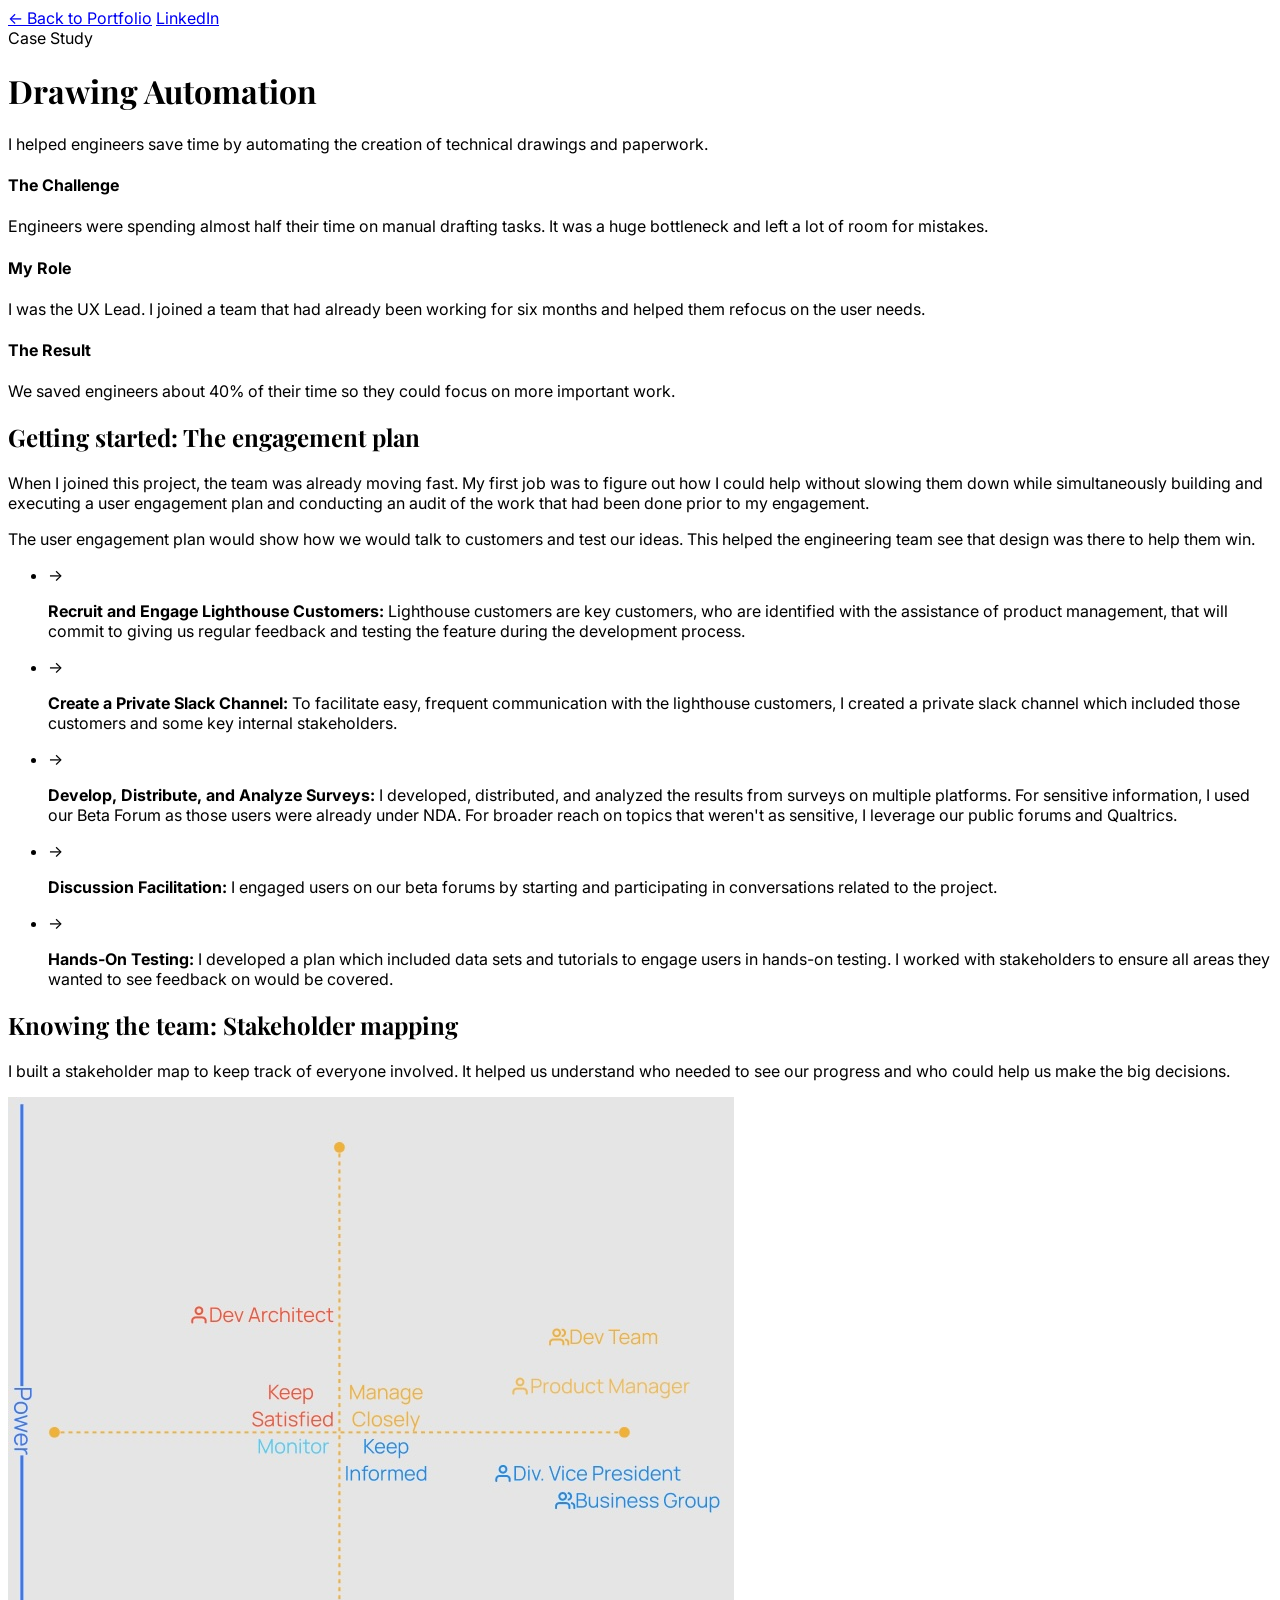
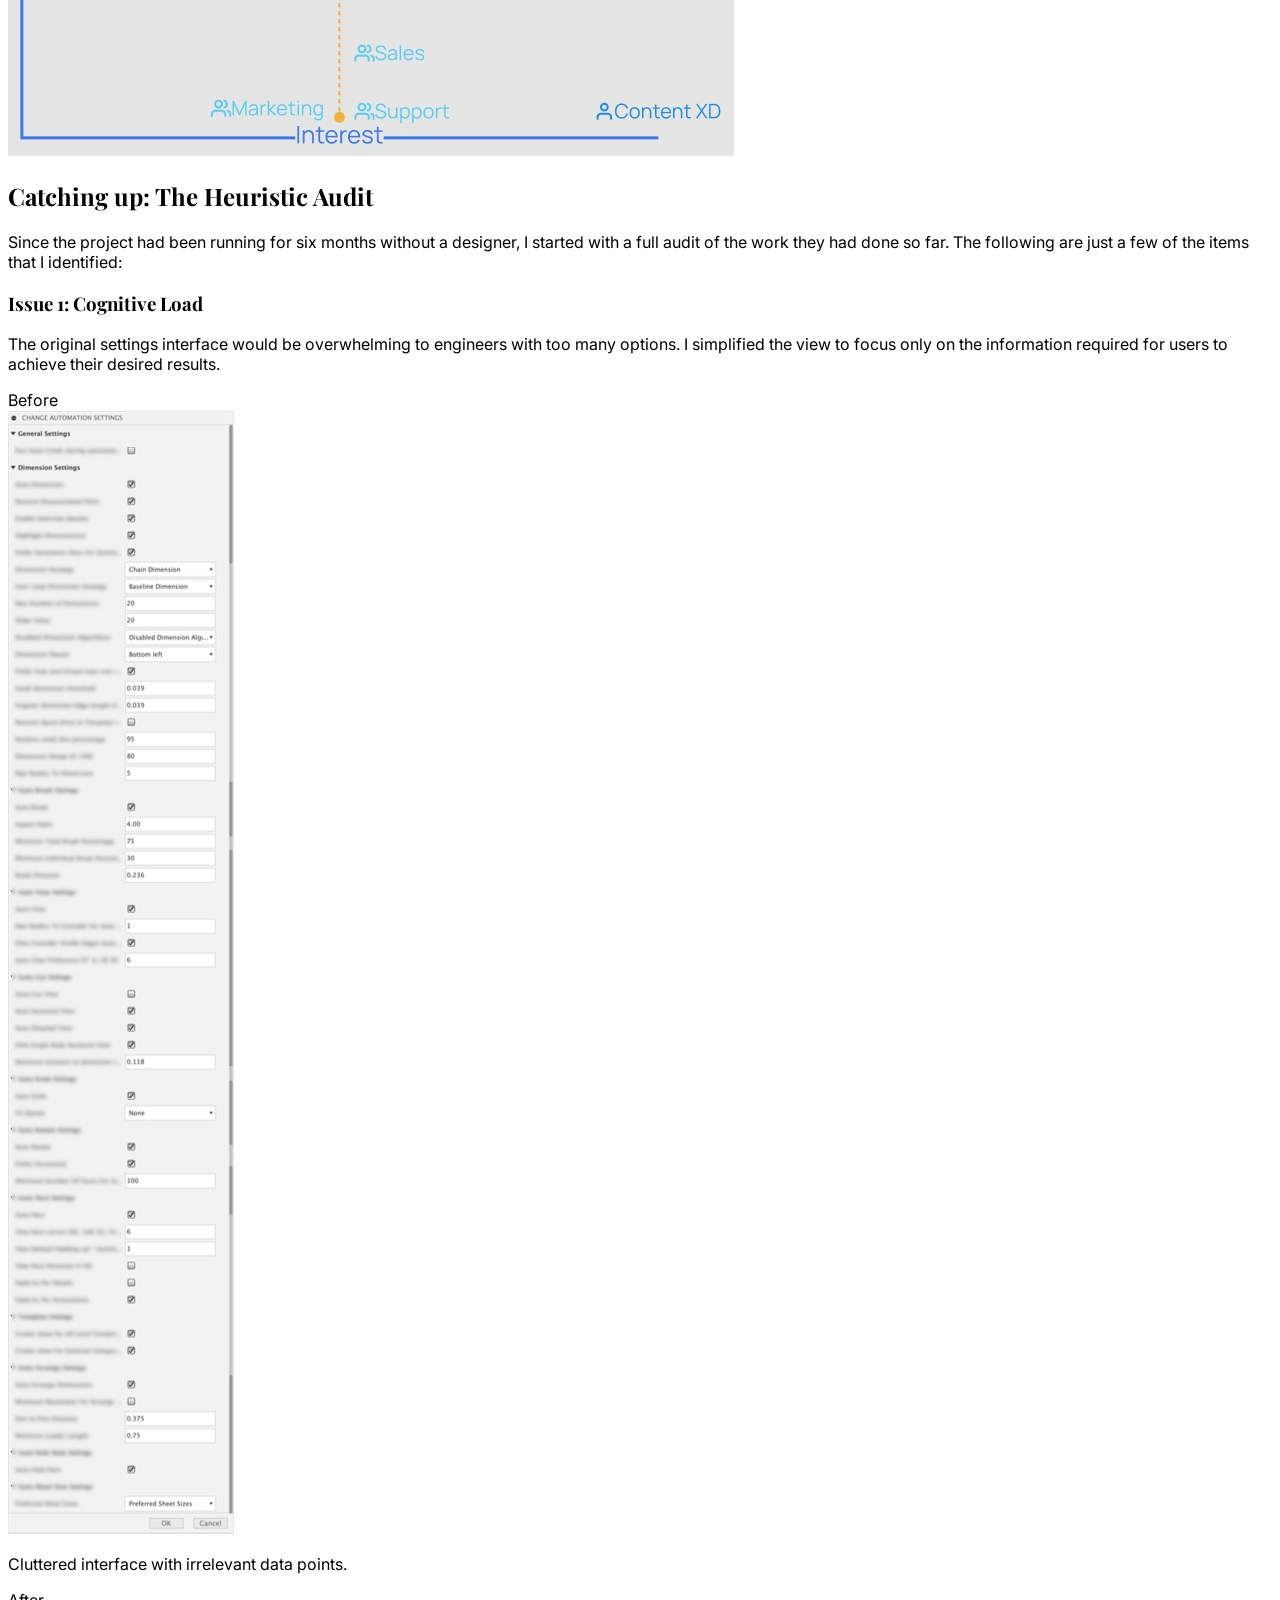
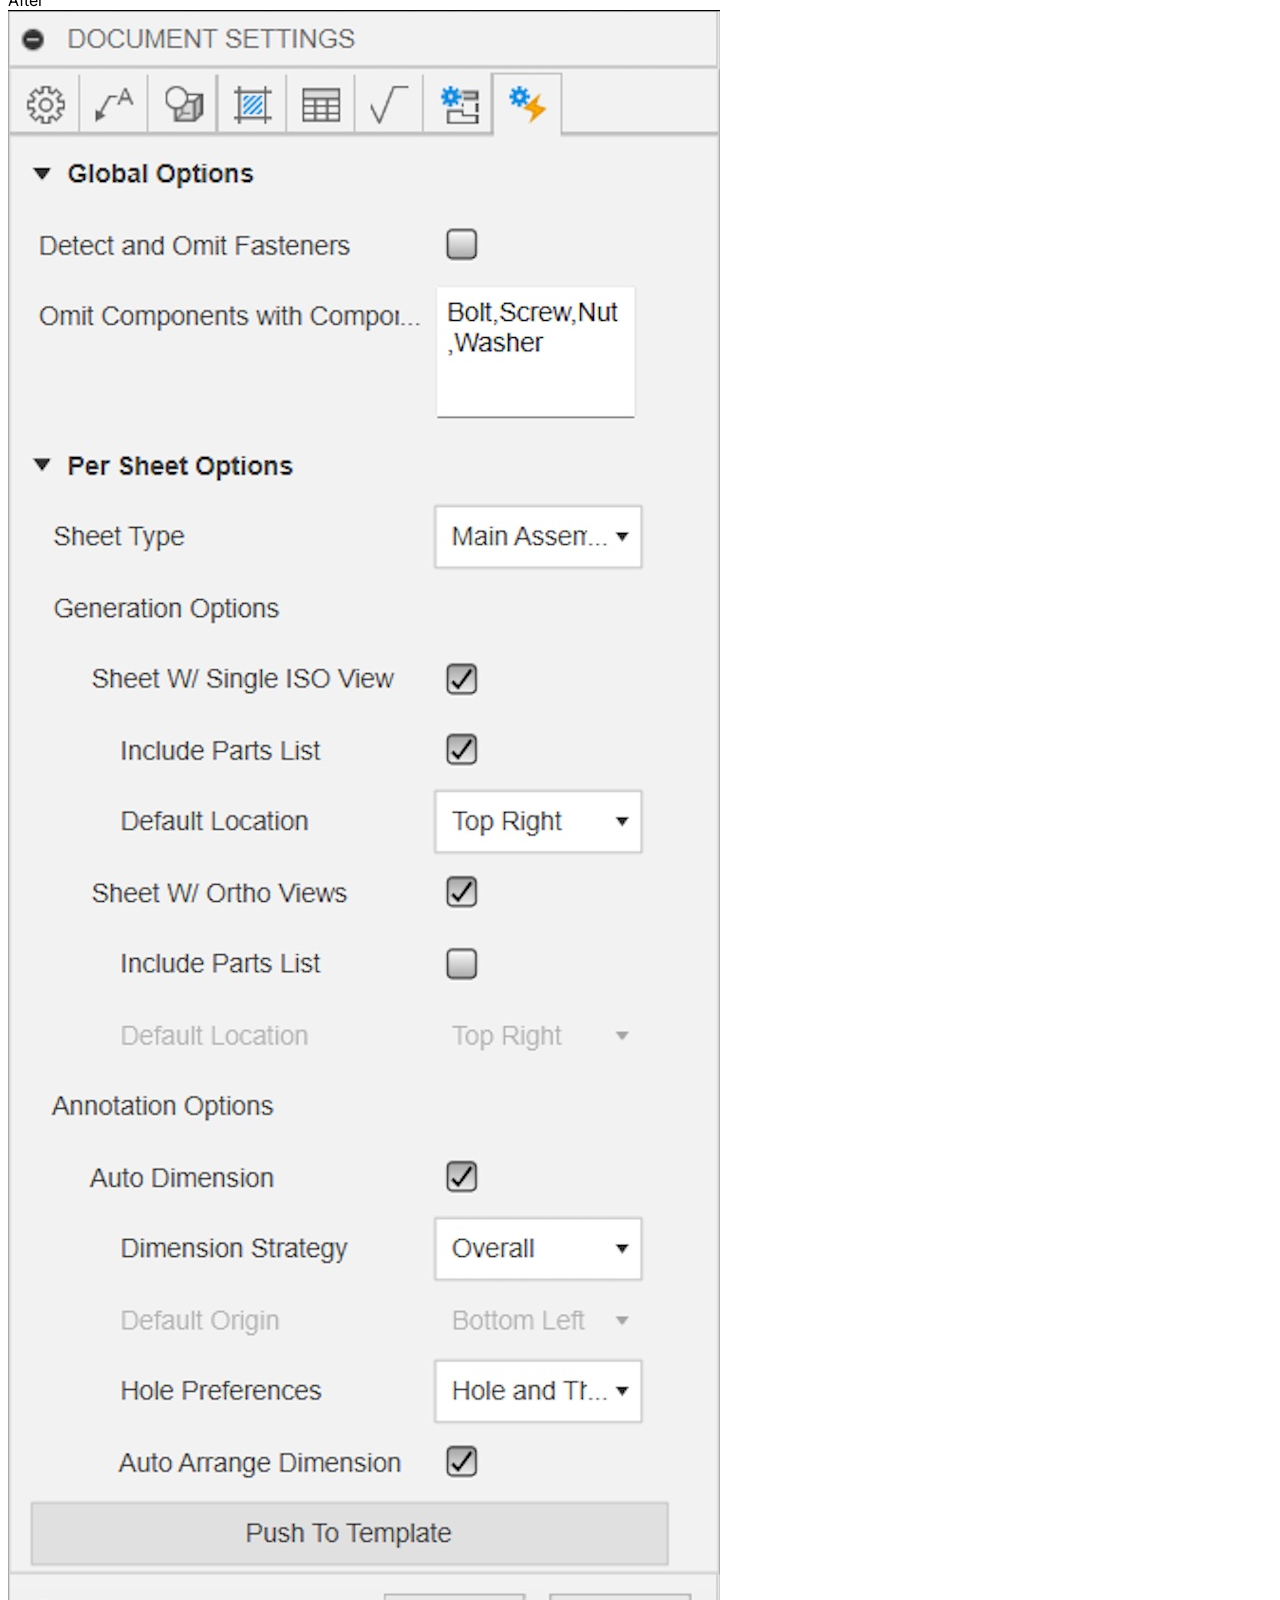
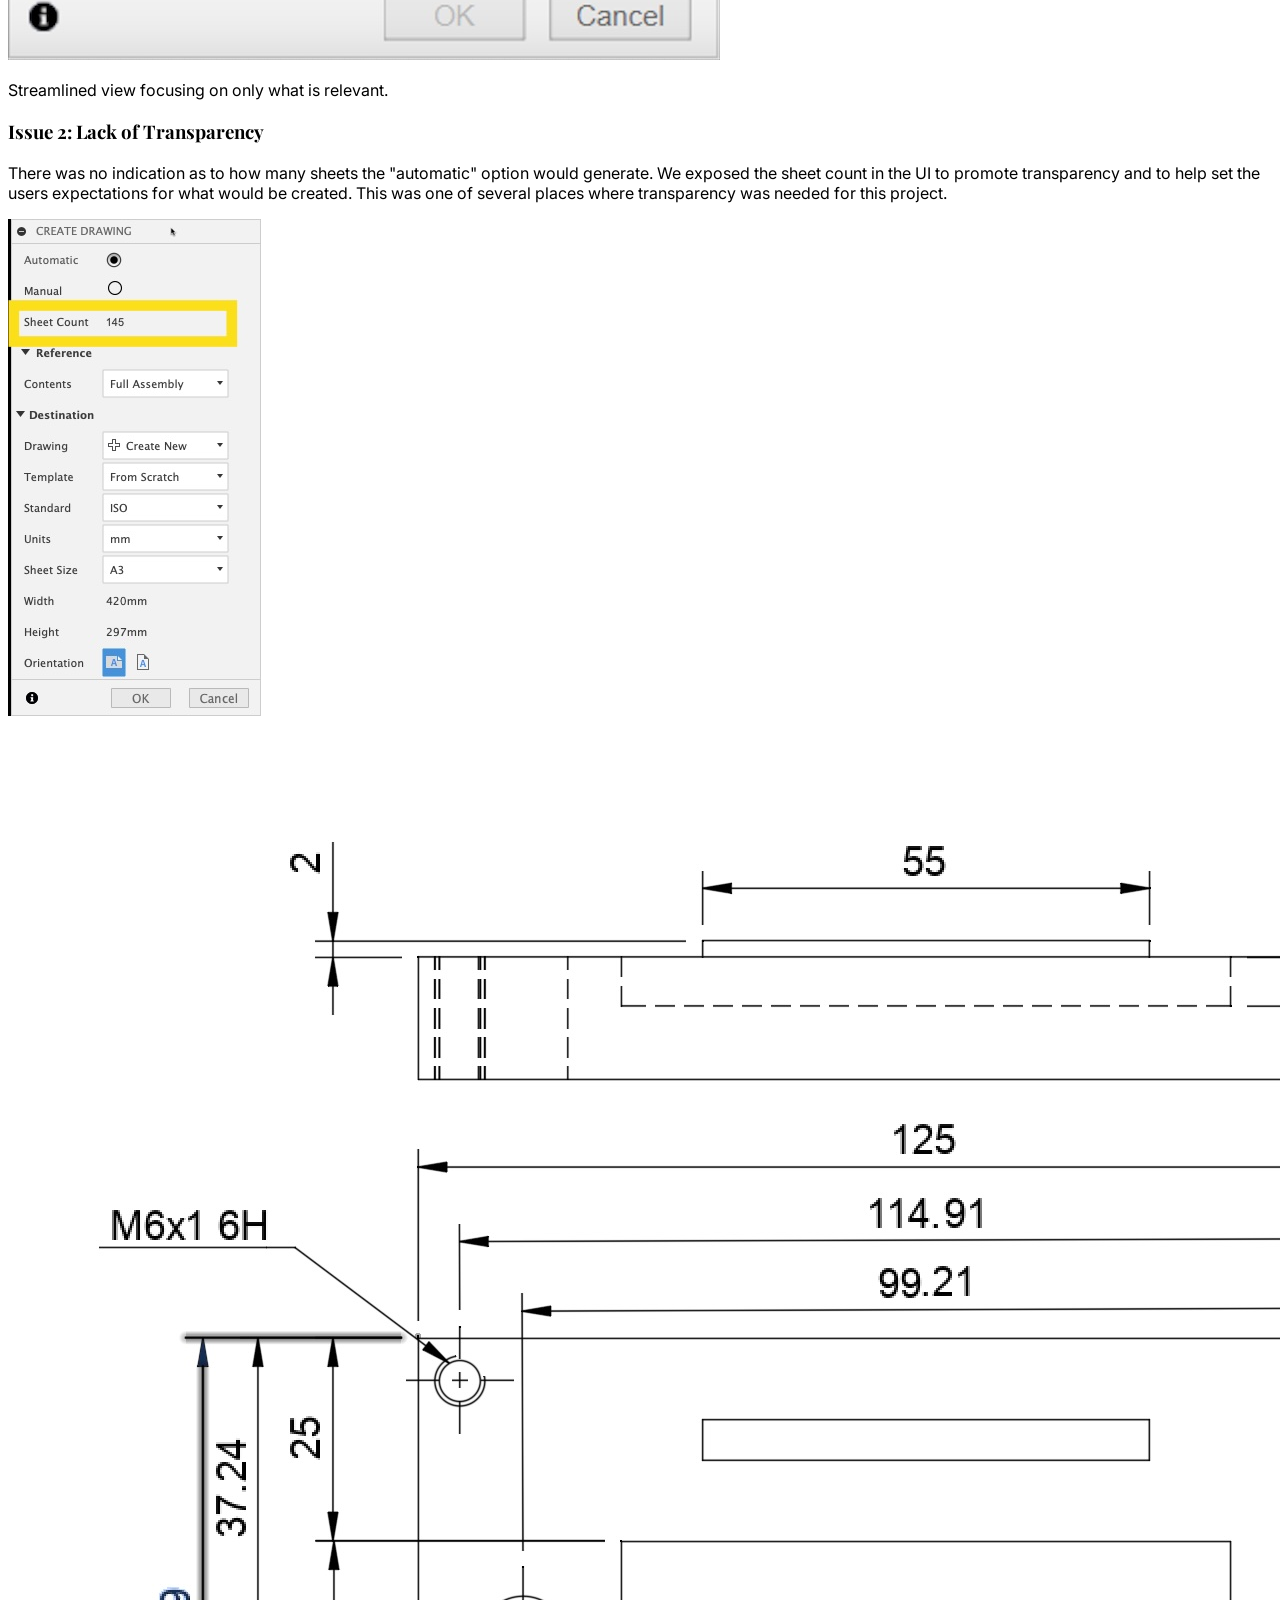
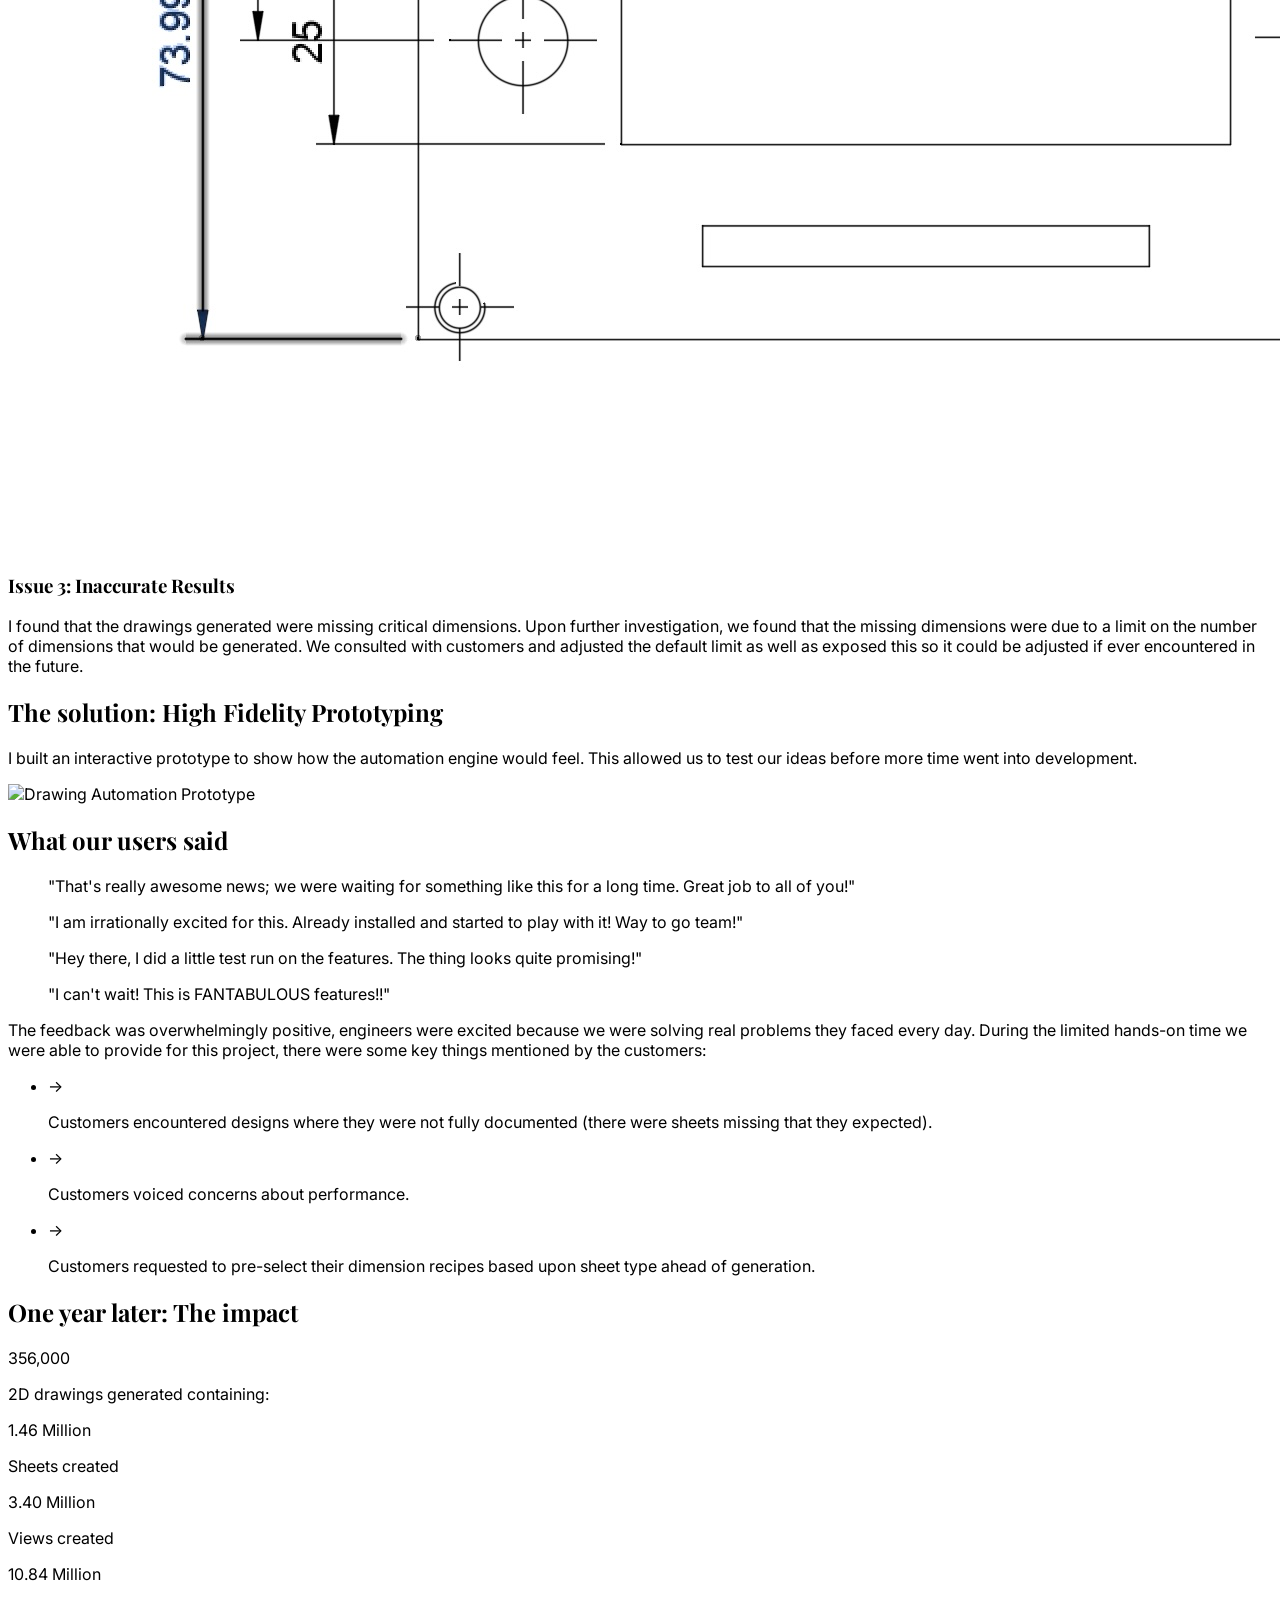
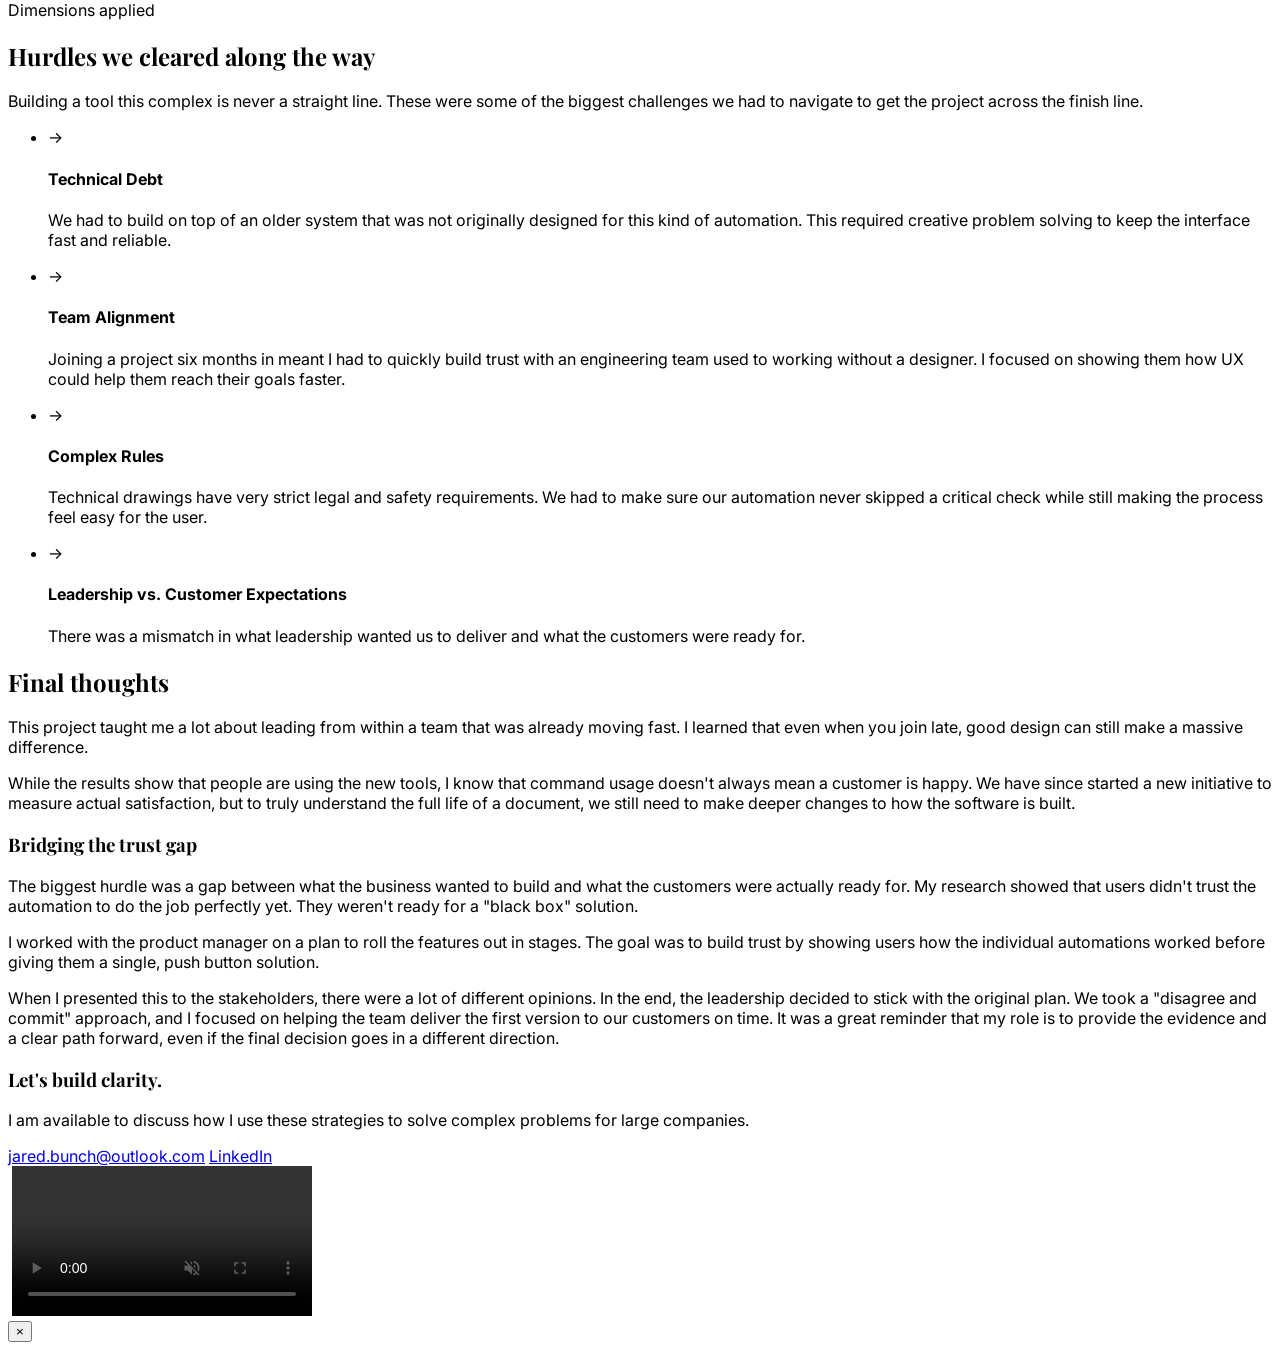
==== Drawing-Automation.html @ 080fb033 "First update" ====
<!DOCTYPE html>
<html lang="en">
<head>
    <meta charset="UTF-8">
    <meta name="viewport" content="width=device-width, initial-scale=1.0">
    <title>Drawing Automation | Jared Bunch</title>
    <script src="https://cdn.tailwindcss.com"></script>
    <link href="https://fonts.googleapis.com/css2?family=Inter:wght@300;400;600;800&family=Playfair+Display:wght@700;900&display=swap" rel="stylesheet">
    <style>
        body { font-family: 'Inter', sans-serif; scroll-behavior: smooth; }
        h1, h2, h3 { font-family: 'Playfair Display', serif; }
        .zoom-cursor { cursor: zoom-in; }
    </style>
</head>
<body class="bg-white text-slate-900 leading-relaxed">

    <nav class="sticky top-0 z-50 bg-white/80 backdrop-blur-md border-b border-slate-100 p-4">
        <div class="max-w-5xl mx-auto flex justify-between">
            <a href="index.html" class="text-xs font-black uppercase tracking-widest text-slate-400 hover:text-black transition">&larr; Back to Portfolio</a>
            <a href="https://www.linkedin.com/in/jaredabunch" target="_blank" class="text-slate-400 hover:text-blue-600 transition">LinkedIn</a>
        </div>
    </nav>

    <header class="max-w-4xl mx-auto px-6 pt-24 pb-16">
        <span class="text-emerald-600 font-black tracking-widest uppercase text-xs">Case Study</span>
        <h1 class="text-5xl md:text-7xl font-black mt-6 mb-8 tracking-tight">Drawing Automation</h1>
        <p class="text-2xl text-slate-500 font-light text-balance">I helped engineers save time by automating the creation of technical drawings and paperwork.</p>
    </header>

    <section class="bg-slate-50 py-20 border-y border-slate-100">
        <div class="max-w-5xl mx-auto px-6 grid grid-cols-1 md:grid-cols-3 gap-12 text-sm">
            <div>
                <h4 class="font-black uppercase text-slate-400 mb-4">The Challenge</h4>
                <p class="text-slate-700 leading-relaxed">Engineers were spending almost half their time on manual drafting tasks. It was a huge bottleneck and left a lot of room for mistakes.</p>
            </div>
            <div>
                <h4 class="font-black uppercase text-slate-400 mb-4">My Role</h4>
                <p class="text-slate-700 leading-relaxed">I was the UX Lead. I joined a team that had already been working for six months and helped them refocus on the user needs.</p>
            </div>
            <div>
                <h4 class="font-black uppercase text-slate-400 mb-4">The Result</h4>
                <p class="text-slate-700 leading-relaxed">We saved engineers about 40% of their time so they could focus on more important work.</p>
            </div>
        </div>
    </section>

    <article class="max-w-4xl mx-auto px-6 py-32 space-y-40">

        <section>
            <h2 class="text-4xl font-bold mb-8 text-balance">Getting started: The engagement plan</h2>
            <div class="space-y-6 text-xl text-slate-600">
                <p>When I joined this project, the team was already moving fast. My first job was to figure out how I could help without slowing them down while simultaneously building and executing a user engagement plan and conducting an audit of the work that had been done prior to my engagement.</p>
                <p>The user engagement plan would show how we would talk to customers and test our ideas. This helped the engineering team see that design was there to help them win.</p>
                <ul class="mt-8 space-y-4">
        <li class="flex gap-3 items-start">
            <span class="text-slate-400">&rarr;</span>
            <p><strong class="text-slate-900">Recruit and Engage Lighthouse Customers:</strong> Lighthouse customers are key customers, who are identified with the assistance of product management, that will commit to giving us regular feedback and testing the feature during the development process.</p>
        </li>
        <li class="flex gap-3 items-start">
            <span class="text-slate-400">&rarr;</span>
            <p><strong class="text-slate-900">Create a Private Slack Channel:</strong> To facilitate easy, frequent communication with the lighthouse customers, I created a private slack channel which included those customers and some key internal stakeholders.</p>
        </li>
        <li class="flex gap-3 items-start">
            <span class="text-slate-400">&rarr;</span>
            <p><strong class="text-slate-900">Develop, Distribute, and Analyze Surveys:</strong> I developed, distributed, and analyzed the results from surveys on multiple platforms.  For sensitive information, I used our Beta Forum as those users were already under NDA.  For broader reach on topics that weren't as sensitive, I leverage our public forums and Qualtrics.</p>
        </li>
        <li class="flex gap-3 items-start">
            <span class="text-slate-400">&rarr;</span>
            <p><strong class="text-slate-900">Discussion Facilitation:</strong> I engaged users on our beta forums by starting and participating in conversations related to the project.</p>
        </li>
                </li>
        <li class="flex gap-3 items-start">
            <span class="text-slate-400">&rarr;</span>
            <p><strong class="text-slate-900">Hands-On Testing:</strong> I developed a plan which included data sets and tutorials to engage users in hands-on testing.  I worked with stakeholders to ensure all areas they wanted to see feedback on would be covered.</p>
        </li>
    </ul>
            </div>
        </section>

        <section>
            <h2 class="text-4xl font-bold mb-8 text-balance">Knowing the team: Stakeholder mapping</h2>
            <p class="text-xl text-slate-600 mb-12">I built a stakeholder map to keep track of everyone involved. It helped us understand who needed to see our progress and who could help us make the big decisions.</p>
            <div class="rounded-3xl bg-transparent aspect-video flex items-center justify-center overflow-hidden group">
                <img src="assets/stakeholder-map.jpg" alt="Stakeholder Map" class="object-contain w-full h-full zoom-cursor transition duration-500 group-hover:scale-105" onclick="openLightbox(this)">
            </div>
        </section>

        <section>
            <h2 class="text-4xl font-bold mb-8 text-balance">Catching up: The Heuristic Audit</h2>
            <p class="text-xl text-slate-600 mb-12">Since the project had been running for six months without a designer, I started with a full audit of the work they had done so far. The following are just a few of the items that I identified:</p>
            
            <div class="space-y-32">
                <div>
                    <h3 class="text-3xl font-bold mb-8 italic text-balance">Issue 1: Cognitive Load</h3>
                    <p class="text-xl text-slate-600 mb-12 max-w-2xl">The original settings interface would be overwhelming to engineers with too many options. I simplified the view to focus only on the information required for users to achieve their desired results.</p>
                    
                    <div class="grid grid-cols-1 md:grid-cols-2 gap-12">
                        <div class="space-y-4">
                            <span class="text-xs font-black uppercase tracking-widest text-red-500 ml-2">Before</span>
                            <div class="rounded-3xl bg-transparent aspect-square overflow-hidden group shadow-lg">
                                <img src="assets/audit-issue-1-before.jpg" alt="Settings UI Before" class="object-contain w-full h-full zoom-cursor transition duration-500 group-hover:scale-105" onclick="openLightbox(this)">
                            </div>
                            <p class="text-sm text-slate-500 italic">Cluttered interface with irrelevant data points.</p>
                        </div>
                        <div class="space-y-4">
                            <span class="text-xs font-black uppercase tracking-widest text-emerald-600 ml-2">After</span>
                            <div class="rounded-3xl bg-transparent aspect-square overflow-hidden group shadow-lg">
                                <img src="assets/audit-issue-1-after.jpg" alt="Settings UI After" class="object-contain w-full h-full zoom-cursor transition duration-500 group-hover:scale-105" onclick="openLightbox(this)">
                            </div>
                            <p class="text-sm text-slate-500 italic">Streamlined view focusing on only what is relevant.</p>
                        </div>
                    </div>
                </div>

                <div class="grid grid-cols-1 md:grid-cols-2 gap-12 items-center border-t border-slate-100 pt-20">
                    <div class="order-2 md:order-1">
                        <h3 class="text-2xl font-bold mb-4 italic">Issue 2: Lack of Transparency</h3>
                        <p class="text-slate-600">There was no indication as to how many sheets the "automatic" option would generate.  We exposed the sheet count in the UI to promote transparency and to help set the users expectations for what would be created. This was one of several places where transparency was needed for this project.</p>
                    </div>
                    <div class="rounded-3xl bg-transparent aspect-square overflow-hidden order-1 md:order-2 group">
                        <img src="assets/audit-issue-2.jpg" alt="Adding Transparency" class="object-contain w-full h-full zoom-cursor" onclick="openLightbox(this)">
                    </div>
                </div>

                <div class="grid grid-cols-1 md:grid-cols-2 gap-12 items-center border-t border-slate-100 pt-20">
                    <div class="rounded-3xl bg-transparent aspect-square overflow-hidden group">
                        <img src="assets/audit-issue-3.jpg" alt="Missing Dimensions" class="object-contain w-full h-full zoom-cursor" onclick="openLightbox(this)">
                    </div>
                    <div>
                        <h3 class="text-2xl font-bold mb-4 italic">Issue 3: Inaccurate Results</h3>
                        <p class="text-slate-600">I found that the drawings generated were missing critical dimensions. Upon further investigation, we found that the missing dimensions were due to a limit on the number of dimensions that would be generated.  We consulted with customers and adjusted the default limit as well as exposed this so it could be adjusted if ever encountered in the future. </p>
                    </div>
                </div>
            </div>
        </section>

        <section>
            <h2 class="text-4xl font-bold mb-8 text-balance">The solution: High Fidelity Prototyping</h2>
            <p class="text-xl text-slate-600 mb-12">I built an interactive prototype to show how the automation engine would feel. This allowed us to test our ideas before more time went into development.</p>
            <div class="rounded-[2.5rem] bg-slate-900 aspect-video flex items-center justify-center overflow-hidden group shadow-2xl">
                <img src="assets/drawing-automation-prototype.gif" alt="Drawing Automation Prototype" class="object-contain w-full h-full zoom-cursor transition duration-500 group-hover:scale-105" onclick="openLightbox(this)">
            </div>
        </section>

        <section class="bg-slate-50 p-12 md:p-20 rounded-[3rem]">
            <h2 class="text-4xl font-bold mb-12 text-slate-800">What our users said</h2>
            <div class="grid grid-cols-1 md:grid-cols-2 gap-12">
                <div class="space-y-8">
                    <blockquote class="text-2xl font-light italic text-slate-600 border-l-4 border-emerald-500 pl-8">
                        "That's really awesome news; we were waiting for something like this for a long time. Great job to all of you!"
                    </blockquote>
                    <blockquote class="text-2xl font-light italic text-slate-600 border-l-4 border-emerald-500 pl-8">
                        "I am irrationally excited for this. Already installed and started to play with it! Way to go team!"
                    </blockquote>
                                        <blockquote class="text-2xl font-light italic text-slate-600 border-l-4 border-emerald-500 pl-8">
                        "Hey there, I did a little test run on the features. The thing looks quite promising!"
                    </blockquote>
                                        <blockquote class="text-2xl font-light italic text-slate-600 border-l-4 border-emerald-500 pl-8">
                        "I can't wait! This is FANTABULOUS features!!"
                    </blockquote>
                </div>
                <div class="text-lg text-slate-500 space-y-6">
                    <p>The feedback was overwhelmingly positive, engineers were excited because we were solving real problems they faced every day. During the limited hands-on time we were able to provide for this project, there were some key things mentioned by the customers:</p>
                        <ul class="space-y-8 max-w-2xl">
        <li class="flex gap-4 items-start">
            <span class="text-emerald-500 text-2xl font-bold">&rarr;</span>
            <div>
                <p class="text-slate-600">Customers encountered designs where they were not fully documented (there were sheets missing that they expected).</p>
            </div>
        </li>
        <li class="flex gap-4 items-start">
            <span class="text-emerald-500 text-2xl font-bold">&rarr;</span>
            <div>
                <p class="text-slate-600">Customers voiced concerns about performance.</p>
            </div>
        </li>
        <li class="flex gap-4 items-start">
            <span class="text-emerald-500 text-2xl font-bold">&rarr;</span>
            <div>
                <p class="text-slate-600">Customers requested to pre-select their dimension recipes based upon sheet type ahead of generation.</p>
            </div>
        </li>
    </ul>
                </div>
            </div>
        </section>

        <section>
            <h2 class="text-4xl font-bold mb-12">One year later: The impact</h2>
            <div class="grid grid-cols-1 md:grid-cols-1 gap-8 text-center">
                <div class="bg-black text-white p-12 rounded-[2rem] shadow-2xl">
                    <span class="text-6xl font-black italic text-emerald-400">356,000</span>
                    <p class="mt-4 uppercase tracking-[0.2em] font-bold text-xs opacity-70">2D drawings generated containing:</p>
                </div>
            </div>
        </section>
                <section>
            <div class="grid grid-cols-1 md:grid-cols-3 gap-8 text-center">
                <div class="bg-slate-50 p-12 rounded-[2rem]">
                    <span class="text-6xl font-black italic text-slate-900">1.46 Million</span>
                    <p class="mt-4 uppercase tracking-[0.2em] font-bold text-xs text-slate-500">Sheets created</p>
                </div>
                                <div class="bg-slate-50 p-12 rounded-[2rem]">
                    <span class="text-6xl font-black italic text-slate-900">3.40 Million</span>
                    <p class="mt-4 uppercase tracking-[0.2em] font-bold text-xs text-slate-500">Views created</p>
                </div>
                                <div class="bg-slate-50 p-12 rounded-[2rem]">
                    <span class="text-6xl font-black italic text-slate-900">10.84 Million</span>
                    <p class="mt-4 uppercase tracking-[0.2em] font-bold text-xs text-slate-500">Dimensions applied</p>
                </div>
            </div>
        </section>
<section class="mt-40">
    <h2 class="text-4xl font-bold mb-8 italic text-balance text-slate-800">Hurdles we cleared along the way</h2>
    <p class="text-xl text-slate-600 mb-12">Building a tool this complex is never a straight line. These were some of the biggest challenges we had to navigate to get the project across the finish line.</p>
    
    <ul class="space-y-8 max-w-2xl">
        <li class="flex gap-4 items-start">
            <span class="text-emerald-500 text-2xl font-bold">&rarr;</span>
            <div>
                <h4 class="font-bold text-lg text-slate-900">Technical Debt</h4>
                <p class="text-slate-600">We had to build on top of an older system that was not originally designed for this kind of automation. This required creative problem solving to keep the interface fast and reliable.</p>
            </div>
        </li>
        <li class="flex gap-4 items-start">
            <span class="text-emerald-500 text-2xl font-bold">&rarr;</span>
            <div>
                <h4 class="font-bold text-lg text-slate-900">Team Alignment</h4>
                <p class="text-slate-600">Joining a project six months in meant I had to quickly build trust with an engineering team used to working without a designer. I focused on showing them how UX could help them reach their goals faster.</p>
            </div>
        </li>
        <li class="flex gap-4 items-start">
            <span class="text-emerald-500 text-2xl font-bold">&rarr;</span>
            <div>
                <h4 class="font-bold text-lg text-slate-900">Complex Rules</h4>
                <p class="text-slate-600">Technical drawings have very strict legal and safety requirements. We had to make sure our automation never skipped a critical check while still making the process feel easy for the user.</p>
            </div>
        </li>
                <li class="flex gap-4 items-start">
            <span class="text-emerald-500 text-2xl font-bold">&rarr;</span>
            <div>
                <h4 class="font-bold text-lg text-slate-900">Leadership vs. Customer Expectations</h4>
                <p class="text-slate-600">There was a mismatch in what leadership wanted us to deliver and what the customers were ready for.</p>
            </div>
        </li>
    </ul>
</section>
        <section class="mt-40">
    <h2 class="text-4xl font-bold mb-8 italic text-slate-800">Final thoughts</h2>
    <div class="text-xl text-slate-600 space-y-8 max-w-2xl">
        <p>This project taught me a lot about leading from within a team that was already moving fast. I learned that even when you join late, good design can still make a massive difference.</p>
        
        <p>While the results show that people are using the new tools, I know that command usage doesn't always mean a customer is happy. We have since started a new initiative to measure actual satisfaction, but to truly understand the full life of a document, we still need to make deeper changes to how the software is built.</p>

        <h3 class="text-2xl font-bold text-slate-900 mt-12 mb-4">Bridging the trust gap</h3>
        <p>The biggest hurdle was a gap between what the business wanted to build and what the customers were actually ready for. My research showed that users didn't trust the automation to do the job perfectly yet. They weren't ready for a "black box" solution.</p>
        
        <p>I worked with the product manager on a plan to roll the features out in stages. The goal was to build trust by showing users how the individual automations worked before giving them a single, push button solution.</p>

        <p>When I presented this to the stakeholders, there were a lot of different opinions. In the end, the leadership decided to stick with the original plan. We took a "disagree and commit" approach, and I focused on helping the team deliver the first version to our customers on time. It was a great reminder that my role is to provide the evidence and a clear path forward, even if the final decision goes in a different direction.</p>
    </div>
</section>
    </article>

    <footer class="bg-slate-900 text-white py-32 text-center">
        <h3 class="text-4xl font-bold mb-8 italic">Let's build clarity.</h3>
        <p class="text-slate-400 mb-12 max-w-lg mx-auto">I am available to discuss how I use these strategies to solve complex problems for large companies.</p>
        <div class="flex flex-col md:flex-row justify-center items-center gap-12">
            <a href="mailto:jared.bunch@outlook.com" class="text-2xl font-black border-b-4 border-slate-700 hover:border-emerald-500 transition pb-2">jared.bunch@outlook.com</a>
            <a href="https://www.linkedin.com/in/jaredabunch" target="_blank" class="text-2xl font-black border-b-4 border-slate-700 hover:border-emerald-500 transition pb-2">LinkedIn</a>
        </div>
    </footer>

<div id="lightboxModal" class="fixed inset-0 z-[100] hidden bg-slate-900/95 backdrop-blur-md flex items-center justify-center p-4 md:p-12 cursor-pointer" onclick="closeLightbox()">
        <div class="relative max-w-6xl w-full h-full flex flex-col items-center justify-center">
            
            <img id="lightboxImage" src="" alt="" class="hidden max-w-full max-h-[80vh] object-contain shadow-2xl rounded-lg">
            
            <video id="lightboxVideo" controls autoplay loop muted class="hidden max-w-full max-h-[80vh] object-contain shadow-2xl rounded-lg">
                <source src="" type="video/mp4">
            </video>

            <div id="lightboxCaption" class="mt-6 text-white text-lg font-medium text-center max-w-2xl bg-slate-800/50 px-6 py-2 rounded-full backdrop-blur-sm">
                </div>

            <button class="absolute top-0 right-0 text-white text-5xl font-light hover:text-slate-300 transition p-4">&times;</button>
        </div>
    </div>

   <script>
        function openLightbox(element) {
            const modal = document.getElementById('lightboxModal');
            const lbImg = document.getElementById('lightboxImage');
            const lbVideo = document.getElementById('lightboxVideo');
            const lbCaption = document.getElementById('lightboxCaption');
            
            // Reset state
            lbImg.classList.add('hidden');
            lbVideo.classList.add('hidden');
            lbVideo.pause();
            lbVideo.src = "";
            lbCaption.innerText = "";

            if (element.tagName === 'IMG') {
                lbImg.src = element.src;
                lbImg.classList.remove('hidden');
                // Pulls caption from the img alt text
                lbCaption.innerText = element.alt || "Design Artifact";
            } else if (element.tagName === 'VIDEO') {
                const videoSource = element.querySelector('source').src;
                lbVideo.src = videoSource;
                lbVideo.classList.remove('hidden');
                lbVideo.load();
                lbVideo.play();
                // Pulls caption from the video's alt attribute
                lbCaption.innerText = element.getAttribute('alt') || "Interaction Study";
            }
            
            modal.classList.remove('hidden');
            document.body.style.overflow = 'hidden'; 
        }

        function closeLightbox() {
            const modal = document.getElementById('lightboxModal');
            const lbVideo = document.getElementById('lightboxVideo');
            modal.classList.add('hidden');
            lbVideo.pause();
            lbVideo.src = ""; 
            document.body.style.overflow = 'auto';
        }

        // Close on 'Esc' key
        document.addEventListener('keydown', (e) => {
            if (e.key === 'Escape') closeLightbox();
        });
    </script>
</body>
</html>
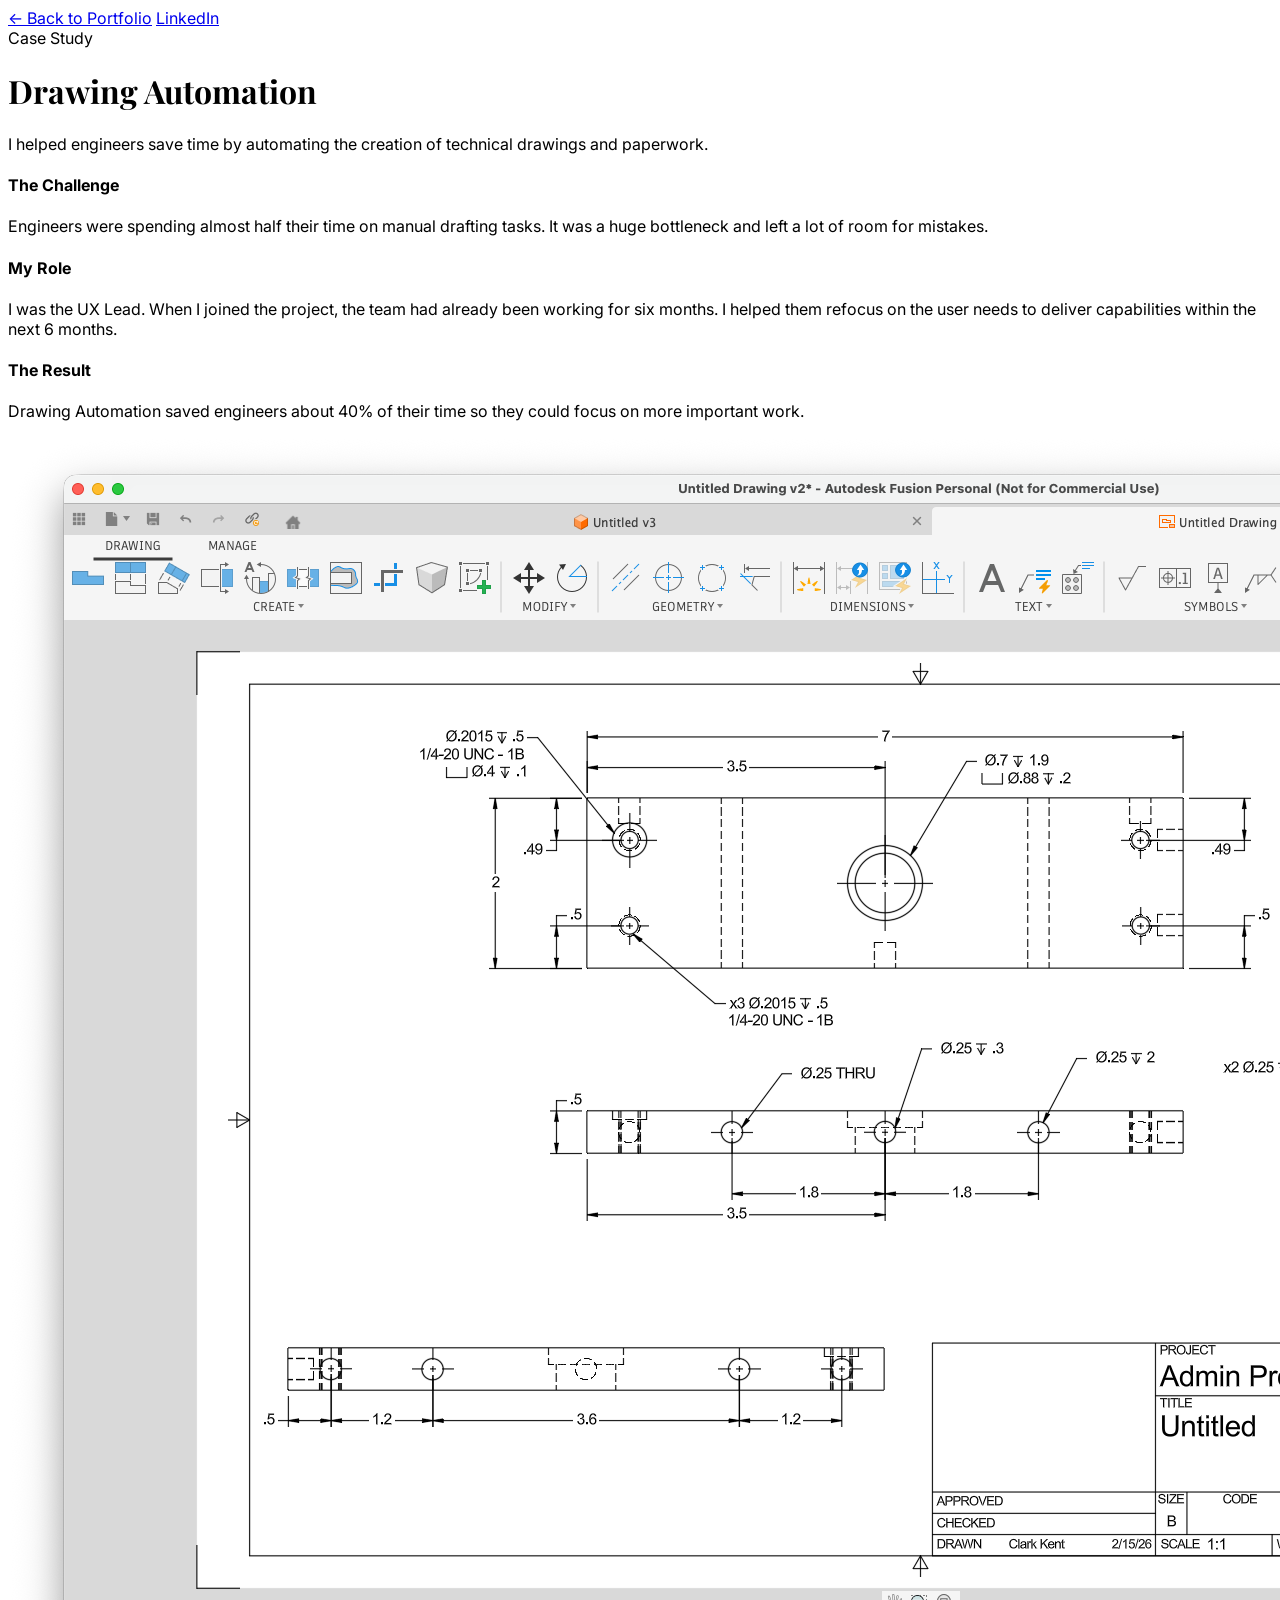
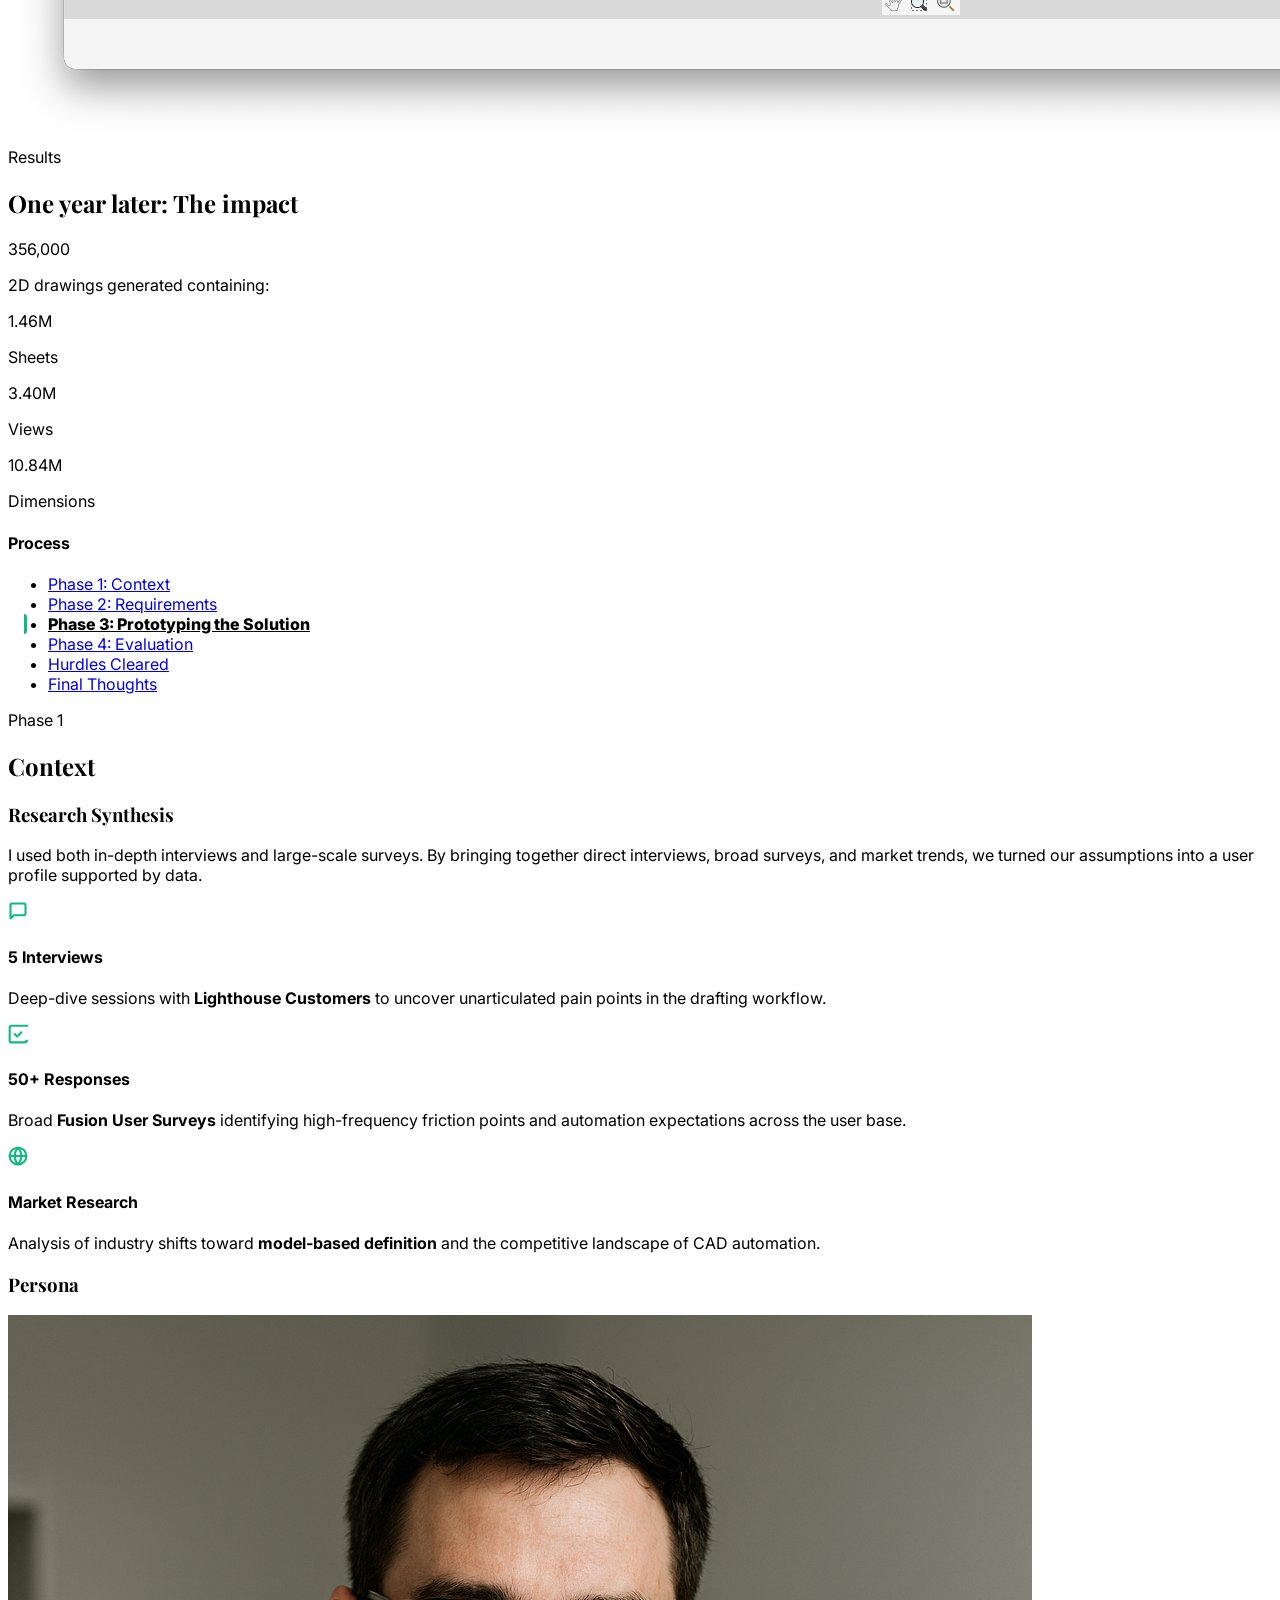
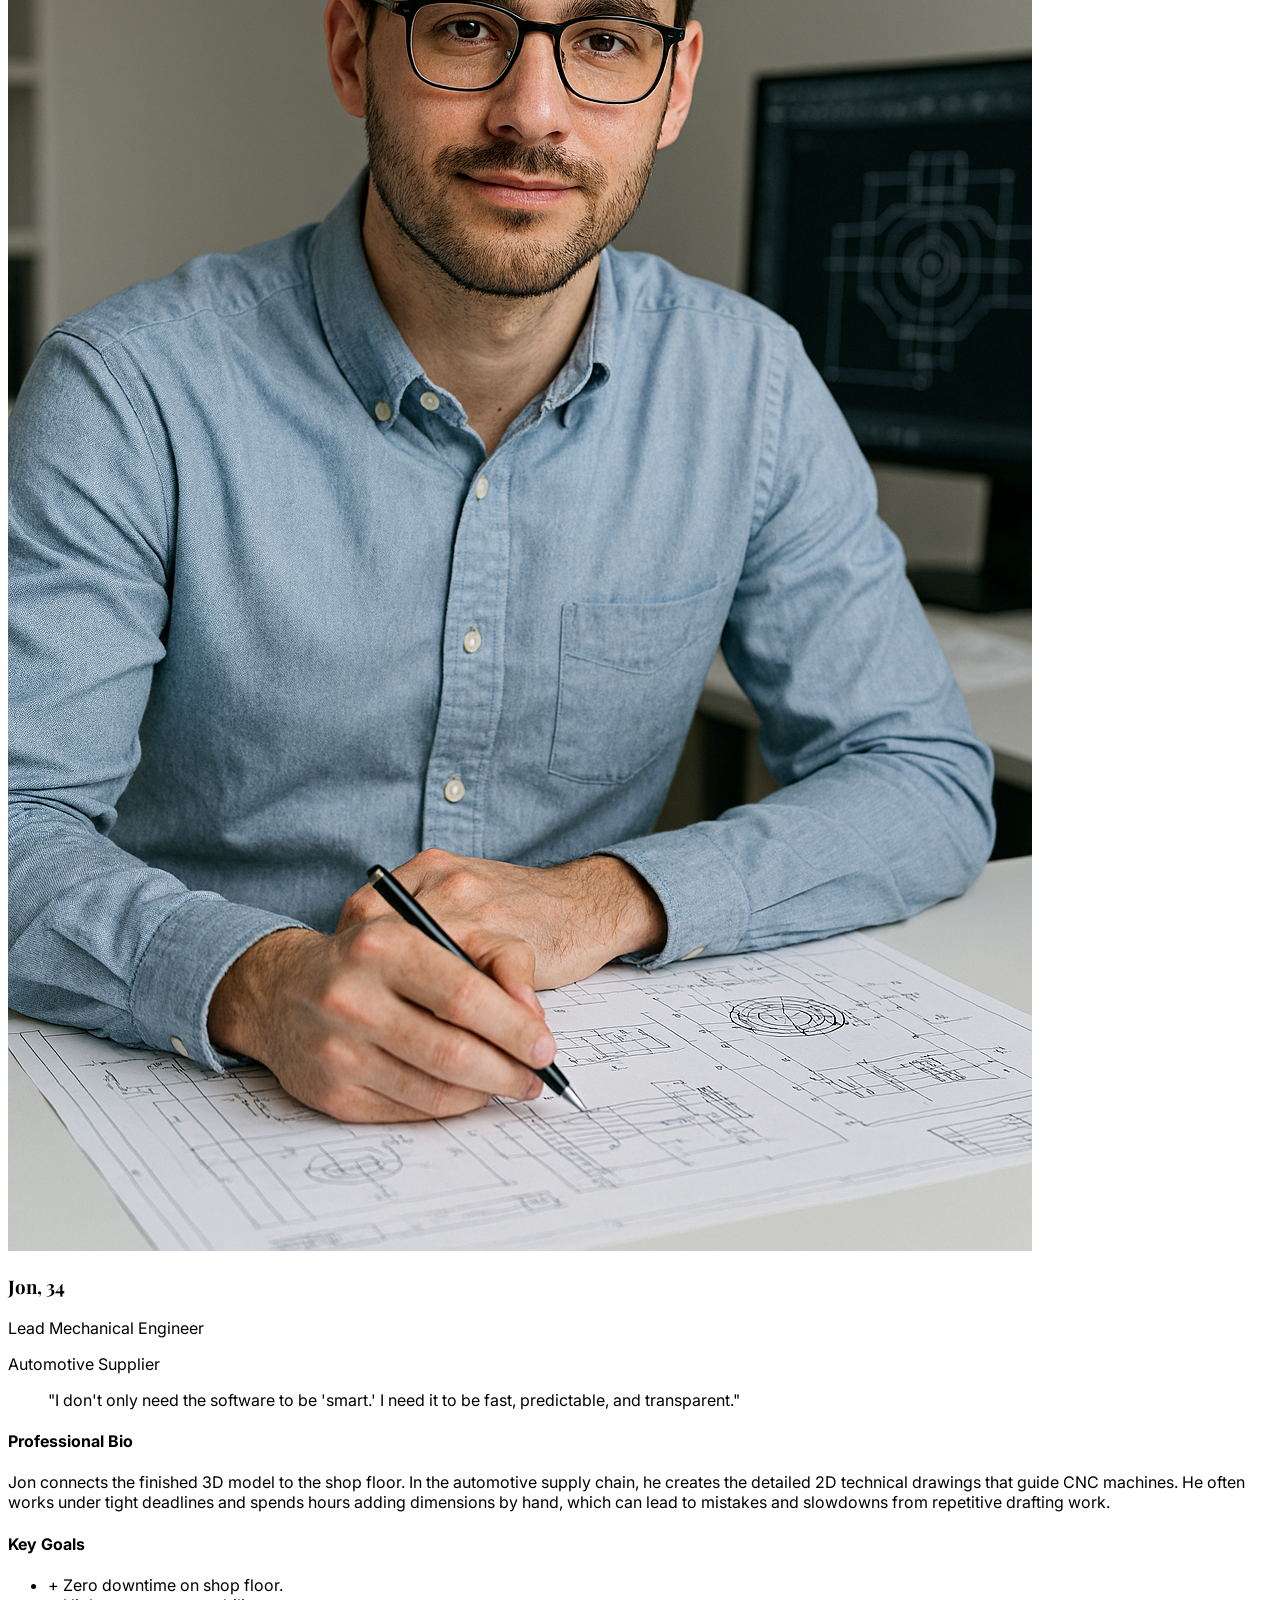
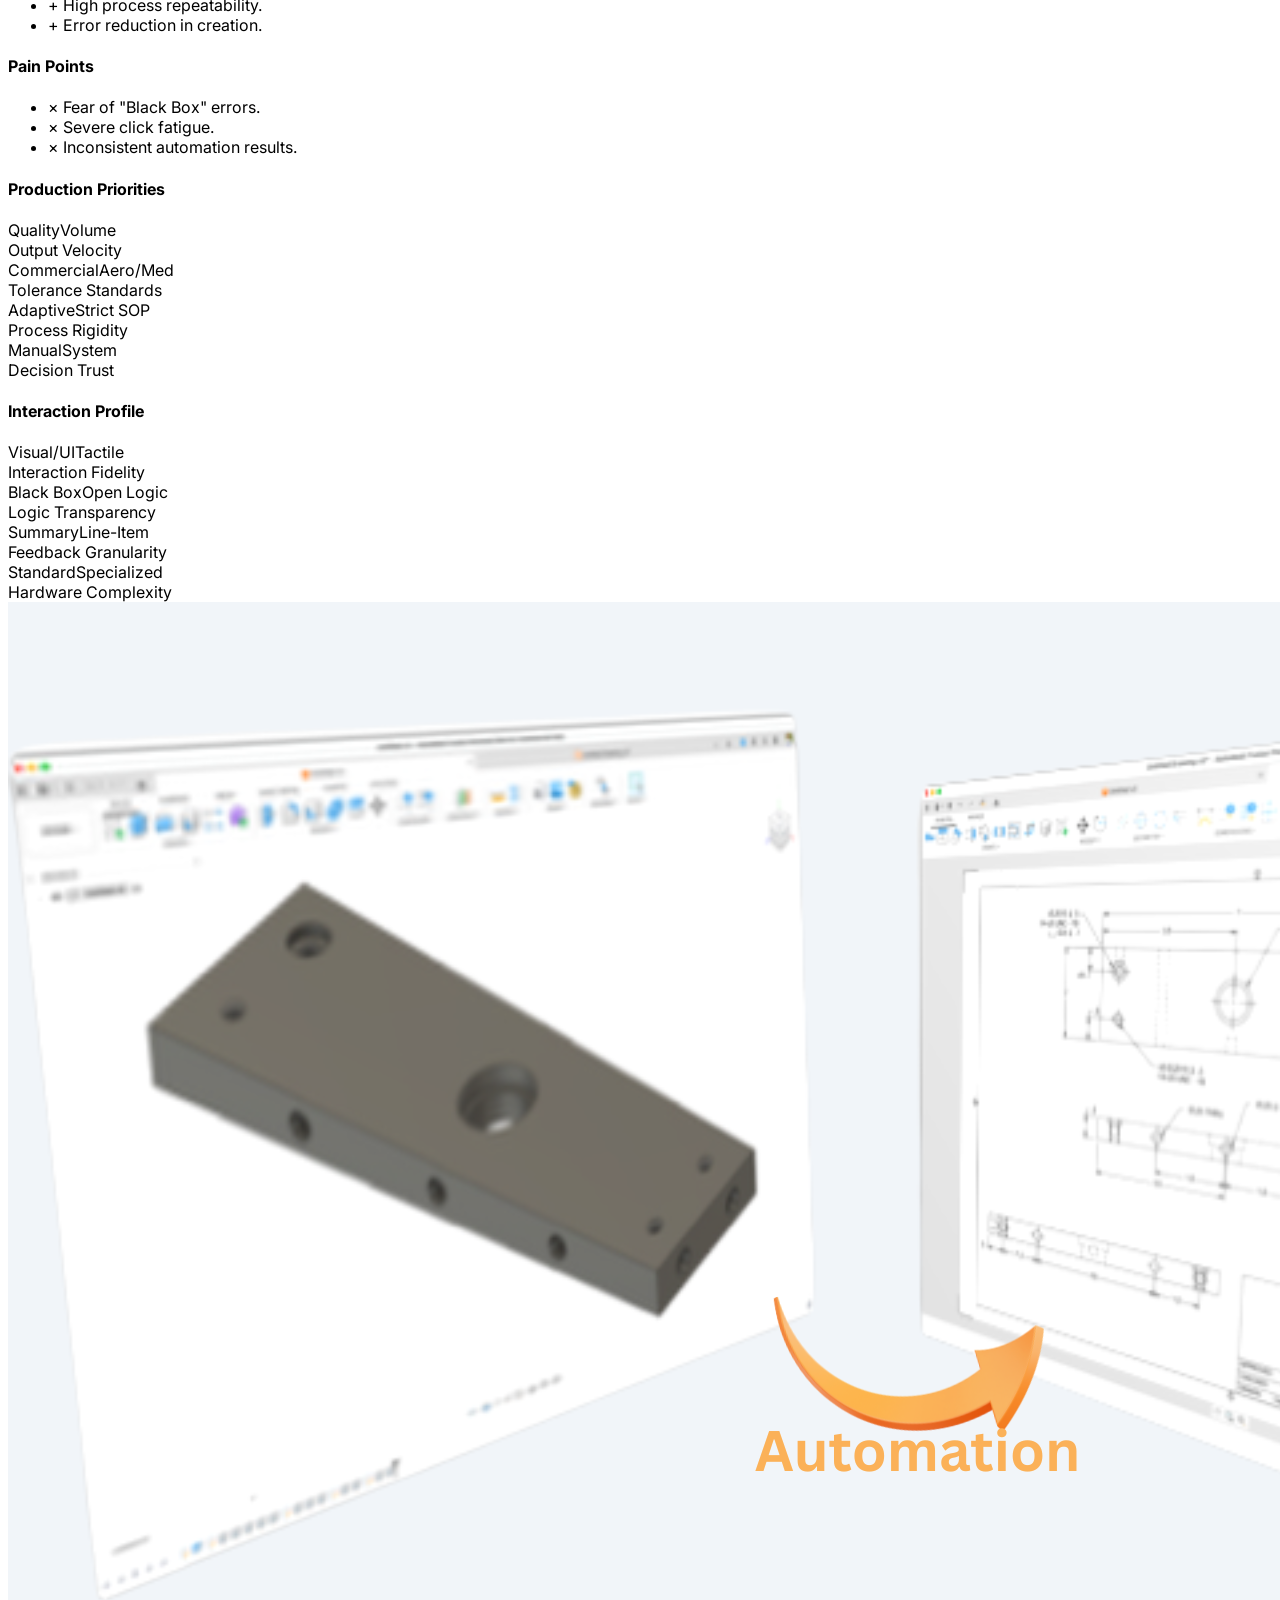
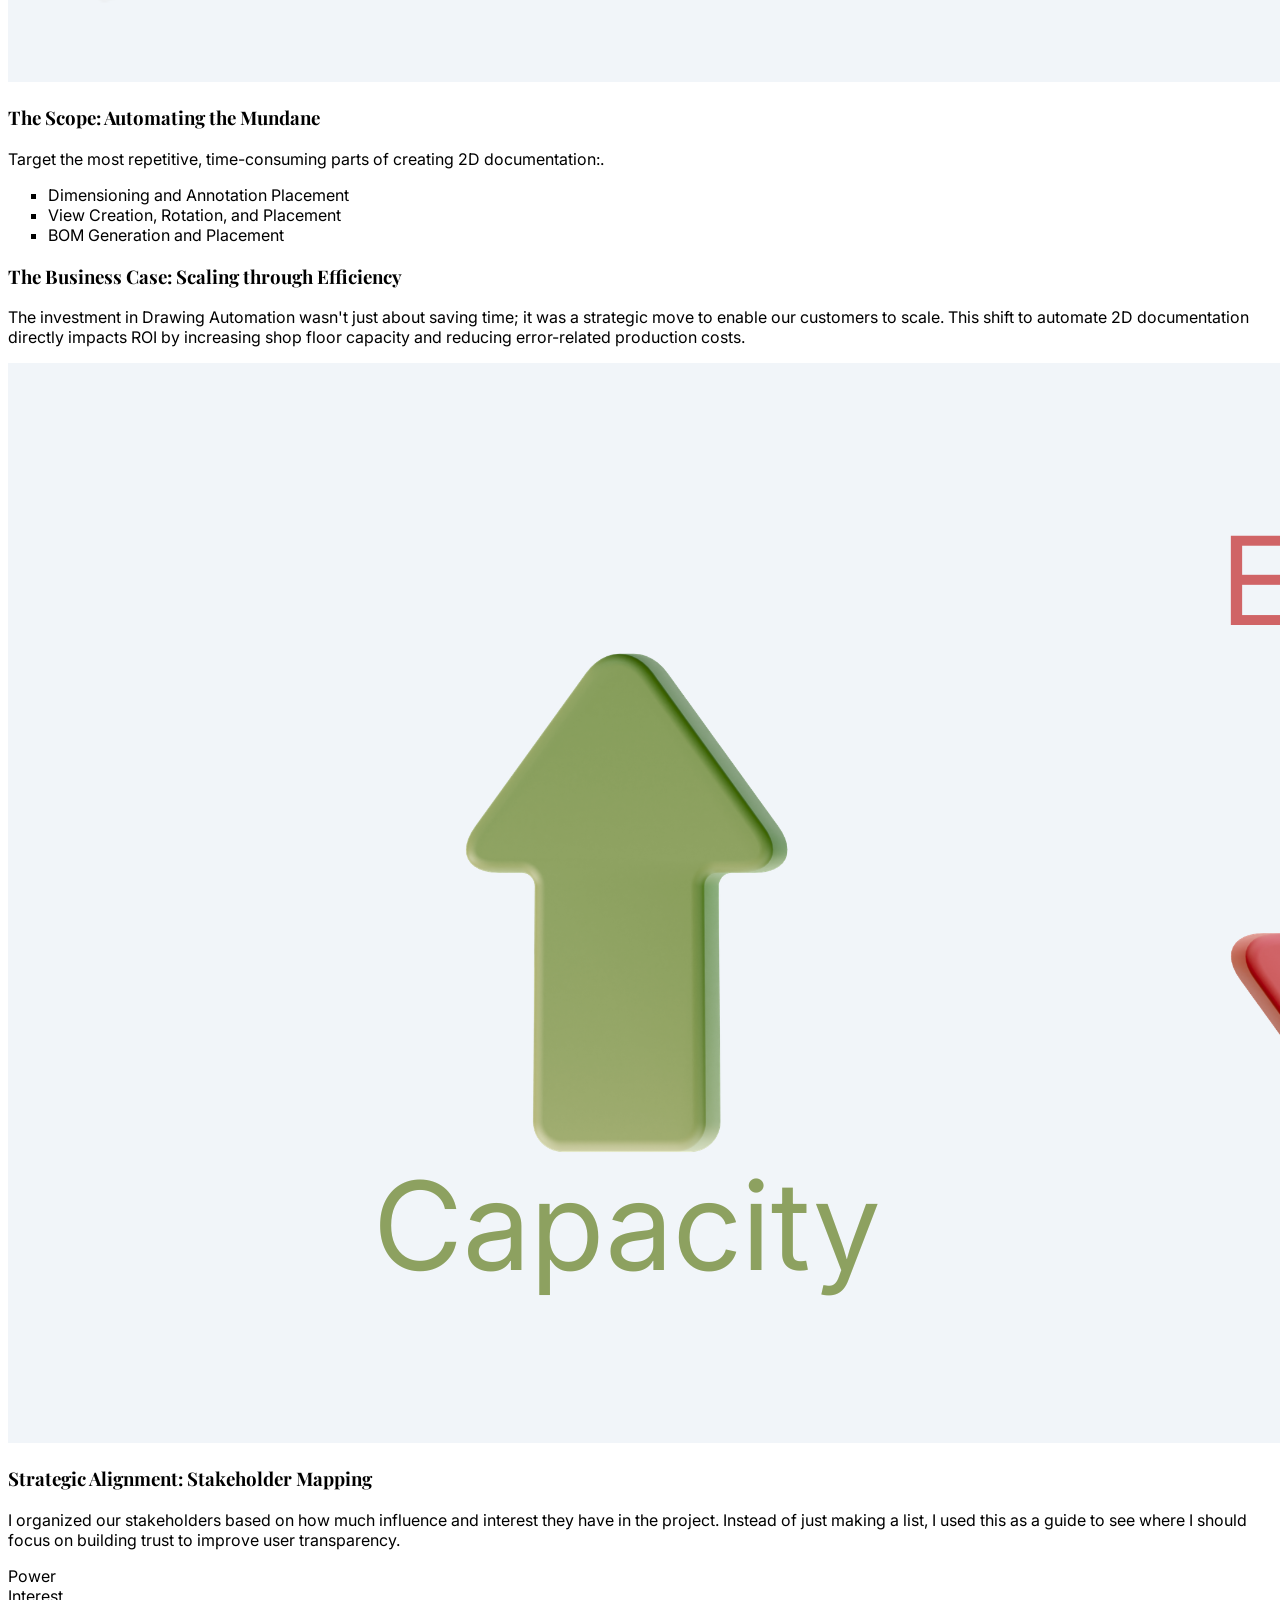
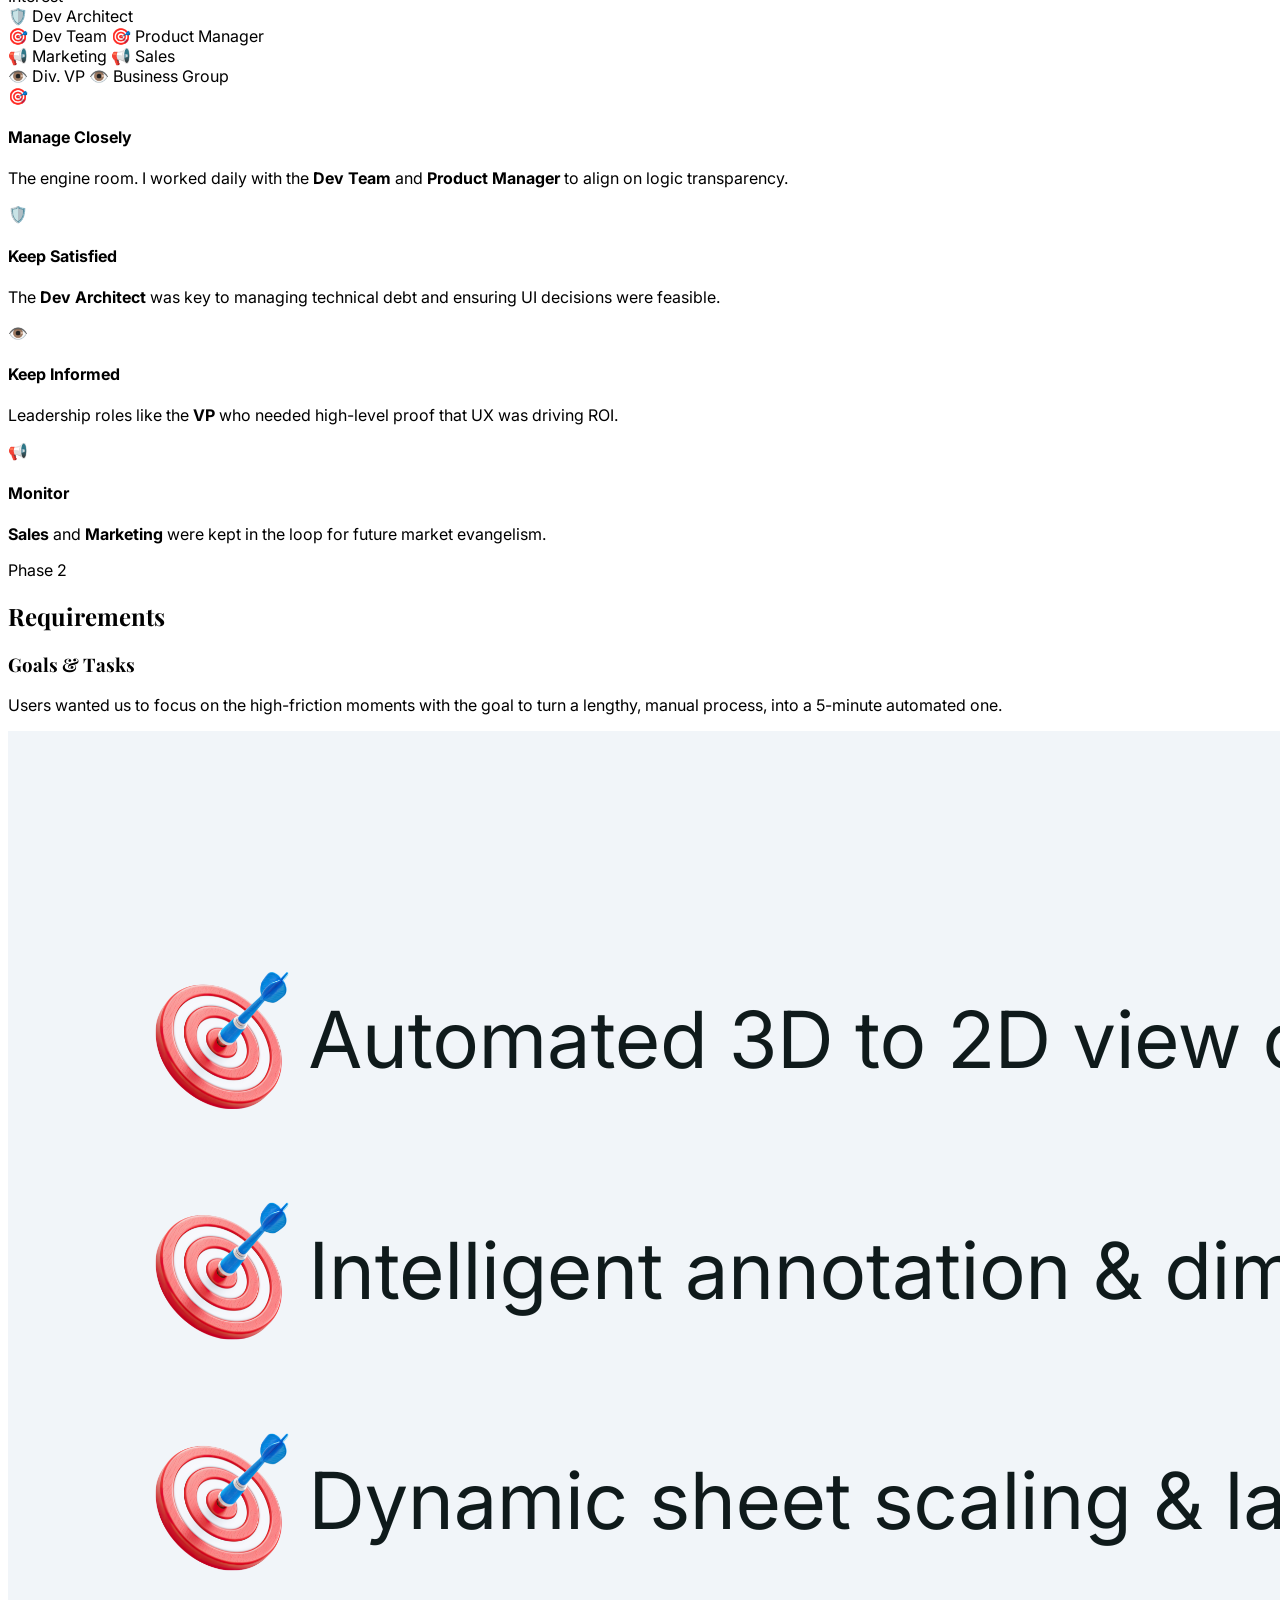
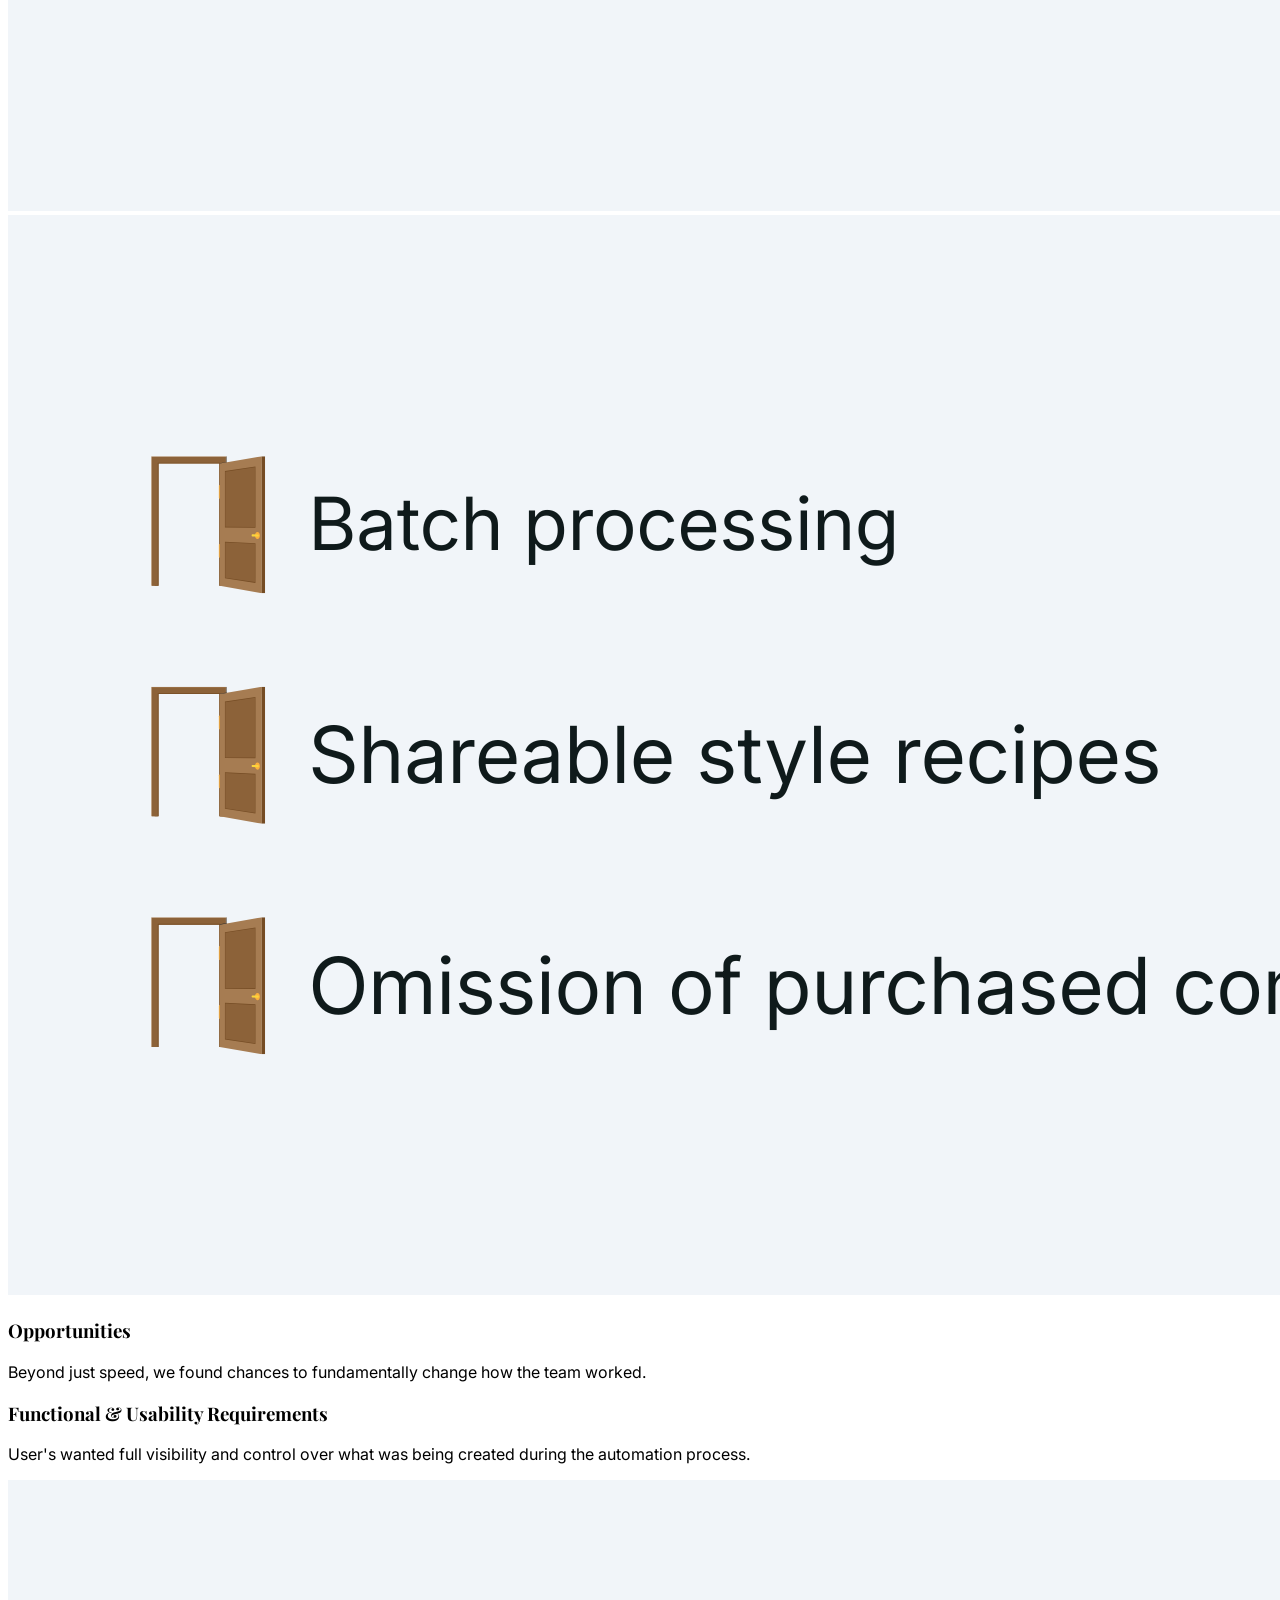
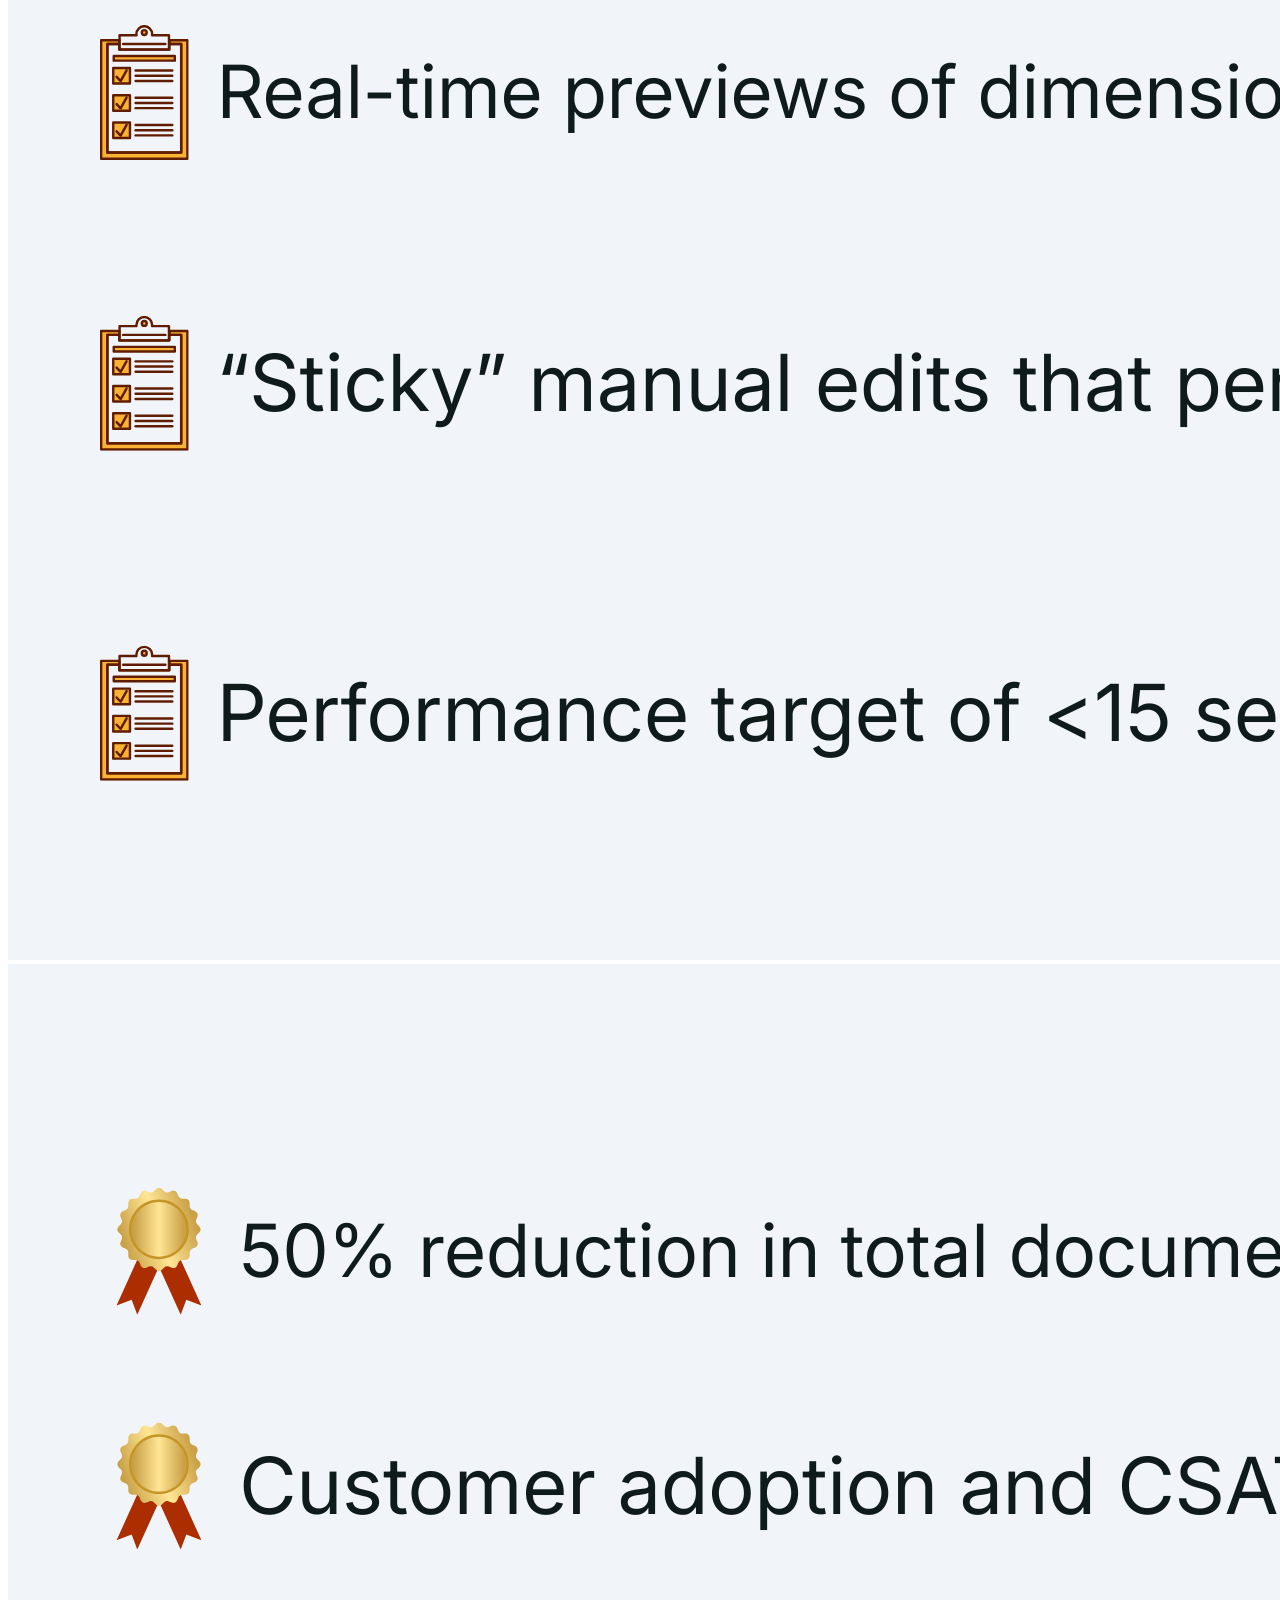
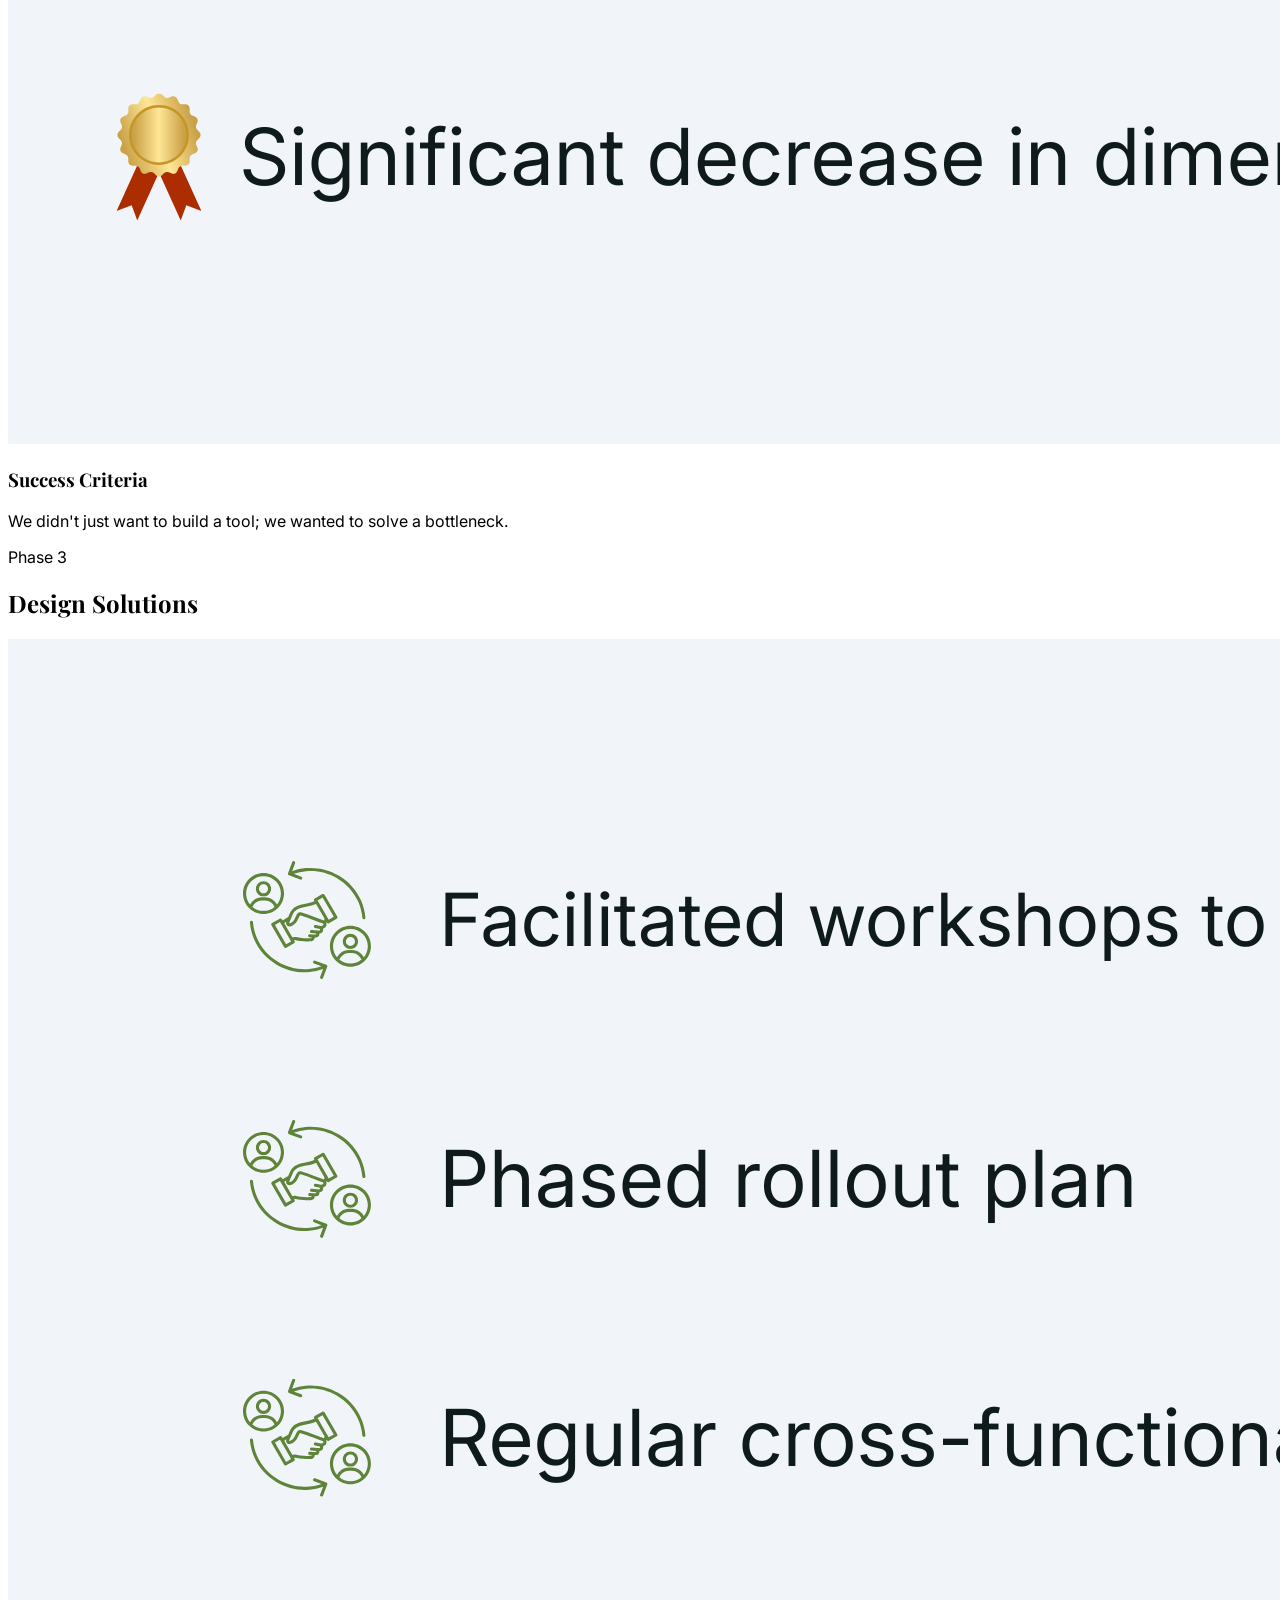
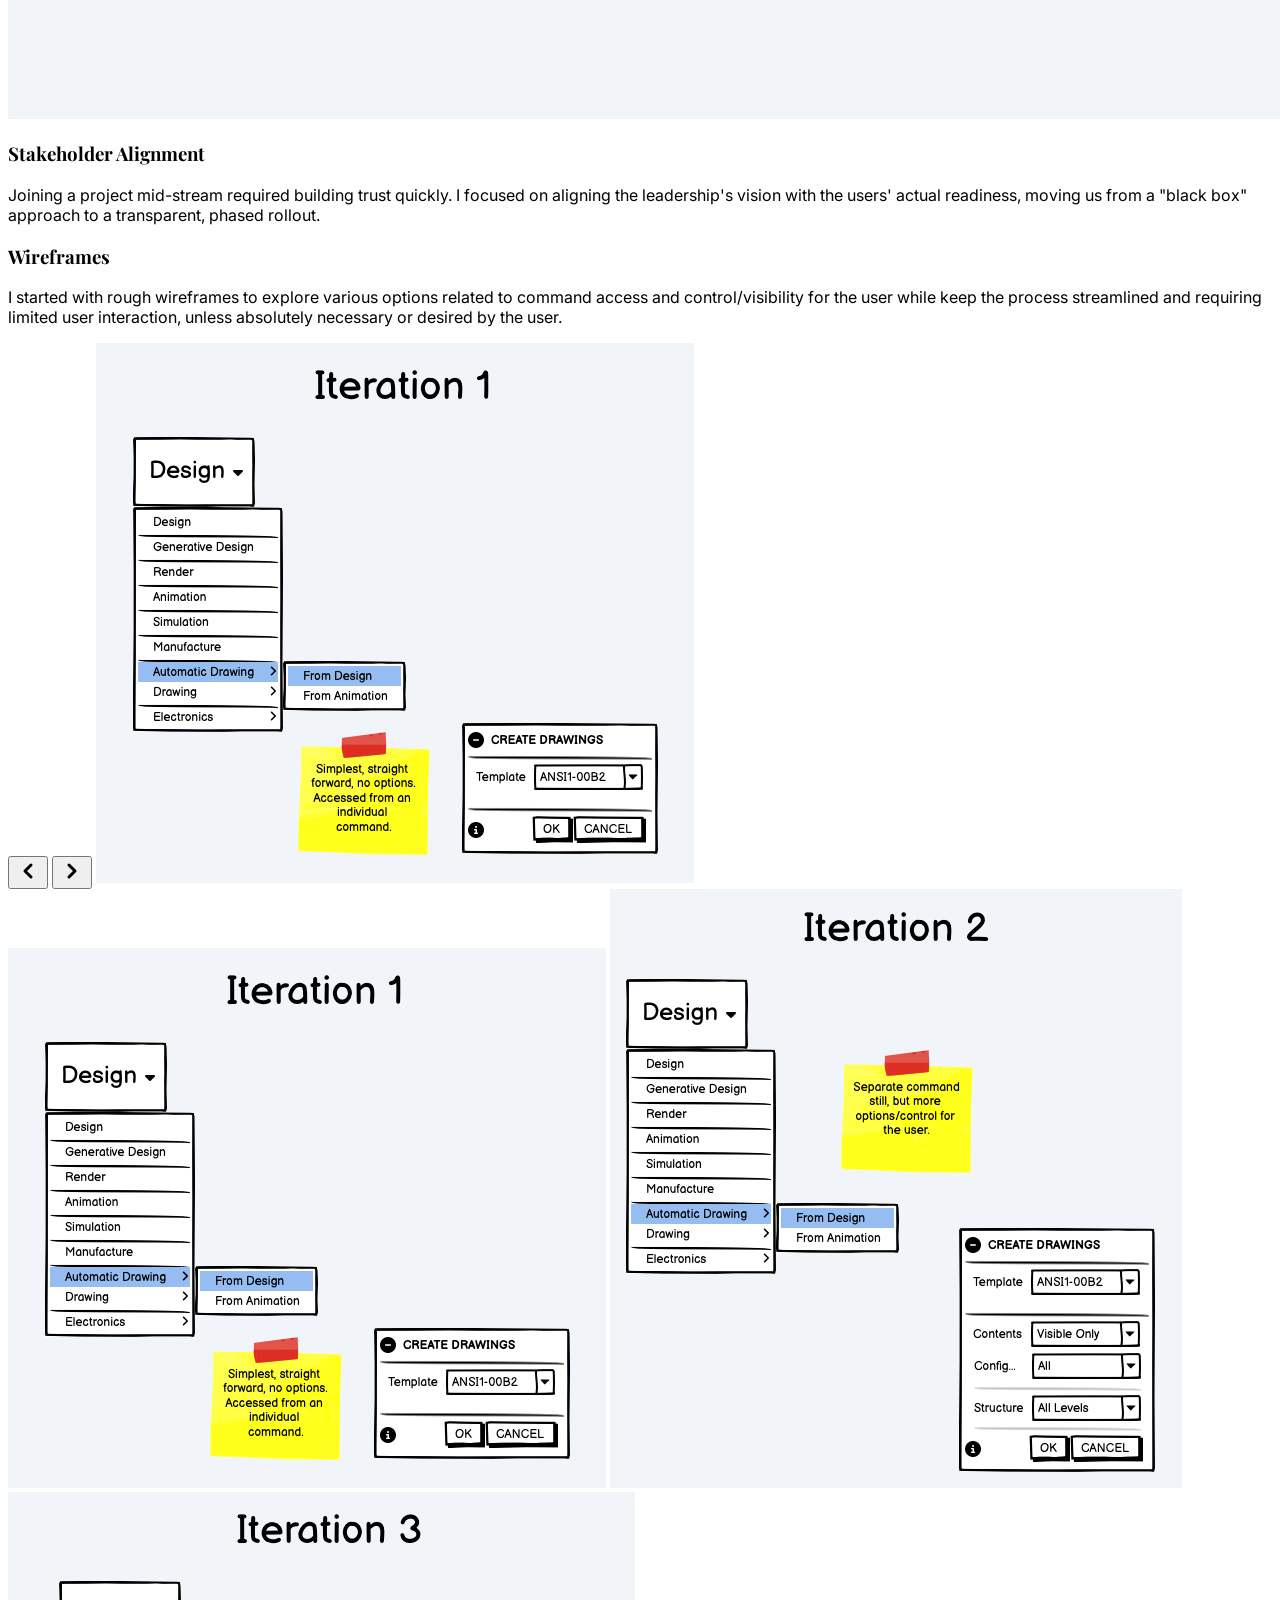
==== commit e8bcb17f: "Updated Automation" ====
--- a/Drawing-Automation.html
+++ b/Drawing-Automation.html
@@ -10,20 +10,50 @@
         body { font-family: 'Inter', sans-serif; scroll-behavior: smooth; }
         h1, h2, h3 { font-family: 'Playfair Display', serif; }
         .zoom-cursor { cursor: zoom-in; }
+        
+        .nav-link { position: relative; transition: all 0.3s ease; }
+        .nav-link.active { color: #000; font-weight: 800; }
+        .nav-link.active::before {
+            content: "";
+            position: absolute;
+            left: -1.5rem;
+            top: 0;
+            bottom: 0;
+            width: 3px;
+            background-color: #10b981;
+            border-radius: 0 4px 4px 0;
+        }
+
+        /* Magic Reveal Animation Styles */
+        @keyframes etherealReveal {
+            0% {
+                opacity: 0;
+                filter: blur(30px) brightness(1.5);
+                transform: scale(0.95) translateY(10px);
+            }
+            100% {
+                opacity: 1;
+                filter: blur(0) brightness(1);
+                transform: scale(1) translateY(0);
+            }
+        }
+
+        .animate-reveal { opacity: 0; transition: opacity 0.5s ease; }
+        .is-visible { animation: etherealReveal 2s cubic-bezier(0.22, 1, 0.36, 1) forwards; }
     </style>
 </head>
 <body class="bg-white text-slate-900 leading-relaxed">
 
     <nav class="sticky top-0 z-50 bg-white/80 backdrop-blur-md border-b border-slate-100 p-4">
-        <div class="max-w-5xl mx-auto flex justify-between">
-            <a href="index.html" class="text-xs font-black uppercase tracking-widest text-slate-400 hover:text-black transition">&larr; Back to Portfolio</a>
+        <div class="max-w-7xl mx-auto flex justify-between">
+            <a href="index.html" class="text-xs font-black uppercase tracking-widest text-slate-400 hover:text-black transition">← Back to Portfolio</a>
             <a href="https://www.linkedin.com/in/jaredabunch" target="_blank" class="text-slate-400 hover:text-blue-600 transition">LinkedIn</a>
         </div>
     </nav>
 
     <header class="max-w-4xl mx-auto px-6 pt-24 pb-16">
         <span class="text-emerald-600 font-black tracking-widest uppercase text-xs">Case Study</span>
-        <h1 class="text-5xl md:text-7xl font-black mt-6 mb-8 tracking-tight">Drawing Automation</h1>
+        <h1 class="text-5xl md:text-7xl font-black mt-6 mb-8 tracking-tight text-balance">Drawing Automation</h1>
         <p class="text-2xl text-slate-500 font-light text-balance">I helped engineers save time by automating the creation of technical drawings and paperwork.</p>
     </header>
 
@@ -35,232 +65,705 @@
             </div>
             <div>
                 <h4 class="font-black uppercase text-slate-400 mb-4">My Role</h4>
-                <p class="text-slate-700 leading-relaxed">I was the UX Lead. I joined a team that had already been working for six months and helped them refocus on the user needs.</p>
+                <p class="text-slate-700 leading-relaxed">I was the UX Lead. When I joined the project, the team had already been working for six months. I helped them refocus on the user needs to deliver capabilities within the next 6 months.</p>
             </div>
             <div>
                 <h4 class="font-black uppercase text-slate-400 mb-4">The Result</h4>
-                <p class="text-slate-700 leading-relaxed">We saved engineers about 40% of their time so they could focus on more important work.</p>
+                <p class="text-slate-700 leading-relaxed">Drawing Automation saved engineers about 40% of their time so they could focus on more important work.</p>
             </div>
         </div>
     </section>
 
-    <article class="max-w-4xl mx-auto px-6 py-32 space-y-40">
-
-        <section>
-            <h2 class="text-4xl font-bold mb-8 text-balance">Getting started: The engagement plan</h2>
-            <div class="space-y-6 text-xl text-slate-600">
-                <p>When I joined this project, the team was already moving fast. My first job was to figure out how I could help without slowing them down while simultaneously building and executing a user engagement plan and conducting an audit of the work that had been done prior to my engagement.</p>
-                <p>The user engagement plan would show how we would talk to customers and test our ideas. This helped the engineering team see that design was there to help them win.</p>
-                <ul class="mt-8 space-y-4">
-        <li class="flex gap-3 items-start">
-            <span class="text-slate-400">&rarr;</span>
-            <p><strong class="text-slate-900">Recruit and Engage Lighthouse Customers:</strong> Lighthouse customers are key customers, who are identified with the assistance of product management, that will commit to giving us regular feedback and testing the feature during the development process.</p>
-        </li>
-        <li class="flex gap-3 items-start">
-            <span class="text-slate-400">&rarr;</span>
-            <p><strong class="text-slate-900">Create a Private Slack Channel:</strong> To facilitate easy, frequent communication with the lighthouse customers, I created a private slack channel which included those customers and some key internal stakeholders.</p>
-        </li>
-        <li class="flex gap-3 items-start">
-            <span class="text-slate-400">&rarr;</span>
-            <p><strong class="text-slate-900">Develop, Distribute, and Analyze Surveys:</strong> I developed, distributed, and analyzed the results from surveys on multiple platforms.  For sensitive information, I used our Beta Forum as those users were already under NDA.  For broader reach on topics that weren't as sensitive, I leverage our public forums and Qualtrics.</p>
-        </li>
-        <li class="flex gap-3 items-start">
-            <span class="text-slate-400">&rarr;</span>
-            <p><strong class="text-slate-900">Discussion Facilitation:</strong> I engaged users on our beta forums by starting and participating in conversations related to the project.</p>
-        </li>
-                </li>
-        <li class="flex gap-3 items-start">
-            <span class="text-slate-400">&rarr;</span>
-            <p><strong class="text-slate-900">Hands-On Testing:</strong> I developed a plan which included data sets and tutorials to engage users in hands-on testing.  I worked with stakeholders to ensure all areas they wanted to see feedback on would be covered.</p>
-        </li>
-    </ul>
+    <section class="py-12 bg-white overflow-hidden">
+        <div class="max-w-6xl mx-auto px-6">
+            <div class="relative group">
+                <div id="magicImage" class="animate-reveal rounded-[3rem] shadow-2xl overflow-hidden aspect-[21/9] bg-slate-200">
+                    <img src="assets/project-hero.png" 
+                         alt="Automated drawing transformation" 
+                         class="w-full h-full object-cover object-top transition-transform duration-700 group-hover:scale-105">
+                    <div class="absolute inset-0 bg-gradient-to-tr from-emerald-500/10 to-transparent opacity-0 group-hover:opacity-100 transition-opacity duration-700"></div>
+                </div>
             </div>
-        </section>
-
-        <section>
-            <h2 class="text-4xl font-bold mb-8 text-balance">Knowing the team: Stakeholder mapping</h2>
-            <p class="text-xl text-slate-600 mb-12">I built a stakeholder map to keep track of everyone involved. It helped us understand who needed to see our progress and who could help us make the big decisions.</p>
-            <div class="rounded-3xl bg-transparent aspect-video flex items-center justify-center overflow-hidden group">
-                <img src="assets/stakeholder-map.jpg" alt="Stakeholder Map" class="object-contain w-full h-full zoom-cursor transition duration-500 group-hover:scale-105" onclick="openLightbox(this)">
-            </div>
-        </section>
-
-        <section>
-            <h2 class="text-4xl font-bold mb-8 text-balance">Catching up: The Heuristic Audit</h2>
-            <p class="text-xl text-slate-600 mb-12">Since the project had been running for six months without a designer, I started with a full audit of the work they had done so far. The following are just a few of the items that I identified:</p>
+        </div>
+    </section>
+
+    <section id="impact" class="py-16 border-b border-slate-100">
+        <div class="max-w-5xl mx-auto px-6">
+            <header class="mb-8">
+                <span class="text-emerald-600 font-bold uppercase text-xs tracking-widest">Results</span>
+                <h2 class="text-4xl font-bold mt-4 italic">One year later: The impact</h2>
+            </header>
             
-            <div class="space-y-32">
-                <div>
-                    <h3 class="text-3xl font-bold mb-8 italic text-balance">Issue 1: Cognitive Load</h3>
-                    <p class="text-xl text-slate-600 mb-12 max-w-2xl">The original settings interface would be overwhelming to engineers with too many options. I simplified the view to focus only on the information required for users to achieve their desired results.</p>
-                    
-                    <div class="grid grid-cols-1 md:grid-cols-2 gap-12">
-                        <div class="space-y-4">
-                            <span class="text-xs font-black uppercase tracking-widest text-red-500 ml-2">Before</span>
-                            <div class="rounded-3xl bg-transparent aspect-square overflow-hidden group shadow-lg">
-                                <img src="assets/audit-issue-1-before.jpg" alt="Settings UI Before" class="object-contain w-full h-full zoom-cursor transition duration-500 group-hover:scale-105" onclick="openLightbox(this)">
-                            </div>
-                            <p class="text-sm text-slate-500 italic">Cluttered interface with irrelevant data points.</p>
-                        </div>
-                        <div class="space-y-4">
-                            <span class="text-xs font-black uppercase tracking-widest text-emerald-600 ml-2">After</span>
-                            <div class="rounded-3xl bg-transparent aspect-square overflow-hidden group shadow-lg">
-                                <img src="assets/audit-issue-1-after.jpg" alt="Settings UI After" class="object-contain w-full h-full zoom-cursor transition duration-500 group-hover:scale-105" onclick="openLightbox(this)">
-                            </div>
-                            <p class="text-sm text-slate-500 italic">Streamlined view focusing on only what is relevant.</p>
-                        </div>
-                    </div>
-                </div>
-
-                <div class="grid grid-cols-1 md:grid-cols-2 gap-12 items-center border-t border-slate-100 pt-20">
-                    <div class="order-2 md:order-1">
-                        <h3 class="text-2xl font-bold mb-4 italic">Issue 2: Lack of Transparency</h3>
-                        <p class="text-slate-600">There was no indication as to how many sheets the "automatic" option would generate.  We exposed the sheet count in the UI to promote transparency and to help set the users expectations for what would be created. This was one of several places where transparency was needed for this project.</p>
-                    </div>
-                    <div class="rounded-3xl bg-transparent aspect-square overflow-hidden order-1 md:order-2 group">
-                        <img src="assets/audit-issue-2.jpg" alt="Adding Transparency" class="object-contain w-full h-full zoom-cursor" onclick="openLightbox(this)">
-                    </div>
-                </div>
-
-                <div class="grid grid-cols-1 md:grid-cols-2 gap-12 items-center border-t border-slate-100 pt-20">
-                    <div class="rounded-3xl bg-transparent aspect-square overflow-hidden group">
-                        <img src="assets/audit-issue-3.jpg" alt="Missing Dimensions" class="object-contain w-full h-full zoom-cursor" onclick="openLightbox(this)">
-                    </div>
-                    <div>
-                        <h3 class="text-2xl font-bold mb-4 italic">Issue 3: Inaccurate Results</h3>
-                        <p class="text-slate-600">I found that the drawings generated were missing critical dimensions. Upon further investigation, we found that the missing dimensions were due to a limit on the number of dimensions that would be generated.  We consulted with customers and adjusted the default limit as well as exposed this so it could be adjusted if ever encountered in the future. </p>
-                    </div>
-                </div>
-            </div>
-        </section>
-
-        <section>
-            <h2 class="text-4xl font-bold mb-8 text-balance">The solution: High Fidelity Prototyping</h2>
-            <p class="text-xl text-slate-600 mb-12">I built an interactive prototype to show how the automation engine would feel. This allowed us to test our ideas before more time went into development.</p>
-            <div class="rounded-[2.5rem] bg-slate-900 aspect-video flex items-center justify-center overflow-hidden group shadow-2xl">
-                <img src="assets/drawing-automation-prototype.gif" alt="Drawing Automation Prototype" class="object-contain w-full h-full zoom-cursor transition duration-500 group-hover:scale-105" onclick="openLightbox(this)">
-            </div>
-        </section>
-
-        <section class="bg-slate-50 p-12 md:p-20 rounded-[3rem]">
-            <h2 class="text-4xl font-bold mb-12 text-slate-800">What our users said</h2>
-            <div class="grid grid-cols-1 md:grid-cols-2 gap-12">
-                <div class="space-y-8">
-                    <blockquote class="text-2xl font-light italic text-slate-600 border-l-4 border-emerald-500 pl-8">
-                        "That's really awesome news; we were waiting for something like this for a long time. Great job to all of you!"
-                    </blockquote>
-                    <blockquote class="text-2xl font-light italic text-slate-600 border-l-4 border-emerald-500 pl-8">
-                        "I am irrationally excited for this. Already installed and started to play with it! Way to go team!"
-                    </blockquote>
-                                        <blockquote class="text-2xl font-light italic text-slate-600 border-l-4 border-emerald-500 pl-8">
-                        "Hey there, I did a little test run on the features. The thing looks quite promising!"
-                    </blockquote>
-                                        <blockquote class="text-2xl font-light italic text-slate-600 border-l-4 border-emerald-500 pl-8">
-                        "I can't wait! This is FANTABULOUS features!!"
-                    </blockquote>
-                </div>
-                <div class="text-lg text-slate-500 space-y-6">
-                    <p>The feedback was overwhelmingly positive, engineers were excited because we were solving real problems they faced every day. During the limited hands-on time we were able to provide for this project, there were some key things mentioned by the customers:</p>
-                        <ul class="space-y-8 max-w-2xl">
-        <li class="flex gap-4 items-start">
-            <span class="text-emerald-500 text-2xl font-bold">&rarr;</span>
-            <div>
-                <p class="text-slate-600">Customers encountered designs where they were not fully documented (there were sheets missing that they expected).</p>
-            </div>
-        </li>
-        <li class="flex gap-4 items-start">
-            <span class="text-emerald-500 text-2xl font-bold">&rarr;</span>
-            <div>
-                <p class="text-slate-600">Customers voiced concerns about performance.</p>
-            </div>
-        </li>
-        <li class="flex gap-4 items-start">
-            <span class="text-emerald-500 text-2xl font-bold">&rarr;</span>
-            <div>
-                <p class="text-slate-600">Customers requested to pre-select their dimension recipes based upon sheet type ahead of generation.</p>
-            </div>
-        </li>
-    </ul>
-                </div>
-            </div>
-        </section>
-
-        <section>
-            <h2 class="text-4xl font-bold mb-12">One year later: The impact</h2>
-            <div class="grid grid-cols-1 md:grid-cols-1 gap-8 text-center">
+            <div class="grid grid-cols-1 gap-8 text-center mb-8">
                 <div class="bg-black text-white p-12 rounded-[2rem] shadow-2xl">
                     <span class="text-6xl font-black italic text-emerald-400">356,000</span>
                     <p class="mt-4 uppercase tracking-[0.2em] font-bold text-xs opacity-70">2D drawings generated containing:</p>
                 </div>
             </div>
-        </section>
-                <section>
+            
             <div class="grid grid-cols-1 md:grid-cols-3 gap-8 text-center">
                 <div class="bg-slate-50 p-12 rounded-[2rem]">
-                    <span class="text-6xl font-black italic text-slate-900">1.46 Million</span>
-                    <p class="mt-4 uppercase tracking-[0.2em] font-bold text-xs text-slate-500">Sheets created</p>
-                </div>
-                                <div class="bg-slate-50 p-12 rounded-[2rem]">
-                    <span class="text-6xl font-black italic text-slate-900">3.40 Million</span>
-                    <p class="mt-4 uppercase tracking-[0.2em] font-bold text-xs text-slate-500">Views created</p>
-                </div>
-                                <div class="bg-slate-50 p-12 rounded-[2rem]">
-                    <span class="text-6xl font-black italic text-slate-900">10.84 Million</span>
-                    <p class="mt-4 uppercase tracking-[0.2em] font-bold text-xs text-slate-500">Dimensions applied</p>
+                    <span class="text-4xl font-black italic text-slate-900">1.46M</span>
+                    <p class="mt-4 uppercase tracking-[0.2em] font-bold text-xs text-slate-500">Sheets</p>
+                </div>
+                <div class="bg-slate-50 p-12 rounded-[2rem]">
+                    <span class="text-4xl font-black italic text-slate-900">3.40M</span>
+                    <p class="mt-4 uppercase tracking-[0.2em] font-bold text-xs text-slate-500">Views</p>
+                </div>
+                <div class="bg-slate-50 p-12 rounded-[2rem]">
+                    <span class="text-4xl font-black italic text-slate-900">10.84M</span>
+                    <p class="mt-4 uppercase tracking-[0.2em] font-bold text-xs text-slate-500">Dimensions</p>
                 </div>
             </div>
-        </section>
-<section class="mt-40">
-    <h2 class="text-4xl font-bold mb-8 italic text-balance text-slate-800">Hurdles we cleared along the way</h2>
-    <p class="text-xl text-slate-600 mb-12">Building a tool this complex is never a straight line. These were some of the biggest challenges we had to navigate to get the project across the finish line.</p>
+        </div>
+    </section>
+
+    <div class="max-w-7xl mx-auto px-6 py-32 flex flex-col lg:flex-row gap-16">
+        
+        <aside class="hidden lg:block w-64 flex-shrink-0">
+            <nav class="sticky top-32 self-start border-r border-slate-100 pr-8">
+                <h4 class="text-xs font-black uppercase tracking-widest text-slate-900 mb-8">Process</h4>
+                <ul class="space-y-6 text-sm font-medium">
+                    <li><a href="#context" class="nav-link text-slate-400 hover:text-black block">Phase 1: Context</a></li>
+                    <li><a href="#requirements" class="nav-link text-slate-400 hover:text-black block">Phase 2: Requirements</a></li>
+                    <li><a href="#solutions" class="nav-link text-slate-400 hover:text-black block">Phase 3: Prototyping the Solution</a></li>
+                    <li><a href="#evaluation" class="nav-link text-slate-400 hover:text-black block">Phase 4: Evaluation</a></li>
+                    <li><a href="#hurdles" class="nav-link text-slate-400 hover:text-black block">Hurdles Cleared</a></li>
+                    <li><a href="#final-thoughts" class="nav-link text-slate-400 hover:text-black block">Final Thoughts</a></li>
+                </ul>
+            </nav>
+        </aside>
+        
+        <article class="flex-grow max-w-4xl space-y-20">
+
+            <section id="context" class="space-y-12">
+                <header>
+                    <span class="text-emerald-600 font-bold uppercase text-xs tracking-widest">Phase 1</span>
+                    <h2 class="text-4xl font-bold mt-4 mb-8 text-balance">Context</h2>
+                </header>
+                <div class="pt-8 py-16 border-t border-slate-100">
+    <h3 class="text-2xl font-bold mb-4">Research Synthesis</h3>
+    <p class="text-slate-600 text-lg mb-12">I used both in-depth interviews and large-scale surveys. By bringing together direct interviews, broad surveys, and market trends, we turned our assumptions into a user profile supported by data.</p>
+
+    <div class="grid grid-cols-1 md:grid-cols-3 gap-8 relative">
+        
+        <div class="bg-slate-50 p-8 rounded-[2rem] border border-slate-100 relative z-10">
+            <div class="w-10 h-10 rounded-xl bg-emerald-500/10 flex items-center justify-center mb-6">
+                <svg xmlns="http://www.w3.org/2000/svg" width="20" height="20" viewBox="0 0 24 24" fill="none" stroke="#10b981" stroke-width="2.5" stroke-linecap="round" stroke-linejoin="round"><path d="M21 15a2 2 0 0 1-2 2H7l-4 4V5a2 2 0 0 1 2-2h14a2 2 0 0 1 2 2z"></path></svg>
+            </div>
+            <h4 class="text-sm font-black uppercase tracking-widest text-slate-900 mb-2">5 Interviews</h4>
+            <p class="text-xs text-slate-500 leading-relaxed">Deep-dive sessions with <strong>Lighthouse Customers</strong> to uncover unarticulated pain points in the drafting workflow.</p>
+        </div>
+
+        <div class="bg-slate-50 p-8 rounded-[2rem] border border-slate-100 relative z-10">
+            <div class="w-10 h-10 rounded-xl bg-emerald-500/10 flex items-center justify-center mb-6">
+                <svg xmlns="http://www.w3.org/2000/svg" width="20" height="20" viewBox="0 0 24 24" fill="none" stroke="#10b981" stroke-width="2.5" stroke-linecap="round" stroke-linejoin="round"><path d="M212 20V4a2 2 0 0 0-2-2H4a2 2 0 0 0-2 2v16a2 2 0 0 0 2 2h16a2 2 0 0 0 2-2zM8 12l3 3 5-5"></path></svg>
+            </div>
+            <h4 class="text-sm font-black uppercase tracking-widest text-slate-900 mb-2">50+ Responses</h4>
+            <p class="text-xs text-slate-500 leading-relaxed">Broad <strong>Fusion User Surveys</strong> identifying high-frequency friction points and automation expectations across the user base.</p>
+        </div>
+
+        <div class="bg-slate-50 p-8 rounded-[2rem] border border-slate-100 relative z-10">
+            <div class="w-10 h-10 rounded-xl bg-emerald-500/10 flex items-center justify-center mb-6">
+                <svg xmlns="http://www.w3.org/2000/svg" width="20" height="20" viewBox="0 0 24 24" fill="none" stroke="#10b981" stroke-width="2.5" stroke-linecap="round" stroke-linejoin="round"><circle cx="12" cy="12" r="10"></circle><line x1="2" y1="12" x2="22" y2="12"></line><path d="M12 2a15.3 15.3 0 0 1 4 10 15.3 15.3 0 0 1-4 10 15.3 15.3 0 0 1-4-10 15.3 15.3 0 0 1 4-10z"></path></svg>
+            </div>
+            <h4 class="text-sm font-black uppercase tracking-widest text-slate-900 mb-2">Market Research</h4>
+            <p class="text-xs text-slate-500 leading-relaxed">Analysis of industry shifts toward <strong>model-based definition</strong> and the competitive landscape of CAD automation.</p>
+        </div>
+
+        <div class="hidden md:block absolute left-1/2 top-full -translate-x-1/2 w-px h-12 bg-gradient-to-b from-slate-200 to-transparent"></div>
+    </div>
+</div>
+                <h3 class="text-2xl font-bold mb-4">Persona</h3>
+                <div class="bg-slate-900 rounded-[3rem] overflow-hidden text-white shadow-2xl font-sans border border-slate-800">
+                    <div class="grid grid-cols-1 lg:grid-cols-12">
+                        <div class="lg:col-span-4 bg-slate-800/50 p-10 flex flex-col items-center text-center border-r border-slate-800">
+                            <div class="w-48 h-48 rounded-3xl bg-slate-700 mb-8 overflow-hidden shadow-inner group relative">
+                                <img src="assets/jon-placeholder.png" alt="Jon - Persona" class="object-cover w-full h-98% zoom-cursor transition duration-500 group-hover:scale-105" onclick="openLightbox(this)">
+                            </div>
+                            <div class="mb-8">
+                                <h3 class="text-3xl font-black tracking-tight mb-1">Jon, 34</h3>
+                                <p class="text-emerald-400 text-xs font-black uppercase tracking-widest">Lead Mechanical Engineer</p>
+                                <p class="text-slate-400 text-sm mt-2">Automotive Supplier</p>
+                            </div>
+                            <blockquote class="text-slate-300 italic text-lg leading-relaxed pt-8 border-t border-slate-700">
+                                "I don't only need the software to be 'smart.' I need it to be fast, predictable, and transparent."
+                            </blockquote>
+                        </div>
+                        <div class="lg:col-span-8 p-10 lg:p-12 space-y-8">
+                            <section>
+                                <h4 class="text-[10px] font-black uppercase tracking-widest text-slate-500 mb-4">Professional Bio</h4>
+                                <p class="text-slate-300 text-lg leading-relaxed">Jon connects the finished 3D model to the shop floor. In the automotive supply chain, he creates the detailed 2D technical drawings that guide CNC machines. He often works under tight deadlines and spends hours adding dimensions by hand, which can lead to mistakes and slowdowns from repetitive drafting work.</p>
+                            </section>
+                            
+                            <div class="grid grid-cols-1 md:grid-cols-2 gap-12 border-b border-slate-800 pb-12">
+                                <section>
+                                    <h4 class="text-xs font-black uppercase tracking-widest text-slate-500 mb-4">Key Goals</h4>
+                                    <ul class="space-y-3 text-slate-300 font-medium">
+                                        <li class="flex gap-2"><span class="text-emerald-400 font-bold">+</span> <span>Zero downtime on shop floor.</span></li>
+                                        <li class="flex gap-2"><span class="text-emerald-400 font-bold">+</span> <span>High process repeatability.</span></li>
+                                        <li class="flex gap-2"><span class="text-emerald-400 font-bold">+</span> <span>Error reduction in creation.</span></li>
+                                    </ul>
+                                </section>
+                                <section>
+                                    <h4 class="text-xs font-black uppercase tracking-widest text-slate-500 mb-4">Pain Points</h4>
+                                    <ul class="space-y-3 text-slate-300 font-medium">
+                                        <li class="flex gap-2"><span class="text-red-400 font-bold">&times;</span> <span>Fear of "Black Box" errors.</span></li>
+                                        <li class="flex gap-2"><span class="text-red-400 font-bold">&times;</span> <span>Severe click fatigue.</span></li>
+                                        <li class="flex gap-2"><span class="text-red-400 font-bold">&times;</span> <span>Inconsistent automation results.</span></li>
+                                    </ul>
+                                </section>
+                            </div>
+                            
+                            <div>
+                                <h4 class="text-xs font-black uppercase tracking-widest text-slate-500 mb-8">Production Priorities</h4>
+                                <div class="grid grid-cols-1 md:grid-cols-2 gap-x-16 gap-y-10 mb-12">
+                                    <div class="space-y-3">
+                                        <div class="flex justify-between text-[10px] uppercase font-bold text-slate-500"><span>Quality</span><span class="text-emerald-400">Volume</span></div>
+                                        <div class="relative h-1 bg-slate-800 rounded-full"><div class="absolute right-[10%] -top-1.5 w-4 h-4 bg-white rounded-full border-2 border-emerald-500"></div></div>
+                                        <label class="block text-[10px] font-black uppercase tracking-widest text-slate-500">Output Velocity</label>
+                                    </div>
+                                    <div class="space-y-3">
+                                        <div class="flex justify-between text-[10px] uppercase font-bold text-slate-500"><span>Commercial</span><span class="text-emerald-400">Aero/Med</span></div>
+                                        <div class="relative h-1 bg-slate-800 rounded-full"><div class="absolute right-[5%] -top-1.5 w-4 h-4 bg-white rounded-full border-2 border-emerald-500"></div></div>
+                                        <label class="block text-[10px] font-black uppercase tracking-widest text-slate-500">Tolerance Standards</label>
+                                    </div>
+                                    <div class="space-y-3">
+                                        <div class="flex justify-between text-[10px] uppercase font-bold text-slate-500"><span>Adaptive</span><span class="text-emerald-400">Strict SOP</span></div>
+                                        <div class="relative h-1 bg-slate-800 rounded-full"><div class="absolute right-[15%] -top-1.5 w-4 h-4 bg-white rounded-full border-2 border-emerald-500"></div></div>
+                                        <label class="block text-[10px] font-black uppercase tracking-widest text-slate-500">Process Rigidity</label>
+                                    </div>
+                                    <div class="space-y-3">
+                                        <div class="flex justify-between text-[10px] uppercase font-bold text-slate-500"><span class="text-emerald-400">Manual</span><span>System</span></div>
+                                        <div class="relative h-1 bg-slate-800 rounded-full"><div class="absolute left-[15%] -top-1.5 w-4 h-4 bg-white rounded-full border-2 border-emerald-500"></div></div>
+                                        <label class="block text-[10px] font-black uppercase tracking-widest text-slate-500">Decision Trust</label>
+                                    </div>
+                                </div>
+                            </div>
+
+                            <div class="pt-8 border-t border-slate-800">
+                                <h4 class="text-xs font-black uppercase tracking-widest text-slate-500 mb-8">Interaction Profile</h4>
+                                <div class="grid grid-cols-1 md:grid-cols-2 gap-x-16 gap-y-10">
+                                    <div class="space-y-3">
+                                        <div class="flex justify-between text-[10px] uppercase font-bold text-slate-500"><span>Visual/UI</span><span class="text-emerald-400">Tactile</span></div>
+                                        <div class="relative h-1 bg-slate-800 rounded-full"><div class="absolute right-[12%] -top-1.5 w-4 h-4 bg-white rounded-full border-2 border-emerald-500"></div></div>
+                                        <label class="block text-[10px] font-black uppercase tracking-widest text-slate-500">Interaction Fidelity</label>
+                                    </div>
+                                    <div class="space-y-3">
+                                        <div class="flex justify-between text-[10px] uppercase font-bold text-slate-500"><span>Black Box</span><span class="text-emerald-400">Open Logic</span></div>
+                                        <div class="relative h-1 bg-slate-800 rounded-full"><div class="absolute right-[5%] -top-1.5 w-4 h-4 bg-white rounded-full border-2 border-emerald-500"></div></div>
+                                        <label class="block text-[10px] font-black uppercase tracking-widest text-slate-500">Logic Transparency</label>
+                                    </div>
+                                    <div class="space-y-3">
+                                        <div class="flex justify-between text-[10px] uppercase font-bold text-slate-500"><span>Summary</span><span class="text-emerald-400">Line-Item</span></div>
+                                        <div class="relative h-1 bg-slate-800 rounded-full"><div class="absolute right-[10%] -top-1.5 w-4 h-4 bg-white rounded-full border-2 border-emerald-500"></div></div>
+                                        <label class="block text-[10px] font-black uppercase tracking-widest text-slate-500">Feedback Granularity</label>
+                                    </div>
+                                    <div class="space-y-3">
+                                        <div class="flex justify-between text-[10px] uppercase font-bold text-slate-500"><span>Standard</span><span class="text-emerald-400">Specialized</span></div>
+                                        <div class="relative h-1 bg-slate-800 rounded-full"><div class="absolute right-[18%] -top-1.5 w-4 h-4 bg-white rounded-full border-2 border-emerald-500"></div></div>
+                                        <label class="block text-[10px] font-black uppercase tracking-widest text-slate-500">Hardware Complexity</label>
+                                    </div>
+                                </div>
+                            </div>
+                        </div>
+                    </div>
+                </div>
+
+                <div class="grid grid-cols-1 md:grid-cols-2 gap-12 items-center">
+                    <div class="order-2 md:order-1 rounded-3xl overflow-hidden shadow-lg aspect-video bg-slate-100">
+                        <img src="assets/product-scope.png" alt="Automating the Mundane" class="object-cover w-full h-full zoom-cursor" onclick="openLightbox(this)">
+                    </div>
+                    <div class="order-1 md:order-2">
+                        <h3 class="text-2xl font-bold mb-4">The Scope: Automating the Mundane</h3>
+                        <p class="text-slate-600 text-lg">Target the most repetitive, time-consuming parts of creating 2D documentation:.</p>
+                        <ul style="list-style-type: square;">
+                            <li>Dimensioning and Annotation Placement</li>
+                            <li>View Creation, Rotation, and Placement</li>
+                            <li>BOM Generation and Placement</li>
+                        </ul>
+                    </div>
+                </div>
+
+                <div class="grid grid-cols-1 md:grid-cols-2 gap-12 items-center">
+                    <div>
+                        <h3 class="text-2xl font-bold mb-4">The Business Case: Scaling through Efficiency</h3>
+                        <p class="text-slate-600 text-lg">The investment in Drawing Automation wasn't just about saving time; it was a strategic move to enable our customers to scale. This shift to automate 2D documentation directly impacts ROI by increasing shop floor capacity and reducing error-related production costs.</p>
+                    </div>
+                    <div class="rounded-3xl overflow-hidden shadow-lg aspect-video bg-slate-100">
+                        <img src="assets/project-rationale.png" alt="Business Rationale" class="object-contain w-full h-full zoom-cursor" onclick="openLightbox(this)">
+                    </div>
+                </div>
+
+                <div class="pt-20 border-t border-slate-100">
+                    <h3 class="text-3xl font-bold mb-8 italic">Strategic Alignment: Stakeholder Mapping</h3>
+                    <p class="text-xl text-slate-600 mb-12">I organized our stakeholders based on how much influence and interest they have in the project. Instead of just making a list, I used this as a guide to see where I should focus on building trust to improve user transparency.</p>
+                    
+                    <div class="relative bg-slate-50 rounded-[3rem] p-8 md:p-16 border border-slate-200 shadow-inner overflow-hidden mb-12">
+                        <div class="absolute left-6 top-1/2 -rotate-90 origin-left text-[10px] font-black uppercase tracking-[0.3em] text-slate-400">Power</div>
+                        <div class="absolute bottom-6 left-1/2 -translate-x-1/2 text-[10px] font-black uppercase tracking-[0.3em] text-slate-400">Interest</div>
+
+                        <div class="grid grid-cols-2 grid-rows-2 gap-4 aspect-square md:aspect-video border-l-2 border-b-2 border-slate-300 relative">
+                            <div class="border-b border-r border-slate-200/50 p-6 flex flex-col justify-center">
+                                <div class="flex flex-wrap gap-2">
+                                    <span class="bg-white border border-slate-200 px-3 py-1 rounded-full text-[10px] font-bold shadow-sm flex items-center gap-2">
+                                        <span class="text-blue-500">🛡️</span> Dev Architect
+                                    </span>
+                                </div>
+                            </div>
+
+                            <div class="border-b border-slate-200/50 p-6 bg-emerald-50/30">
+                                <div class="flex flex-wrap gap-2">
+                                    <span class="bg-emerald-500 text-white px-3 py-1 rounded-full text-[10px] font-bold shadow-md flex items-center gap-2">
+                                        <span>🎯</span> Dev Team
+                                    </span>
+                                    <span class="bg-emerald-500 text-white px-3 py-1 rounded-full text-[10px] font-bold shadow-md flex items-center gap-2">
+                                        <span>🎯</span> Product Manager
+                                    </span>
+                                </div>
+                            </div>
+
+                            <div class="border-r border-slate-200/50 p-6 flex items-end">
+                                <div class="flex flex-wrap gap-2">
+                                    <span class="bg-white border border-slate-200 px-3 py-1 rounded-full text-[9px] text-slate-500 flex items-center gap-2">
+                                        <span class="grayscale">📢</span> Marketing
+                                    </span>
+                                    <span class="bg-white border border-slate-200 px-3 py-1 rounded-full text-[9px] text-slate-500 flex items-center gap-2">
+                                        <span class="grayscale">📢</span> Sales
+                                    </span>
+                                </div>
+                            </div>
+
+                            <div class="p-6 flex flex-col justify-center">
+                                <div class="flex flex-wrap gap-2">
+                                    <span class="bg-white border border-slate-200 px-3 py-1 rounded-full text-[10px] font-bold shadow-sm flex items-center gap-2">
+                                        <span class="text-amber-500">👁️</span> Div. VP
+                                    </span>
+                                    <span class="bg-white border border-slate-200 px-3 py-1 rounded-full text-[10px] font-bold shadow-sm flex items-center gap-2">
+                                        <span class="text-amber-500">👁️</span> Business Group
+                                    </span>
+                                </div>
+                            </div>
+                        </div>
+                    </div>
+
+                    <div class="grid grid-cols-1 md:grid-cols-2 lg:grid-cols-4 gap-6">
+                        <div class="bg-white p-8 rounded-[2rem] border-t-4 border-emerald-500 shadow-sm flex flex-col">
+                            <div class="text-2xl mb-4">🎯</div>
+                            <h4 class="text-xs font-black uppercase tracking-widest text-emerald-600 mb-2">Manage Closely</h4>
+                            <p class="text-xs text-slate-500 leading-relaxed">The engine room. I worked daily with the <strong>Dev Team</strong> and <strong>Product Manager</strong> to align on logic transparency.</p>
+                        </div>
+
+                        <div class="bg-white p-8 rounded-[2rem] border-t-4 border-blue-400 shadow-sm flex flex-col">
+                            <div class="text-2xl mb-4">🛡️</div>
+                            <h4 class="text-xs font-black uppercase tracking-widest text-slate-400 mb-2">Keep Satisfied</h4>
+                            <p class="text-xs text-slate-500 leading-relaxed">The <strong>Dev Architect</strong> was key to managing technical debt and ensuring UI decisions were feasible.</p>
+                        </div>
+
+                        <div class="bg-white p-8 rounded-[2rem] border-t-4 border-amber-400 shadow-sm flex flex-col">
+                            <div class="text-2xl mb-4">👁️</div>
+                            <h4 class="text-xs font-black uppercase tracking-widest text-slate-400 mb-2">Keep Informed</h4>
+                            <p class="text-xs text-slate-500 leading-relaxed">Leadership roles like the <strong>VP</strong> who needed high-level proof that UX was driving ROI.</p>
+                        </div>
+
+                        <div class="bg-white p-8 rounded-[2rem] border-t-4 border-slate-200 shadow-sm flex flex-col">
+                            <div class="text-2xl mb-4">📢</div>
+                            <h4 class="text-xs font-black uppercase tracking-widest text-slate-400 mb-2">Monitor</h4>
+                            <p class="text-xs text-slate-500 leading-relaxed"><strong>Sales</strong> and <strong>Marketing</strong> were kept in the loop for future market evangelism.</p>
+                        </div>
+                    </div>
+                </div>
+            </section>
+
+            <section id="requirements" class="space-y-24">
+                <header>
+                    <span class="text-emerald-600 font-bold uppercase text-xs tracking-widest">Phase 2</span>
+                    <h2 class="text-4xl font-bold mt-4 mb-8 text-balance">Requirements</h2>
+                </header>
+
+                <div class="grid grid-cols-1 md:grid-cols-2 gap-12 items-center">
+                    <div>
+                        <div class="flex gap-6 mb-4">
+                            <h3 class="text-2xl font-bold">Goals & Tasks</h3>
+                        </div>
+                        <p class="text-slate-600 text-lg">Users wanted us to focus on the high-friction moments with the goal to turn a lengthy, manual process, into a 5-minute automated one.</p>
+                    </div>
+                    <div class="rounded-3xl shadow-lg aspect-video bg-slate-100">
+                        <img src="assets/tasks.png" alt="Technical task mapping" class="object-cover w-full h-full zoom-cursor" onclick="openLightbox(this)">
+                    </div>
+                </div>
+
+                <div class="grid grid-cols-1 md:grid-cols-2 gap-12 items-center">
+                    <div class="order-2 md:order-1 rounded-3xl shadow-lg aspect-video bg-slate-100">
+                        <img src="assets/opportunities.png" alt="Strategic workflow opportunities" class="object-cover w-full h-full zoom-cursor" onclick="openLightbox(this)">
+                    </div>
+                    <div class="order-1 md:order-2">
+                        <h3 class="text-2xl font-bold mb-4">Opportunities</h3>
+                        <p class="text-slate-600 text-lg">Beyond just speed, we found chances to fundamentally change how the team worked.</p>
+                    </div>
+                </div>
+
+                <div class="grid grid-cols-1 md:grid-cols-2 gap-12 items-center">
+                    <div>
+                        <h3 class="text-2xl font-bold mb-4">Functional & Usability Requirements</h3>
+                        <p class="text-slate-600 text-lg">User's wanted full visibility and control over what was being created during the automation process.</p>
+                    </div>
+                    <div class="rounded-3xl shadow-lg aspect-video bg-slate-100">
+                        <img src="assets/requirements.png" alt="Functional and usability requirement mapping" class="object-cover w-full h-full zoom-cursor" onclick="openLightbox(this)">
+                    </div>
+                </div>
+
+                <div class="grid grid-cols-1 md:grid-cols-2 gap-12 items-center">
+                    <div class="order-2 md:order-1 rounded-3xl shadow-lg aspect-video bg-slate-100">
+                        <img src="assets/success.png" alt="Success metrics and validation targets" class="object-cover w-full h-full zoom-cursor" onclick="openLightbox(this)">
+                    </div>
+                    <div class="order-1 md:order-2">
+                        <h3 class="text-2xl font-bold mb-4">Success Criteria</h3>
+                        <p class="text-slate-600 text-lg">We didn't just want to build a tool; we wanted to solve a bottleneck.</p>
+                    </div>
+                </div>
+            </section>
+
+            <section id="solutions" class="space-y-24">
+                <header>
+                    <span class="text-emerald-600 font-bold uppercase text-xs tracking-widest">Phase 3</span>
+                    <h2 class="text-4xl font-bold mt-4 mb-8 text-balance">Design Solutions</h2>
+                </header>
+
+                <div class="grid grid-cols-1 md:grid-cols-2 gap-12 items-center">
+                    <div class="order-2 md:order-1 rounded-3xl shadow-lg aspect-video bg-slate-100">
+                        <img src="assets/alignment.png" alt="Stakeholder alignment and workshop artifacts" class="object-cover w-full h-full zoom-cursor" onclick="openLightbox(this)">
+                    </div>
+                    <div class="order-1 md:order-2">
+                        <h3 class="text-2xl font-bold mb-4">Stakeholder Alignment</h3>
+                        <p class="text-slate-600 text-lg">Joining a project mid-stream required building trust quickly. I focused on aligning the leadership's vision with the users' actual readiness, moving us from a "black box" approach to a transparent, phased rollout.</p>
+                    </div>
+                </div>
+<div class="space-y-12">
+    <div>
+        <h3 class="text-2xl font-bold mb-4">Wireframes</h3>
+        <p class="text-slate-600 text-lg">I started with rough wireframes to explore various options related to command access and control/visibility for the user while keep the process streamlined and requiring limited user interaction, unless absolutely necessary or desired by the user.</p>
+    </div>
     
-    <ul class="space-y-8 max-w-2xl">
-        <li class="flex gap-4 items-start">
-            <span class="text-emerald-500 text-2xl font-bold">&rarr;</span>
-            <div>
-                <h4 class="font-bold text-lg text-slate-900">Technical Debt</h4>
-                <p class="text-slate-600">We had to build on top of an older system that was not originally designed for this kind of automation. This required creative problem solving to keep the interface fast and reliable.</p>
-            </div>
-        </li>
-        <li class="flex gap-4 items-start">
-            <span class="text-emerald-500 text-2xl font-bold">&rarr;</span>
-            <div>
-                <h4 class="font-bold text-lg text-slate-900">Team Alignment</h4>
-                <p class="text-slate-600">Joining a project six months in meant I had to quickly build trust with an engineering team used to working without a designer. I focused on showing them how UX could help them reach their goals faster.</p>
-            </div>
-        </li>
-        <li class="flex gap-4 items-start">
-            <span class="text-emerald-500 text-2xl font-bold">&rarr;</span>
-            <div>
-                <h4 class="font-bold text-lg text-slate-900">Complex Rules</h4>
-                <p class="text-slate-600">Technical drawings have very strict legal and safety requirements. We had to make sure our automation never skipped a critical check while still making the process feel easy for the user.</p>
-            </div>
-        </li>
-                <li class="flex gap-4 items-start">
-            <span class="text-emerald-500 text-2xl font-bold">&rarr;</span>
-            <div>
-                <h4 class="font-bold text-lg text-slate-900">Leadership vs. Customer Expectations</h4>
-                <p class="text-slate-600">There was a mismatch in what leadership wanted us to deliver and what the customers were ready for.</p>
-            </div>
-        </li>
-    </ul>
-</section>
-        <section class="mt-40">
-    <h2 class="text-4xl font-bold mb-8 italic text-slate-800">Final thoughts</h2>
-    <div class="text-xl text-slate-600 space-y-8 max-w-2xl">
-        <p>This project taught me a lot about leading from within a team that was already moving fast. I learned that even when you join late, good design can still make a massive difference.</p>
+    <div class="max-w-4xl mx-auto space-y-4">
+        <div class="relative group rounded-[2.5rem] shadow-xl aspect-video bg-slate-100 overflow-hidden border border-slate-200">
+            
+            <button onclick="changeGalleryImage(-1)" class="absolute left-4 top-1/2 -translate-y-1/2 z-10 bg-white/80 hover:bg-white p-4 rounded-full shadow-lg opacity-0 group-hover:opacity-100 transition-all duration-300">
+                <svg xmlns="http://www.w3.org/2000/svg" width="24" height="24" fill="none" stroke="currentColor" stroke-width="3" stroke-linecap="round" stroke-linejoin="round"><path d="m15 18-6-6 6-6"/></svg>
+            </button>
+            
+            <button onclick="changeGalleryImage(1)" class="absolute right-4 top-1/2 -translate-y-1/2 z-10 bg-white/80 hover:bg-white p-4 rounded-full shadow-lg opacity-0 group-hover:opacity-100 transition-all duration-300">
+                <svg xmlns="http://www.w3.org/2000/svg" width="24" height="24" fill="none" stroke="currentColor" stroke-width="3" stroke-linecap="round" stroke-linejoin="round"><path d="m9 18 6-6-6-6"/></svg>
+            </button>
+
+            <img id="mainGalleryImage" 
+                 src="assets/iteration1-simple.png" 
+                 alt="1st Iteration - Accees Point - Simple Automation" 
+                 class="w-full h-full object-contain zoom-cursor transition-all duration-500"
+                 onclick="openLightbox(this)">
+        </div>
+
+        <div id="thumbContainer" class="flex gap-4 overflow-x-auto pb-2 px-1 snap-x">
+            <img src="assets/iteration1-simple.png" alt="1st Iteration - Accees Point - Simple Automation" 
+                 class="thumb-nav w-24 h-24 rounded-2xl object-cover cursor-pointer border-2 border-emerald-500 snap-start transition-all"
+                 onclick="updateGallery(this)">
+            
+            <img src="assets/iteration2-morecontrol.png" alt="2nd Iteration - Access Point - More User Control" 
+                 class="thumb-nav w-24 h-24 rounded-2xl object-cover cursor-pointer border-2 border-transparent hover:border-slate-300 snap-start transition-all opacity-60 hover:opacity-100"
+                 onclick="updateGallery(this)">
+            
+            <img src="assets/iteration3-onelocation.png" alt="3rd Iteration - Access Point - Single Location, Full Control" 
+                 class="thumb-nav w-24 h-24 rounded-2xl object-cover cursor-pointer border-2 border-transparent hover:border-slate-300 snap-start transition-all opacity-60 hover:opacity-100"
+                 onclick="updateGallery(this)">
+            
+            <img src="assets/wireframe-4.png" alt="Dimensioning Options - Iteration 1" 
+                 class="thumb-nav w-24 h-24 rounded-2xl object-cover cursor-pointer border-2 border-transparent hover:border-slate-300 snap-start transition-all opacity-60 hover:opacity-100"
+                 onclick="updateGallery(this)">
+            
+            <img src="assets/wireframe-5.png" alt="Dimensioning Options - Iteration 2" 
+                 class="thumb-nav w-24 h-24 rounded-2xl object-cover cursor-pointer border-2 border-transparent hover:border-slate-300 snap-start transition-all opacity-60 hover:opacity-100"
+                 onclick="updateGallery(this)">
+        </div>
+    </div>
+</div>
+                <div class="pt-20 border-t border-slate-100">
+                    <h3 class="text-3xl font-bold mb-8 italic">Prototyping the Solution</h3>
+                    <p class="text-xl text-slate-600 mb-12">I built an interactive prototype to demonstrate the workflow and gather further feedback from users and stakeholders.</p>
+                    
+                    <div class="rounded-[2.5rem] bg-slate-900 aspect-video flex items-center justify-center overflow-hidden group shadow-2xl relative">
+                        <img src="assets/drawing-automation-prototype.gif" alt="Interactive prototype showing the automated drawing workflow" class="object-contain w-full h-full zoom-cursor transition duration-500 group-hover:scale-105" onclick="openLightbox(this)">
+                        <div class="absolute bottom-6 right-6 bg-white/10 backdrop-blur px-4 py-2 rounded-full border border-white/20">
+                            <span class="text-[10px] font-black uppercase tracking-widest text-white/70">Interactive Concept</span>
+                        </div>
+                    </div>
+                </div>
+            </section>
+
+            <section id="evaluation" class="space-y-32">
+                <header>
+                    <span class="text-emerald-600 font-bold uppercase text-xs tracking-widest">Phase 4</span>
+                    <h2 class="text-4xl font-bold mt-4 mb-8 text-balance">Evaluation</h2>
+                </header>
+
+                <div class="grid grid-cols-1 md:grid-cols-2 gap-12 items-center">
+                    <div>
+                        <h3 class="text-2xl font-bold mb-4">Feedback Loop</h3>
+                        <p class="text-slate-600 text-lg italic">Validation through iteration.</p>
+                        <p class="text-slate-600 mt-4">I tested the ideas rather than relying on guesses. By bringing in Lighthouse Customers early, I put our wireframes and prototypes to the test. This helped to maintain a high "Trust Score" throughout the process.</p>
+                        <ul class="mt-4 space-y-2 text-slate-500">
+                            <li>• Weekly design critiques with the Dev Architect and Product Manager</li>
+                            <li>• Bi-weekly usability sessions with Lead Engineers</li>
+                            <li>• Real-time feedback via dedicated Slack channels</li>
+                        </ul>
+                    </div>
+<div class="rounded-[2.5rem] bg-slate-50 aspect-video flex items-center justify-center overflow-hidden border border-slate-100 relative group">
+    <div class="relative w-48 h-48 flex items-center justify-center">
         
-        <p>While the results show that people are using the new tools, I know that command usage doesn't always mean a customer is happy. We have since started a new initiative to measure actual satisfaction, but to truly understand the full life of a document, we still need to make deeper changes to how the software is built.</p>
-
-        <h3 class="text-2xl font-bold text-slate-900 mt-12 mb-4">Bridging the trust gap</h3>
-        <p>The biggest hurdle was a gap between what the business wanted to build and what the customers were actually ready for. My research showed that users didn't trust the automation to do the job perfectly yet. They weren't ready for a "black box" solution.</p>
+        <div class="absolute inset-0 border-4 border-dashed border-slate-200 rounded-full animate-[spin_20s_linear_infinite]"></div>
         
-        <p>I worked with the product manager on a plan to roll the features out in stages. The goal was to build trust by showing users how the individual automations worked before giving them a single, push button solution.</p>
-
-        <p>When I presented this to the stakeholders, there were a lot of different opinions. In the end, the leadership decided to stick with the original plan. We took a "disagree and commit" approach, and I focused on helping the team deliver the first version to our customers on time. It was a great reminder that my role is to provide the evidence and a clear path forward, even if the final decision goes in a different direction.</p>
+        <svg viewBox="0 0 100 100" class="w-full h-full transform -rotate-90">
+            <circle cx="50" cy="50" r="40" fill="none" stroke="#f1f5f9" stroke-width="8"/>
+            <circle cx="50" cy="50" r="40" fill="none" stroke="#10b981" stroke-width="8" stroke-dasharray="251.2" stroke-dashoffset="60" class="transition-all duration-1000 group-hover:stroke-dashoffset-0"/>
+        </svg>
+
+        <div class="absolute inset-0 flex flex-col items-center justify-center text-center">
+            <span class="text-[10px] font-black uppercase tracking-widest text-emerald-600 mb-1">Iteration</span>
+            <span class="text-2xl font-bold text-slate-900">Multiple</span>
+            <span class="text-[9px] font-medium text-slate-400">Design Sprints</span>
+        </div>
+
+        <div class="absolute -top-2 left-1/2 -translate-x-1/2 bg-white shadow-sm border border-slate-100 px-3 py-1 rounded-full flex items-center gap-2">
+            <span class="w-1.5 h-1.5 rounded-full bg-emerald-500"></span>
+            <span class="text-[9px] font-black uppercase tracking-tighter text-slate-500">Lighthouse</span>
+        </div>
+        <div class="absolute -bottom-2 left-1/2 -translate-x-1/2 bg-white shadow-sm border border-slate-100 px-3 py-1 rounded-full flex items-center gap-2">
+            <span class="w-1.5 h-1.5 rounded-full bg-blue-500"></span>
+            <span class="text-[9px] font-black uppercase tracking-tighter text-slate-500">Architecture</span>
+        </div>
     </div>
-</section>
-    </article>
+    
+    <div class="absolute inset-0 opacity-[0.03] pointer-events-none" style="background-image: radial-gradient(#000 1px, transparent 1px); background-size: 20px 20px;"></div>
+</div>
+                </div>
+
+                <div id="audit" class="pt-20 border-t border-slate-100">
+                    <h3 class="text-3xl font-bold mb-8 italic">The Heuristic Audit</h3>
+                    <p class="text-xl text-slate-600 mb-12">I started with a deep-dive audit to understand what the team had done prior to my involvement and identify any issues that needed to be addressed prior to the first public release.</p>
+                    
+                    <div class="space-y-32">
+                        <div>
+                            <h4 class="text-2xl font-bold mb-8 italic">Issue 1: Cognitive Load</h4>
+                            <p class="text-xl text-slate-600 mb-12 max-w-2xl">The original settings interface was cluttered with too many inputs. For engineers working quickly, this made things difficult. I redesigned it to show only the most important information that users actually need to control.</p>
+                            <div class="grid grid-cols-1 md:grid-cols-2 gap-12">
+                                <div class="space-y-4">
+                                    <span class="text-xs font-black uppercase tracking-widest text-red-500">The Friction (Before)</span>
+                                    <div class="rounded-3xl shadow-lg aspect-square overflow-hidden bg-slate-50">
+                                        <img src="assets/audit-issue-1-before.jpg" alt="Original complex settings interface" class="object-contain w-full h-full zoom-cursor" onclick="openLightbox(this)">
+                                    </div>
+                                </div>
+                                <div class="space-y-4">
+                                    <span class="text-xs font-black uppercase tracking-widest text-emerald-600">The Solution (After)</span>
+                                    <div class="rounded-3xl shadow-lg aspect-square overflow-hidden bg-slate-50">
+                                        <img src="assets/audit-issue-1-after.jpg" alt="Simplified settings focusing on primary tasks" class="object-contain w-full h-full zoom-cursor" onclick="openLightbox(this)">
+                                    </div>
+                                </div>
+                            </div>
+                        </div>
+
+                        <div class="grid grid-cols-1 md:grid-cols-2 gap-12 items-center border-t border-slate-100 pt-20">
+                            <div>
+                                <h4 class="text-2xl font-bold mb-4 italic">Issue 2: Transparency</h4>
+                                <p class="text-slate-600 text-lg">Jon was most worried about not knowing what the machine was doing. To address this, we added a live sheet count. Now, engineers can see exactly what will happen before they click "Generate."</p>
+                            </div>
+                            <div class="rounded-3xl shadow-lg overflow-hidden aspect-square bg-slate-50">
+                                <img src="assets/audit-issue-2.jpg" alt="UI revealing sheet count settings and automation expectations" class="object-contain w-full h-full zoom-cursor" onclick="openLightbox(this)">
+                            </div>
+                        </div>
+
+                        <div class="grid grid-cols-1 md:grid-cols-2 gap-12 items-center border-t border-slate-100 pt-20">
+                            <div class="order-2 md:order-1 rounded-3xl shadow-lg overflow-hidden aspect-square bg-slate-50">
+                                <img src="assets/audit-issue-3.jpg" alt="Adjusting dimension limits for better accuracy" class="object-contain w-full h-full zoom-cursor" onclick="openLightbox(this)">
+                            </div>
+                            <div class="order-1 md:order-2">
+                                <h4 class="text-2xl font-bold mb-4 italic">Issue 3: Accuracy</h4>
+                                <p class="text-slate-600 text-lg">Automation only helps if it works correctly. I found that the system was reaching a set limit and missing important dimensions. I teamed up with others to fix these settings and, just as important, made sure the user could adjust the limits. This way, "Jon" would not feel like the system was letting him down.</p>
+                            </div>
+                        </div>
+                    </div>
+                </div>
+
+                <div class="pt-20 border-t border-slate-100">
+                    <h3 class="text-3xl font-bold mb-8 italic">The Engagement Plan</h3>
+                    <p class="text-xl text-slate-600 mb-12">I didn't just want to build for the users; I wanted to build with them. I established a structured engagement plan to turn our most vocal critics into our most valuable collaborators throughout the process.</p>
+                    
+                    <div class="grid grid-cols-1 md:grid-cols-2 gap-8">
+                        <div class="bg-slate-50 p-10 rounded-[2.5rem] border border-slate-100">
+                            <h4 class="text-xs font-black uppercase tracking-widest text-emerald-600 mb-6">User Recruitment</h4>
+                            <ul class="space-y-6">
+                                <li class="flex gap-4">
+                                    <span class="text-emerald-500 font-bold">01</span>
+                                    <div>
+                                        <p class="font-bold text-slate-900">Lighthouse Customers</p>
+                                        <p class="text-sm text-slate-500">Key users committed to testing and giving honest, weekly feedback cycles.</p>
+                                    </div>
+                                </li>
+                                <li class="flex gap-4">
+                                    <span class="text-emerald-500 font-bold">02</span>
+                                    <div>
+                                        <p class="font-bold text-slate-900">Beta Forums & Surveys</p>
+                                        <p class="text-sm text-slate-500">We will use the Beta Forum and Qualtrics to collect feedback from a wide audience and confirm our findings on a larger scale.</p>
+                                    </div>
+                                </li>
+                            </ul>
+                        </div>
+
+                        <div class="bg-slate-50 p-10 rounded-[2.5rem] border border-slate-100">
+                            <h4 class="text-xs font-black uppercase tracking-widest text-emerald-600 mb-6">Direct Feedback Loops</h4>
+                            <ul class="space-y-6">
+                                <li class="flex gap-4">
+                                    <span class="text-emerald-500 font-bold">03</span>
+                                    <div>
+                                        <p class="font-bold text-slate-900">Private Slack Channel</p>
+                                        <p class="text-sm text-slate-500">Internal designers/developers and Experts can work together in real time to quickly solve problems.</p>
+                                    </div>
+                                </li>
+                                <li class="flex gap-4">
+                                    <span class="text-emerald-500 font-bold">04</span>
+                                    <div>
+                                        <p class="font-bold text-slate-900">Guided Testing Data</p>
+                                        <p class="text-sm text-slate-500">I provided curated data sets so users could see the benefits of automation right away.</p>
+                                    </div>
+                                </li>
+                            </ul>
+                        </div>
+                    </div>
+                </div>
+
+                <div class="bg-slate-50 p-12 md:p-20 rounded-[3rem] border border-slate-100">
+                    <h3 class="text-3xl font-bold mb-12 italic">User Sentiment & Validation</h3>
+                    
+                    <div class="grid grid-cols-1 md:grid-cols-2 lg:grid-cols-4 gap-6 mb-8">
+                        <div class="bg-white p-6 rounded-3xl shadow-sm border border-slate-100">
+                            <p class="text-slate-600 italic text-sm mb-4">"That's really awesome news; we were waiting for something like this for a long time."</p>
+                            <div class="h-px bg-slate-100 w-8 mb-3"></div>
+                            <span class="text-[10px] font-black uppercase tracking-widest text-emerald-600">Lighthouse User</span>
+                        </div>
+                        <div class="bg-white p-6 rounded-3xl shadow-sm border border-slate-100">
+                            <p class="text-slate-600 italic text-sm mb-4">"I am irrationally excited for this. Way to go team!"</p>
+                            <div class="h-px bg-slate-100 w-8 mb-3"></div>
+                            <span class="text-[10px] font-black uppercase tracking-widest text-emerald-600">Beta Community</span>
+                        </div>
+                        <div class="bg-white p-6 rounded-3xl shadow-sm border border-slate-100">
+                            <p class="text-slate-600 italic text-sm mb-4">"Hey there, I did a test run on the features. The thing looks quite promising!"</p>
+                            <div class="h-px bg-slate-100 w-8 mb-3"></div>
+                            <span class="text-[10px] font-black uppercase tracking-widest text-emerald-600">Lighthouse User</span>
+                        </div>
+                        <div class="bg-white p-6 rounded-3xl shadow-sm border border-slate-100">
+                            <p class="text-slate-600 italic text-sm mb-4">"I can't wait! This is FANTABULOUS features!!"</p>
+                            <div class="h-px bg-slate-100 w-8 mb-3"></div>
+                            <span class="text-[10px] font-black uppercase tracking-widest text-emerald-600">Beta Community</span>
+                        </div>
+                    </div>
+
+                    <div class="grid grid-cols-1 lg:grid-cols-12 gap-12 items-start">
+                        <div class="lg:col-span-4">
+                            <h4 class="text-xs font-black uppercase tracking-widest text-slate-400 mb-4">The Next Sprint</h4>
+                            <p class="text-slate-600 leading-relaxed">While initial excitement was high, the engagement plan revealed specific technical hurdles.</p>
+                        </div>
+                        <div class="lg:col-span-8 grid grid-cols-1 md:grid-cols-2 gap-8">
+                            <div class="flex gap-4">
+                                <div class="w-1.5 h-1.5 rounded-full bg-emerald-500 mt-2 flex-shrink-0"></div>
+                                <p class="text-sm text-slate-500"><strong class="text-slate-900 block mb-1">Performance Benchmarks</strong> Users reported lag on massive assemblies, leading us to optimize engine speed.</p>
+                            </div>
+                            <div class="flex gap-4">
+                                <div class="w-1.5 h-1.5 rounded-full bg-emerald-500 mt-2 flex-shrink-0"></div>
+                                <p class="text-sm text-slate-500"><strong class="text-slate-900 block mb-1">Documentation Gaps</strong> Identified edge cases where complex sheets were being skipped during batch runs.</p>
+                            </div>
+                            <div class="flex gap-4">
+                                <div class="w-1.5 h-1.5 rounded-full bg-emerald-500 mt-2 flex-shrink-0"></div>
+                                <p class="text-sm text-slate-500"><strong class="text-slate-900 block mb-1">Recipe Customization</strong> Requests for pre-selecting dimensioning styles based on sheet classification.</p>
+                            </div>
+                            <div class="flex gap-4">
+                                <div class="w-1.5 h-1.5 rounded-full bg-emerald-500 mt-2 flex-shrink-0"></div>
+                                <p class="text-sm text-slate-500"><strong class="text-slate-900 block mb-1">Model Readiness</strong> Requests for pre-flight checks to ensure 3D models are ready for automation.</p>
+                            </div>
+                        </div>
+                    </div>
+                </div>
+            </section>
+
+            <section id="hurdles" class="py-16 border-t border-slate-100">
+                <div class="max-w-5xl mx-auto px-6">
+                    <header class="mb-8">
+                        <span class="text-emerald-600 font-bold uppercase text-xs tracking-widest">Leadership</span>
+                        <h2 class="text-4xl font-bold mt-4 italic">Hurdles cleared along the way</h2>
+                    </header>
+
+                    <div class="grid grid-cols-1 md:grid-cols-2 gap-12">
+                        <div class="space-y-12">
+                            <div class="flex gap-6">
+                                <div class="flex-shrink-0 w-12 h-12 rounded-2xl bg-slate-50 flex items-center justify-center text-xl shadow-sm border border-slate-100">🏗️</div>
+                                <div>
+                                    <h4 class="font-bold text-lg text-slate-900 mb-2">Technical Debt</h4>
+                                    <p class="text-slate-600 leading-relaxed">Building on a legacy system meant every decision had to be weighed against performance. I worked with the Architects to ensure the automation felt fast, even with complex data sets.</p>
+                                </div>
+                            </div>
+
+                            <div class="flex gap-6">
+                                <div class="flex-shrink-0 w-12 h-12 rounded-2xl bg-slate-50 flex items-center justify-center text-xl shadow-sm border border-slate-100">🤝</div>
+                                <div>
+                                    <h4 class="font-bold text-lg text-slate-900 mb-2">Team Alignment</h4>
+                                    <p class="text-slate-600 leading-relaxed">Joining 26 weeks late was challenging. I worked on building trust with the team by using the Heuristic Audit. I wanted them to see that I was there to help them finish, not to hold them back.</p>
+                                </div>
+                            </div>
+                        </div>
+
+                        <div class="space-y-12">
+                            <div class="flex gap-6">
+                                <div class="flex-shrink-0 w-12 h-12 rounded-2xl bg-slate-50 flex items-center justify-center text-xl shadow-sm border border-slate-100">⚖️</div>
+                                <div>
+                                    <h4 class="font-bold text-lg text-slate-900 mb-2">Expectation Management</h4>
+                                    <p class="text-slate-600 leading-relaxed">Leadership wanted "push-button" magic; users wanted a tool they could trust. I navigated this "disagree and commit" scenario by proving that trust is earned through transparency.</p>
+                                </div>
+                            </div>
+
+                            <div class="flex gap-6">
+                                <div class="flex-shrink-0 w-12 h-12 rounded-2xl bg-slate-50 flex items-center justify-center text-xl shadow-sm border border-slate-100">📋</div>
+                                <div>
+                                    <h4 class="font-bold text-lg text-slate-900 mb-2">Complex Compliance</h4>
+                                    <p class="text-slate-600 leading-relaxed">Technical drawings have zero margin for error. I ensured our automation logic honored the strict legal and standard requirements necessary for manufacturing.</p>
+                                </div>
+                            </div>
+                        </div>
+                    </div>
+                </div>
+            </section>
+
+            <section id="final-thoughts" class="py-32 bg-slate-50 border-t border-slate-100">
+                <div class="max-w-4xl mx-auto px-6">
+                    <header class="mb-8">
+                        <span class="text-emerald-600 font-bold uppercase text-xs tracking-widest">Retrospective</span>
+                        <h2 class="text-4xl font-bold mt-4 italic">Final thoughts</h2>
+                    </header>
+
+                    <div class="space-y-12 text-xl text-slate-600 leading-relaxed">
+                        <p>This project was a masterclass in <strong>leading from within</strong>. Joining 26 weeks into a development cycle meant there was no time for a slow ramp-up. I had to prove the value of UX through immediate, actionable insights like the Heuristic Audit and the Engagement Plan.</p>
+                        
+                        <p>It reinforced a core belief of mine: even in the most technical, automation-heavy environments, <strong>trust is the primary currency</strong>. If the user doesn't trust the logic, the speed of the engine doesn't matter.</p>
+
+                        <div class="bg-white p-10 md:p-14 rounded-[3rem] shadow-sm border border-slate-200 mt-20">
+                            <h3 class="text-2xl font-bold text-slate-900 mb-6 italic">Bridging the trust gap</h3>
+                            <div class="space-y-6 text-lg">
+                                <p>The biggest hurdle was the gap between business desires and customer readiness. Leadership wanted a "black box" that did the work for them; users like <strong>Jon</strong> wanted a tool that helped them work faster.</p>
+                                <p>By advocating for transparency—exposing sheet counts, allowing manual overrides, and showing intended logic before execution—we didn't just build a tool. We built a system that engineers were actually <strong>irrationally excited</strong> to use.</p>
+                            </div>
+                        </div>
+                    </div>
+                </div>
+            </section>
+
+        </article>
+    </div>
 
     <footer class="bg-slate-900 text-white py-32 text-center">
         <h3 class="text-4xl font-bold mb-8 italic">Let's build clarity.</h3>
@@ -271,68 +774,112 @@
         </div>
     </footer>
 
-<div id="lightboxModal" class="fixed inset-0 z-[100] hidden bg-slate-900/95 backdrop-blur-md flex items-center justify-center p-4 md:p-12 cursor-pointer" onclick="closeLightbox()">
+    <div id="lightboxModal" class="fixed inset-0 z-[100] hidden bg-slate-900/95 backdrop-blur-md flex items-center justify-center p-4 md:p-12 cursor-pointer" onclick="closeLightbox()">
         <div class="relative max-w-6xl w-full h-full flex flex-col items-center justify-center">
-            
             <img id="lightboxImage" src="" alt="" class="hidden max-w-full max-h-[80vh] object-contain shadow-2xl rounded-lg">
-            
             <video id="lightboxVideo" controls autoplay loop muted class="hidden max-w-full max-h-[80vh] object-contain shadow-2xl rounded-lg">
                 <source src="" type="video/mp4">
             </video>
-
-            <div id="lightboxCaption" class="mt-6 text-white text-lg font-medium text-center max-w-2xl bg-slate-800/50 px-6 py-2 rounded-full backdrop-blur-sm">
-                </div>
-
-            <button class="absolute top-0 right-0 text-white text-5xl font-light hover:text-slate-300 transition p-4">&times;</button>
+            <div id="lightboxCaption" class="mt-6 text-white text-lg font-medium text-center max-w-2xl bg-slate-800/50 px-6 py-2 rounded-full backdrop-blur-sm"></div>
+            <button class="absolute top-0 right-0 text-white text-5xl font-light p-4">&times;</button>
         </div>
     </div>
 
-   <script>
+    <script>
+        // Core Process Navigation Observer
+        window.addEventListener('DOMContentLoaded', () => {
+            const observerOptions = { root: null, rootMargin: '-20% 0% -70% 0%', threshold: 0 };
+            const observer = new IntersectionObserver((entries) => {
+                entries.forEach((entry) => {
+                    const id = entry.target.getAttribute('id');
+                    const navLink = document.querySelector(`.nav-link[href="#${id}"]`);
+                    if (entry.isIntersecting) {
+                        document.querySelectorAll('.nav-link').forEach(link => link.classList.remove('active'));
+                        navLink?.classList.add('active');
+                    }
+                });
+            }, observerOptions);
+            document.querySelectorAll('section[id]').forEach((section) => { observer.observe(section); });
+        });
+
+        // Magic Reveal Transition Observer
+        const magicObserver = new IntersectionObserver((entries) => {
+            entries.forEach(entry => {
+                if (entry.isIntersecting) {
+                    entry.target.classList.add('is-visible');
+                }
+            });
+        }, { threshold: 0.2 });
+
+        const magicImg = document.getElementById('magicImage');
+        if (magicImg) magicObserver.observe(magicImg);
+
+        // Lightbox Functions
         function openLightbox(element) {
             const modal = document.getElementById('lightboxModal');
             const lbImg = document.getElementById('lightboxImage');
             const lbVideo = document.getElementById('lightboxVideo');
             const lbCaption = document.getElementById('lightboxCaption');
-            
-            // Reset state
-            lbImg.classList.add('hidden');
-            lbVideo.classList.add('hidden');
-            lbVideo.pause();
-            lbVideo.src = "";
-            lbCaption.innerText = "";
-
+            lbImg.classList.add('hidden'); lbVideo.classList.add('hidden');
             if (element.tagName === 'IMG') {
-                lbImg.src = element.src;
-                lbImg.classList.remove('hidden');
-                // Pulls caption from the img alt text
+                lbImg.src = element.src; lbImg.classList.remove('hidden');
                 lbCaption.innerText = element.alt || "Design Artifact";
             } else if (element.tagName === 'VIDEO') {
-                const videoSource = element.querySelector('source').src;
-                lbVideo.src = videoSource;
-                lbVideo.classList.remove('hidden');
-                lbVideo.load();
-                lbVideo.play();
-                // Pulls caption from the video's alt attribute
+                lbVideo.src = element.querySelector('source').src; lbVideo.classList.remove('hidden'); lbVideo.play();
                 lbCaption.innerText = element.getAttribute('alt') || "Interaction Study";
             }
-            
-            modal.classList.remove('hidden');
-            document.body.style.overflow = 'hidden'; 
+            modal.classList.remove('hidden'); document.body.style.overflow = 'hidden'; 
         }
 
         function closeLightbox() {
             const modal = document.getElementById('lightboxModal');
-            const lbVideo = document.getElementById('lightboxVideo');
-            modal.classList.add('hidden');
-            lbVideo.pause();
-            lbVideo.src = ""; 
-            document.body.style.overflow = 'auto';
+            const video = document.getElementById('lightboxVideo');
+            if (video) video.pause();
+            modal.classList.add('hidden'); document.body.style.overflow = 'auto';
         }
 
-        // Close on 'Esc' key
         document.addEventListener('keydown', (e) => {
             if (e.key === 'Escape') closeLightbox();
         });
+let currentGalleryIndex = 0;
+
+function updateGallery(thumbnail) {
+    const allThumbs = Array.from(document.querySelectorAll('.thumb-nav'));
+    currentGalleryIndex = allThumbs.indexOf(thumbnail);
+    
+    renderGalleryFrame(thumbnail.src, thumbnail.alt);
+}
+
+function changeGalleryImage(direction) {
+    const allThumbs = Array.from(document.querySelectorAll('.thumb-nav'));
+    currentGalleryIndex += direction;
+
+    // Loop back to start/end
+    if (currentGalleryIndex >= allThumbs.length) currentGalleryIndex = 0;
+    if (currentGalleryIndex < 0) currentGalleryIndex = allThumbs.length - 1;
+
+    const activeThumb = allThumbs[currentGalleryIndex];
+    renderGalleryFrame(activeThumb.src, activeThumb.alt);
+}
+
+function renderGalleryFrame(src, alt) {
+    const mainImg = document.getElementById('mainGalleryImage');
+    const allThumbs = document.querySelectorAll('.thumb-nav');
+    
+    mainImg.src = src;
+    mainImg.alt = alt;
+    
+    allThumbs.forEach((thumb, index) => {
+        if (index === currentGalleryIndex) {
+            thumb.classList.add('border-emerald-500', 'opacity-100');
+            thumb.classList.remove('border-transparent', 'opacity-60');
+            thumb.scrollIntoView({ behavior: 'smooth', block: 'nearest', inline: 'center' });
+        } else {
+            thumb.classList.remove('border-emerald-500', 'opacity-100');
+            thumb.classList.add('border-transparent', 'opacity-60');
+        }
+    });
+}
     </script>
 </body>
 </html>
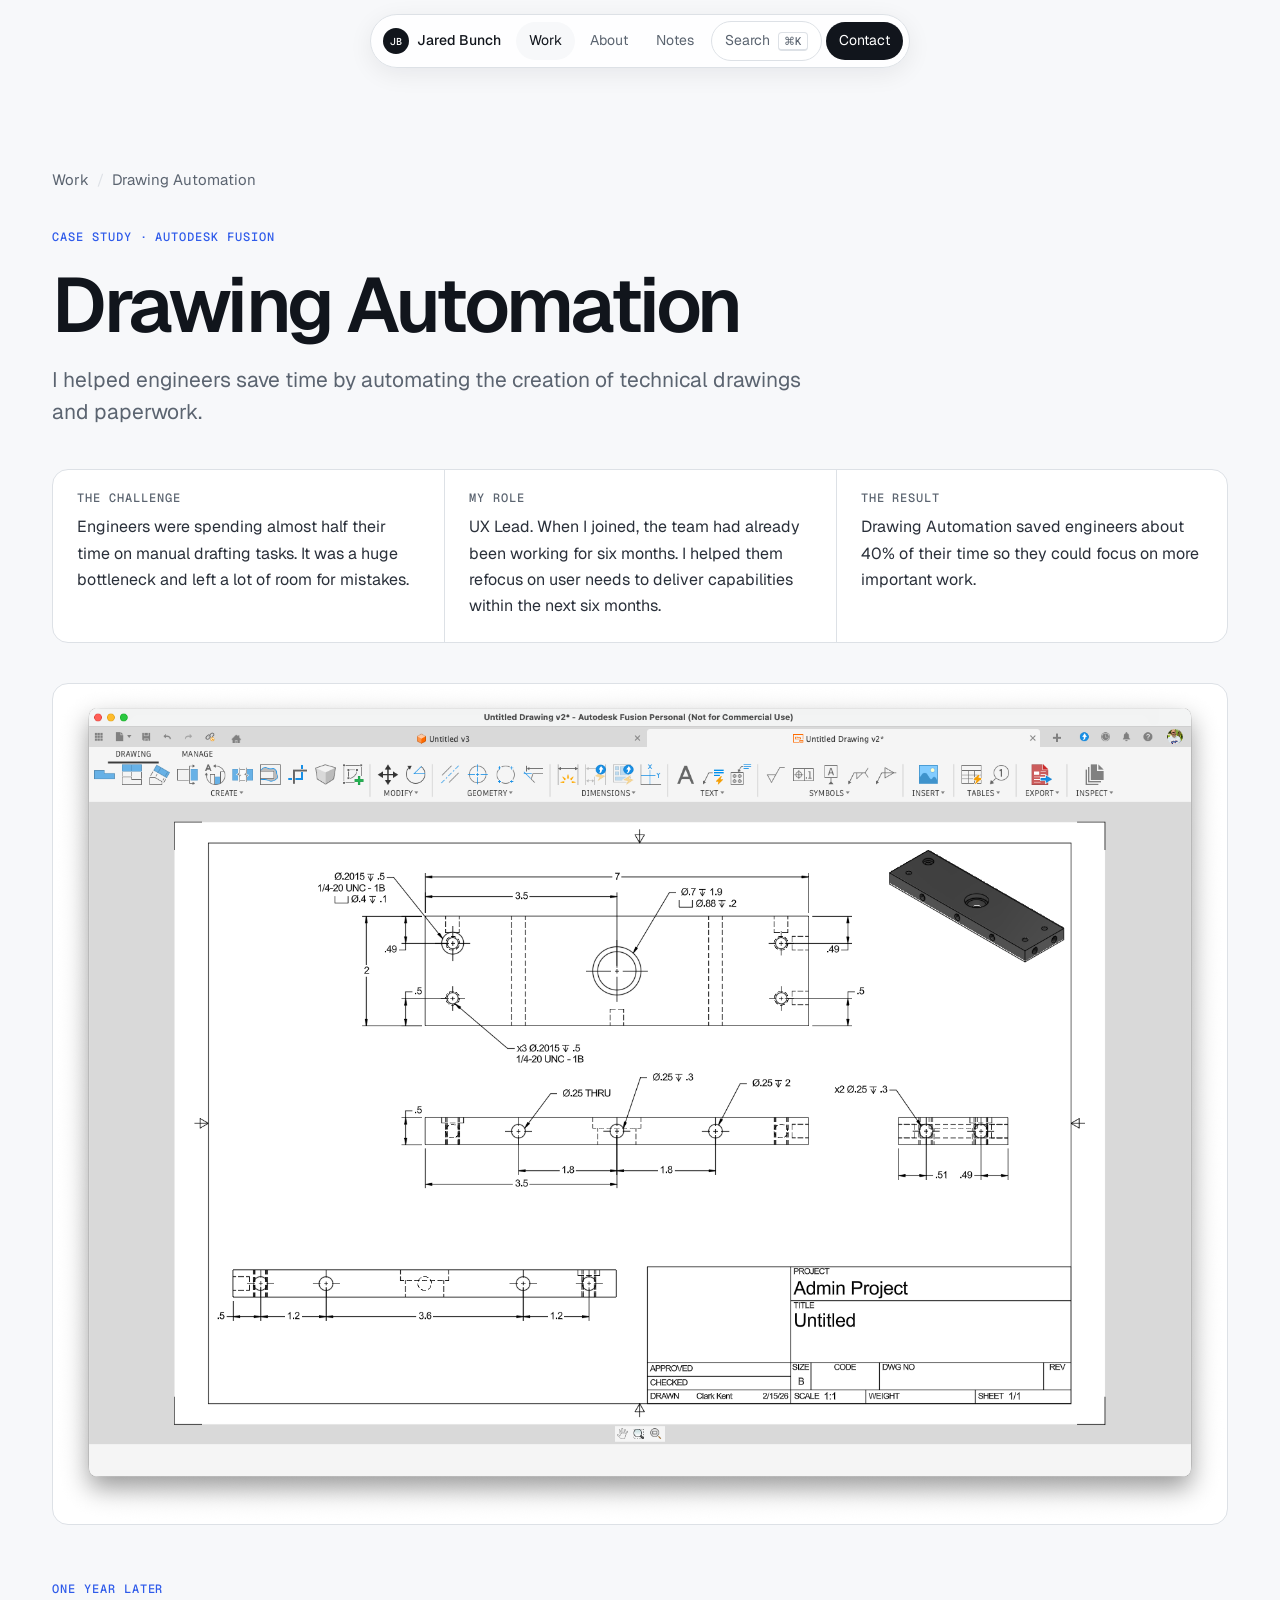
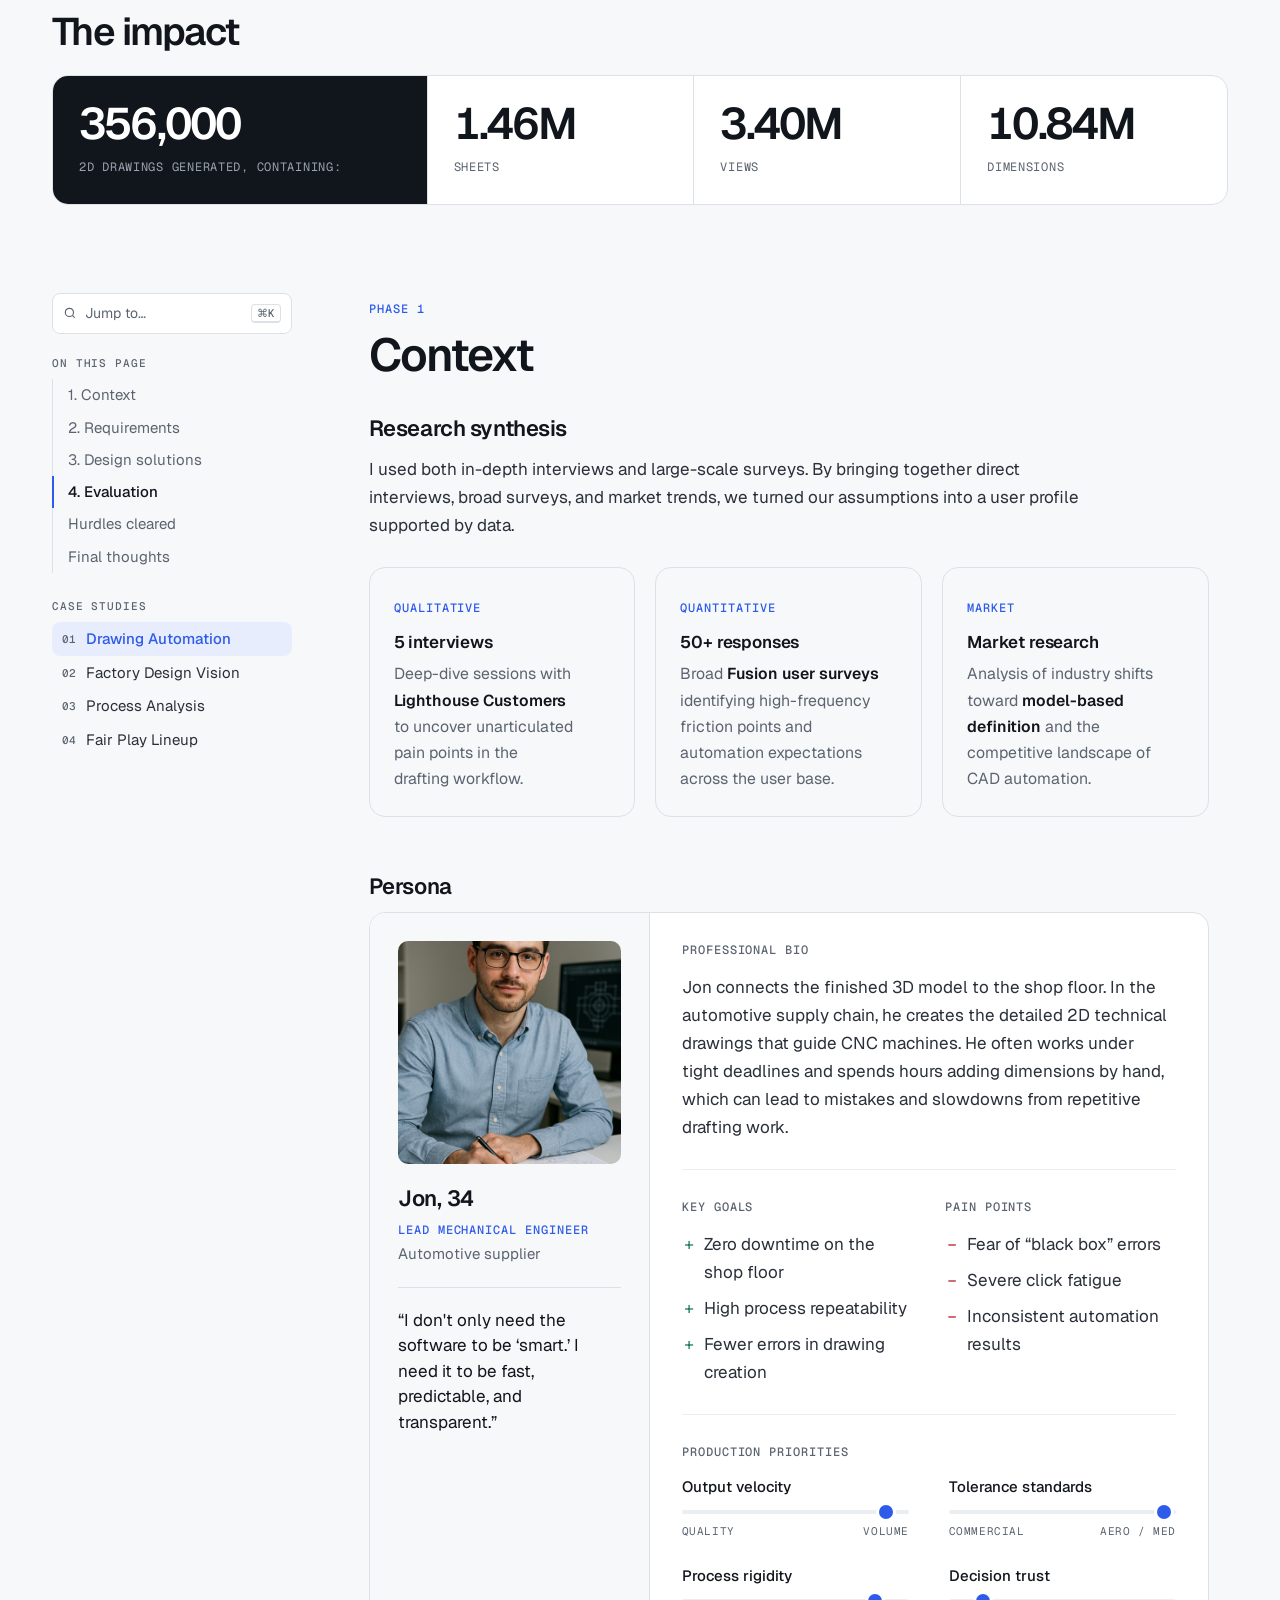
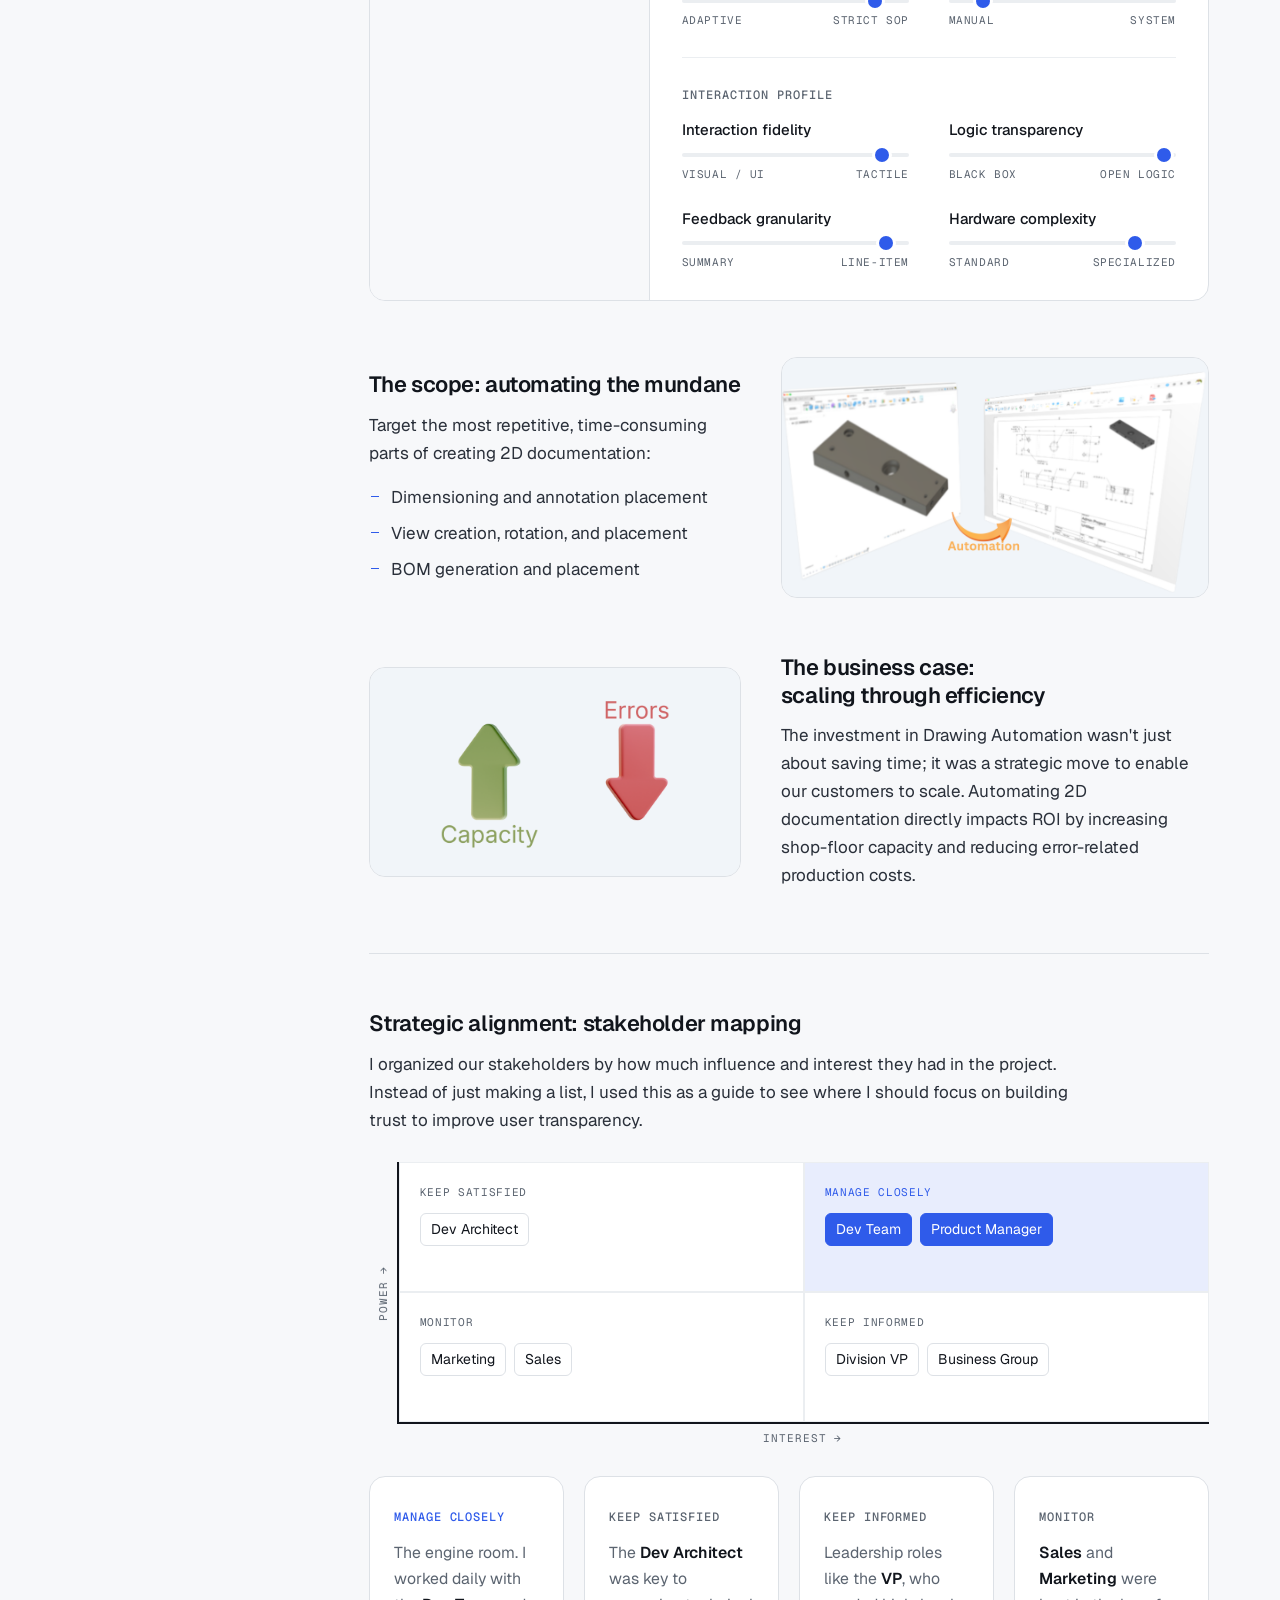
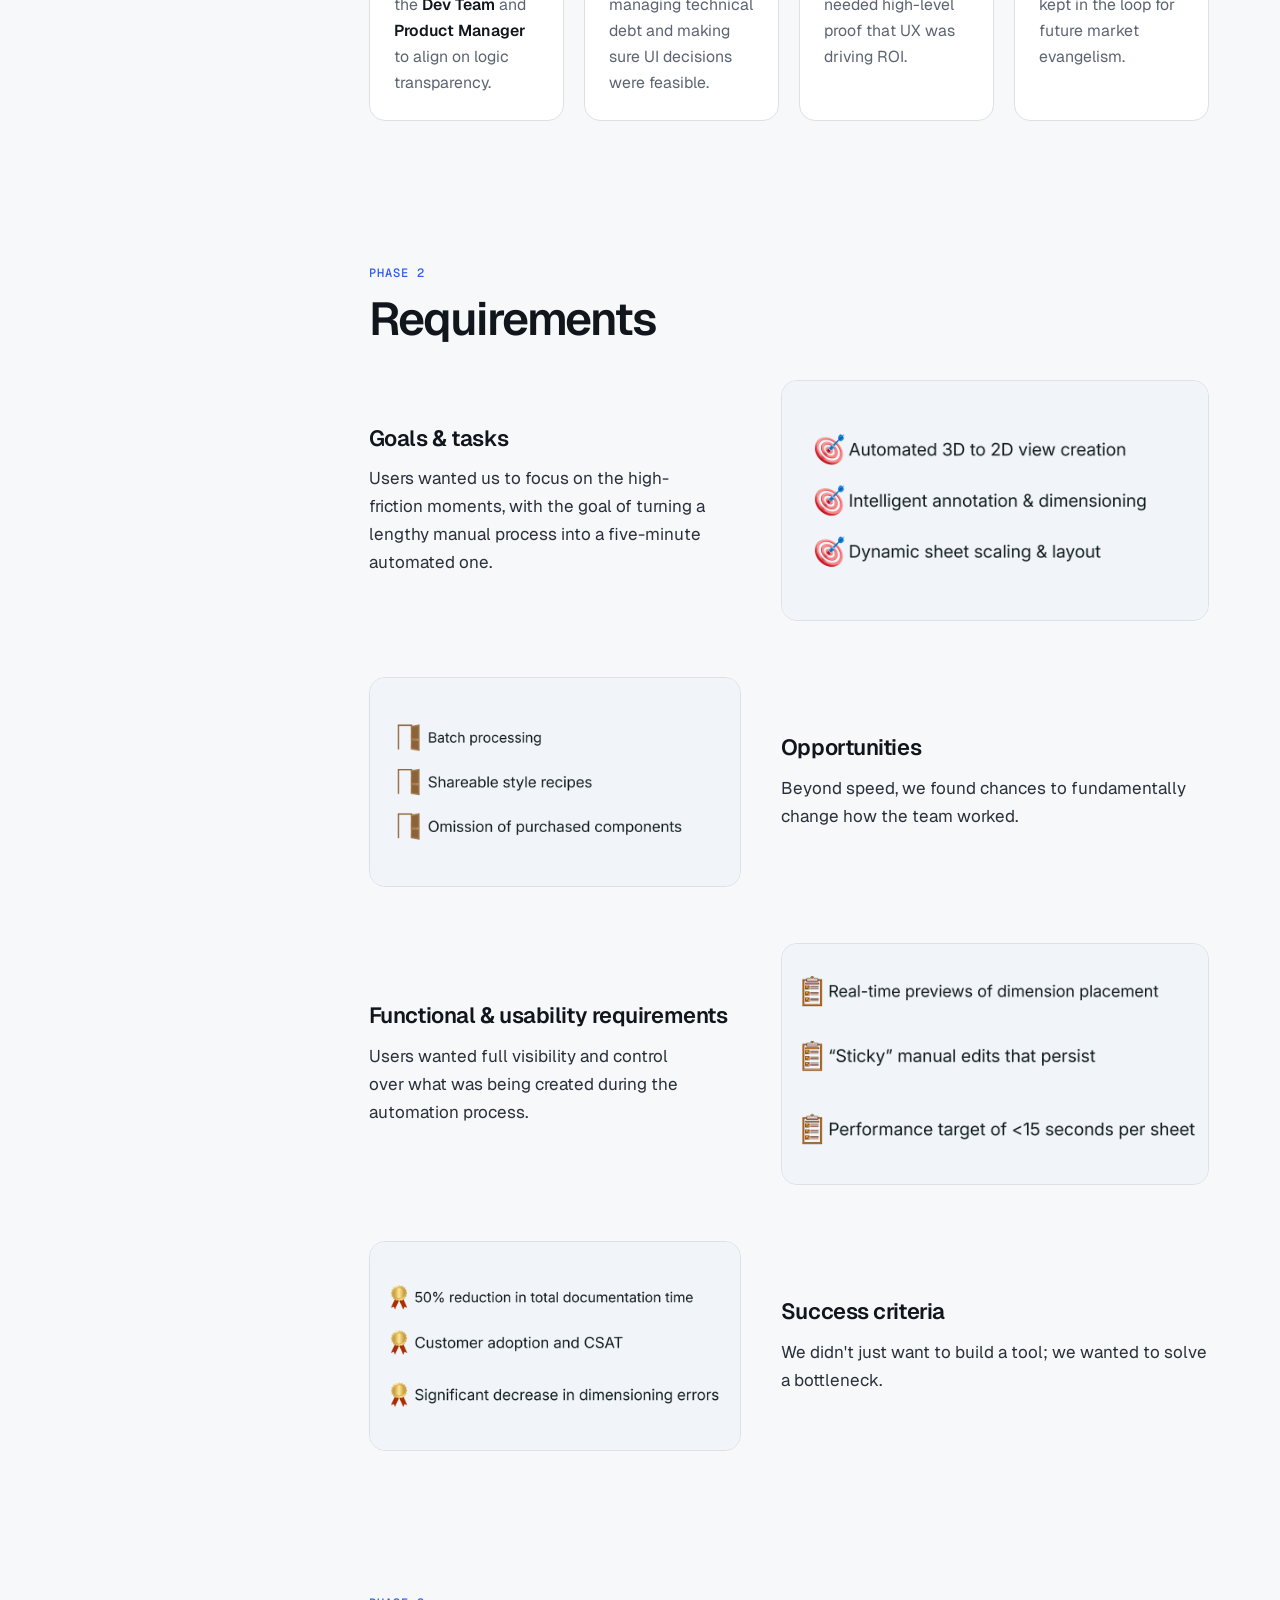
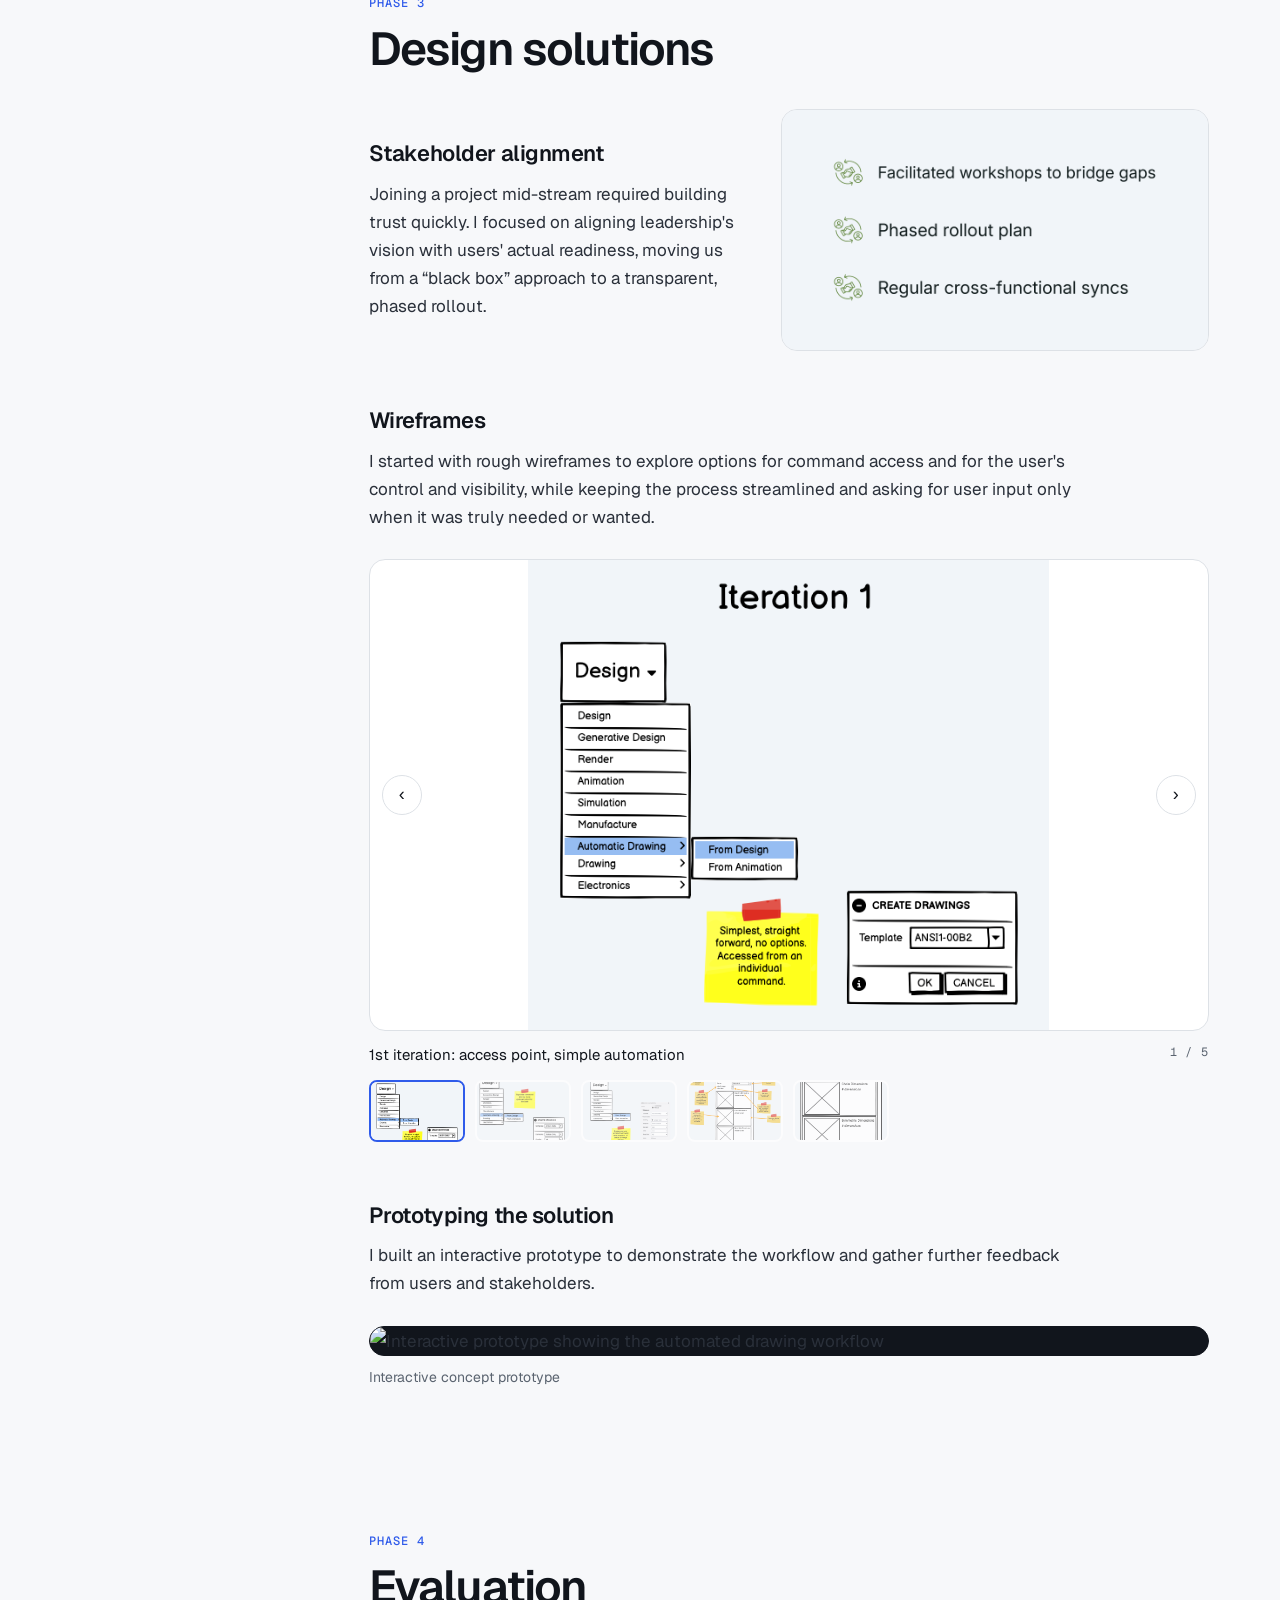
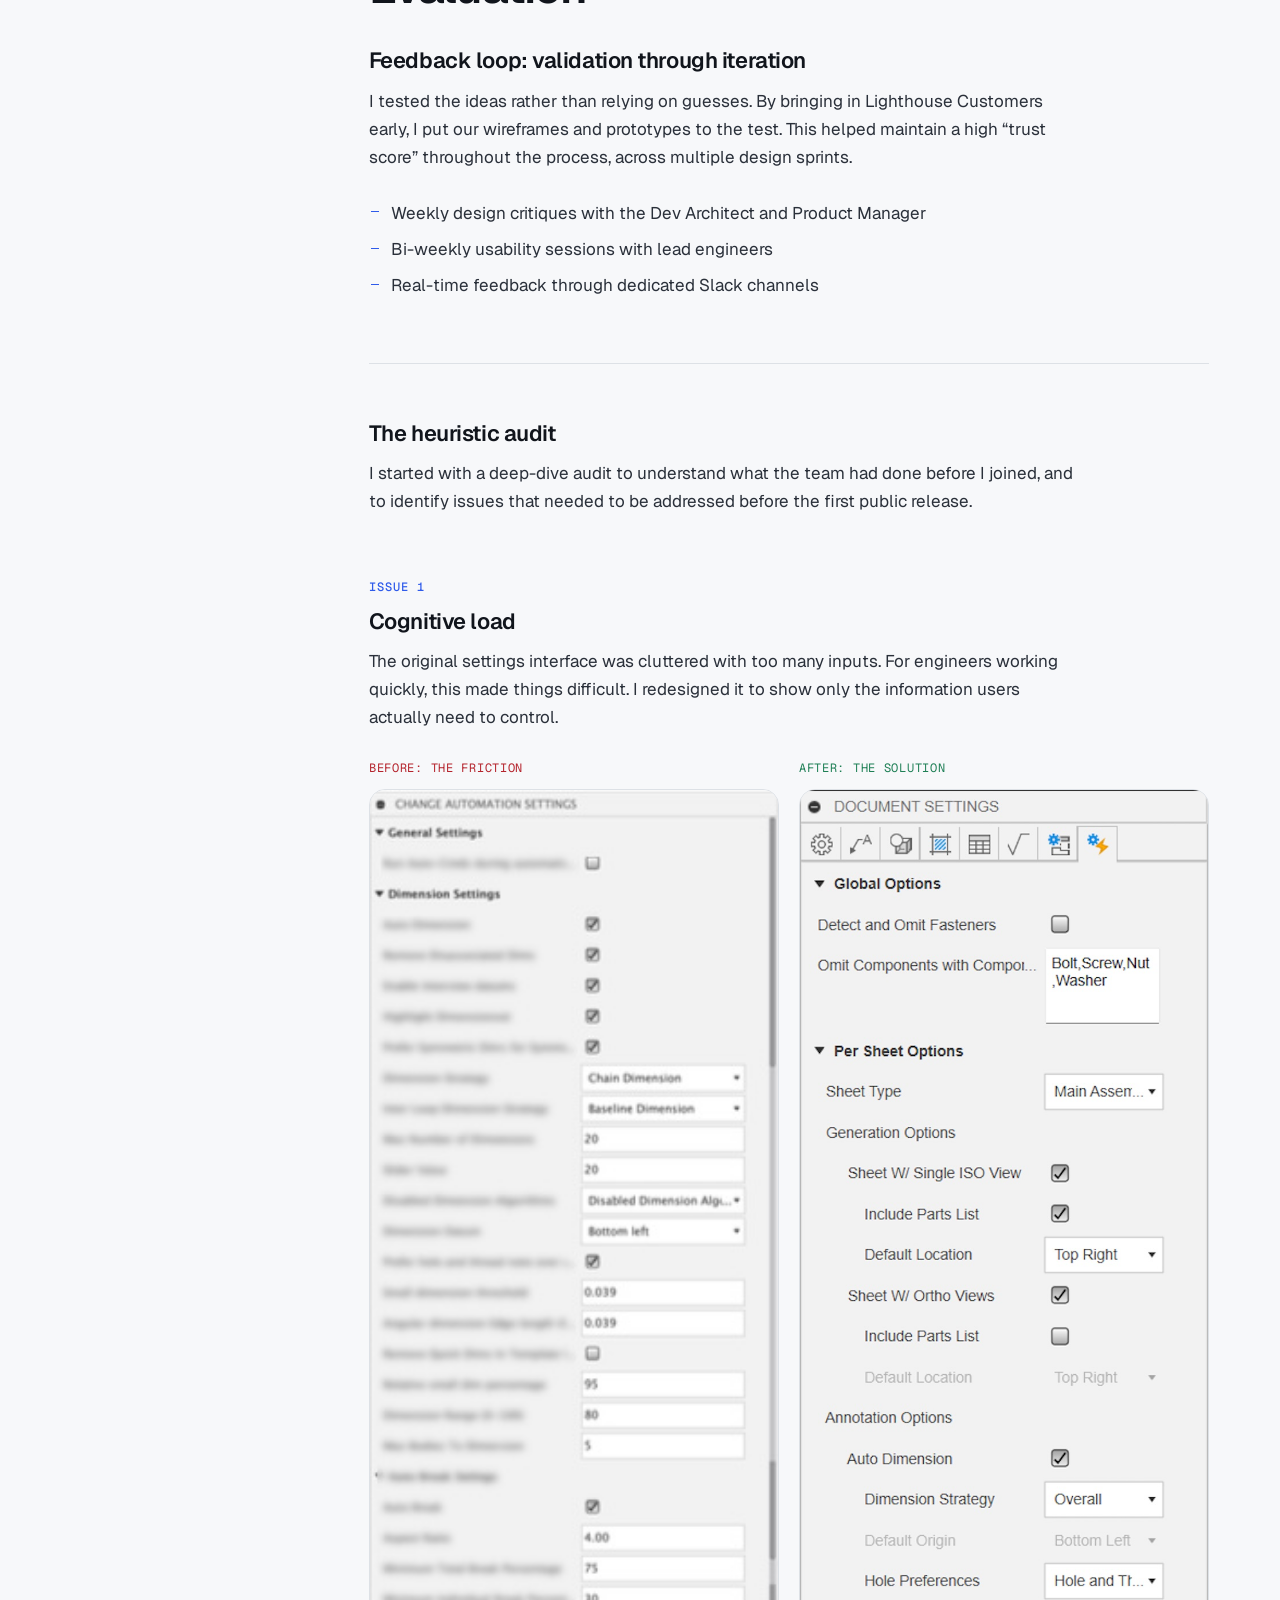
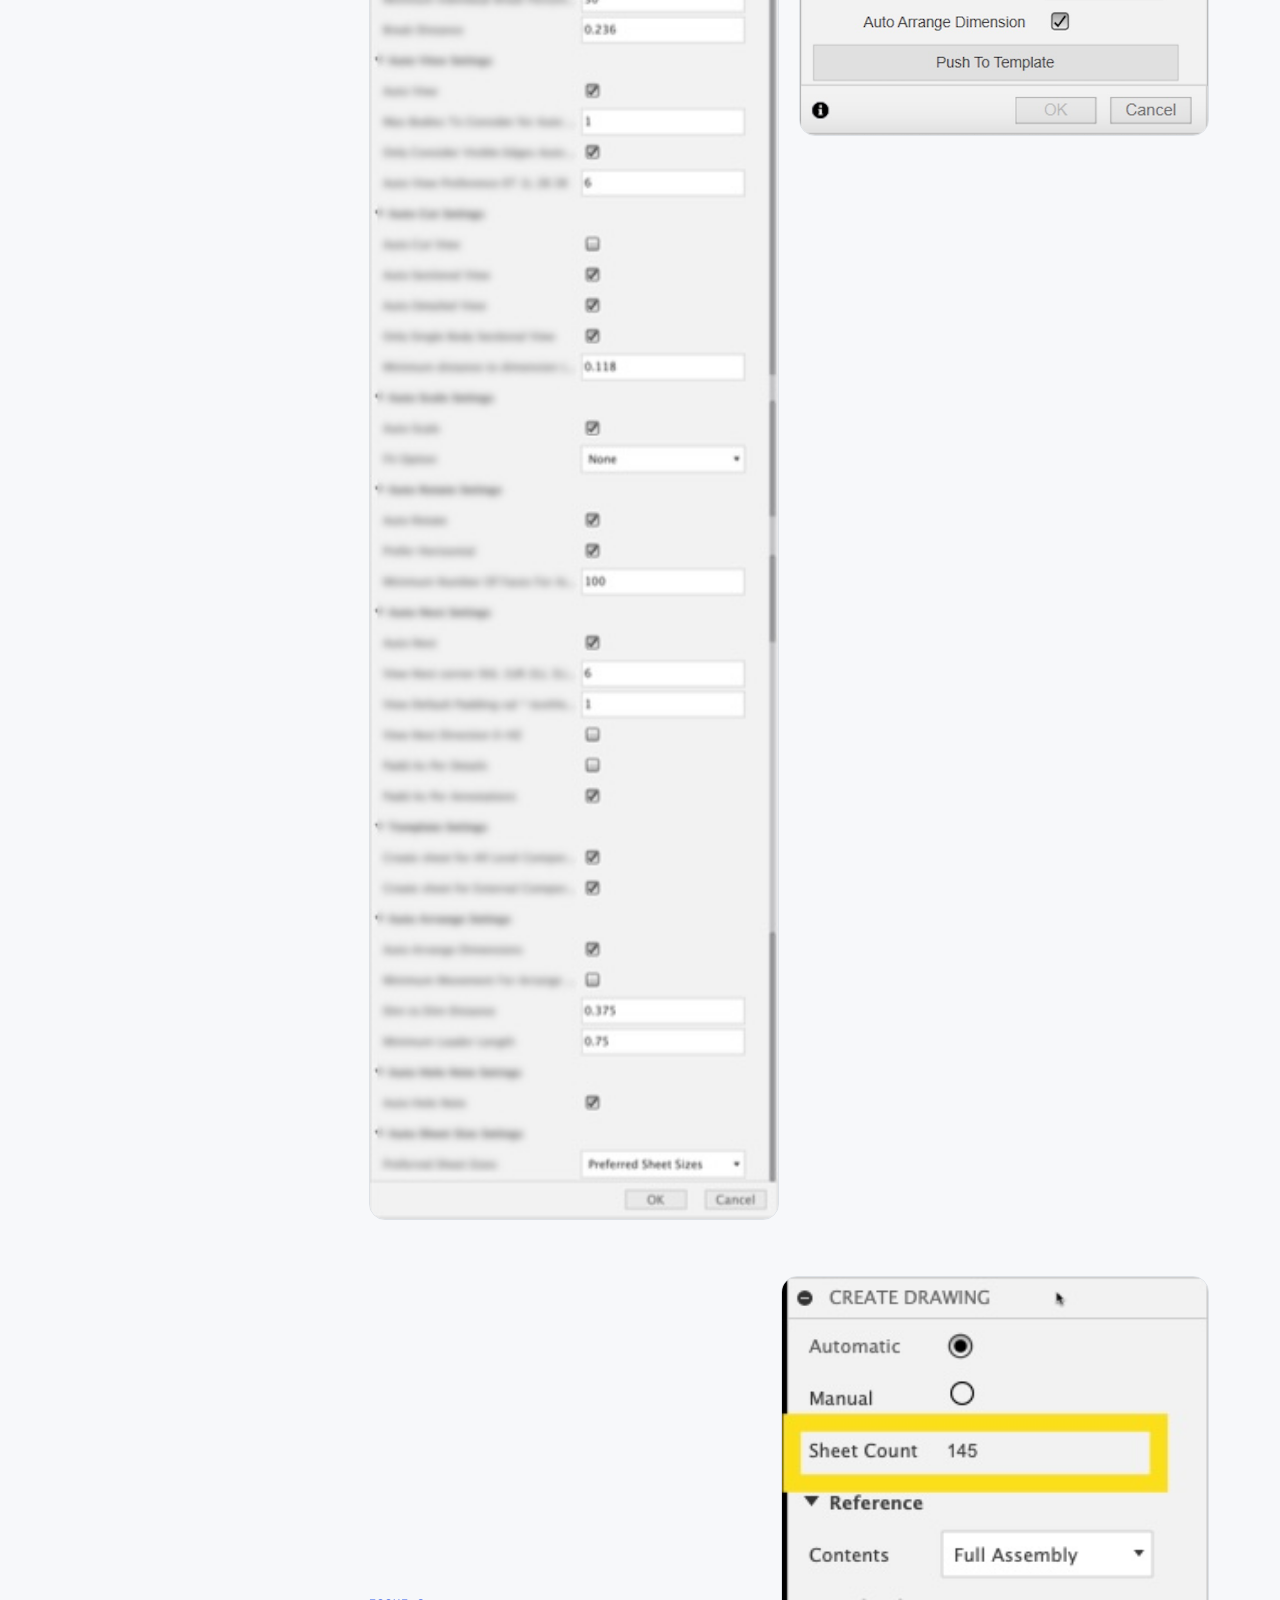
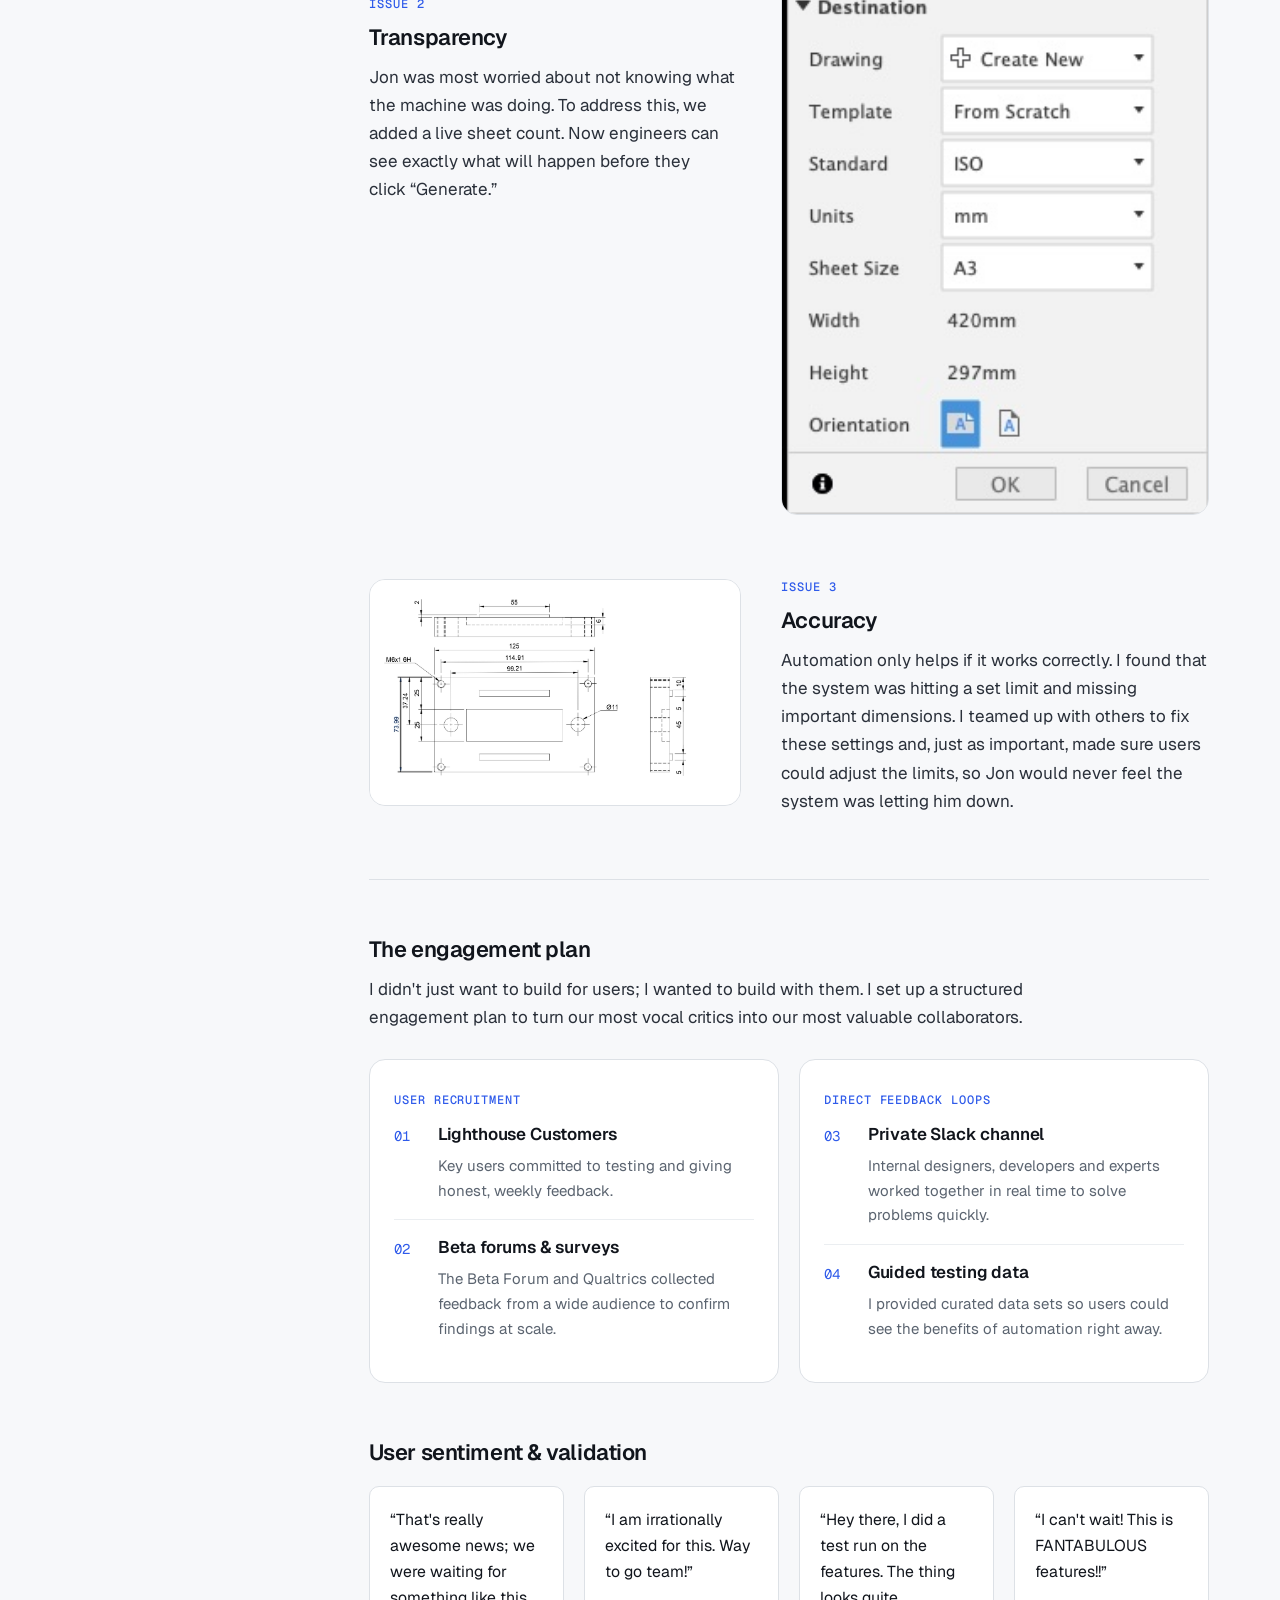
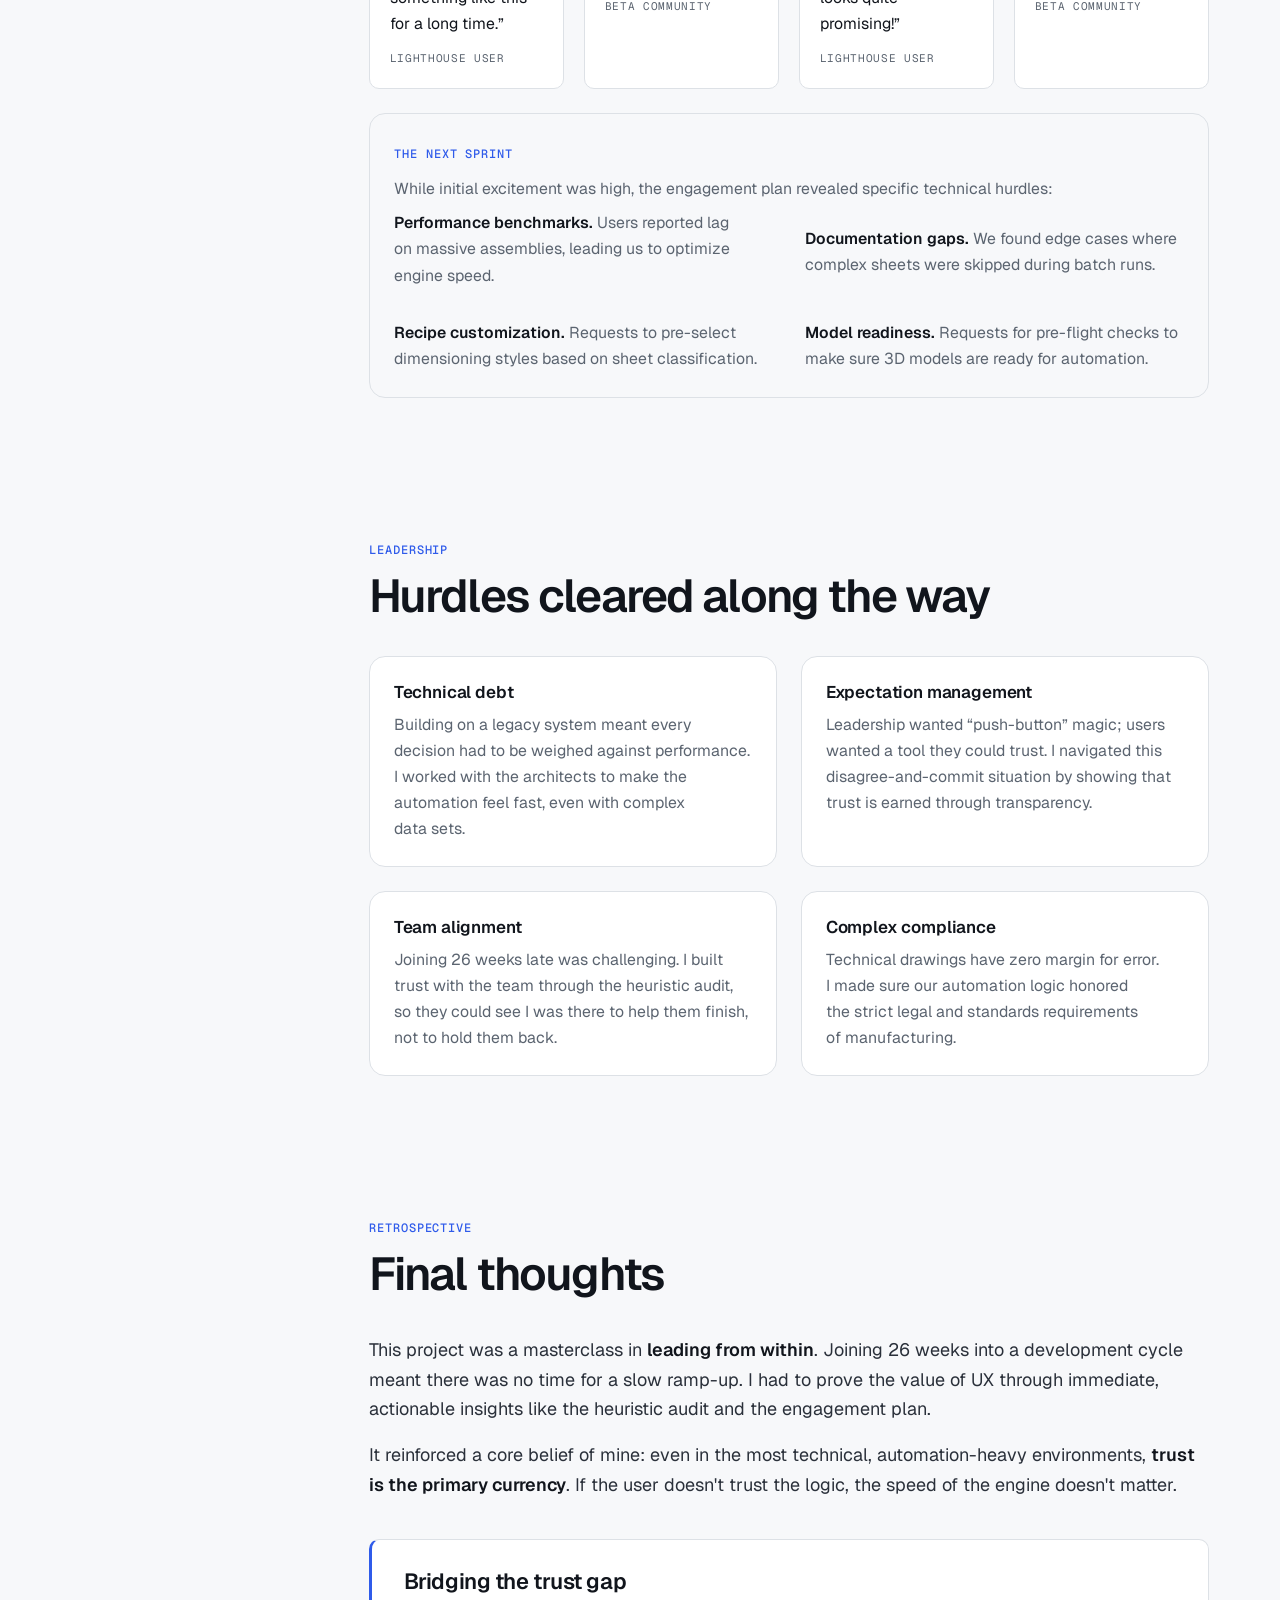
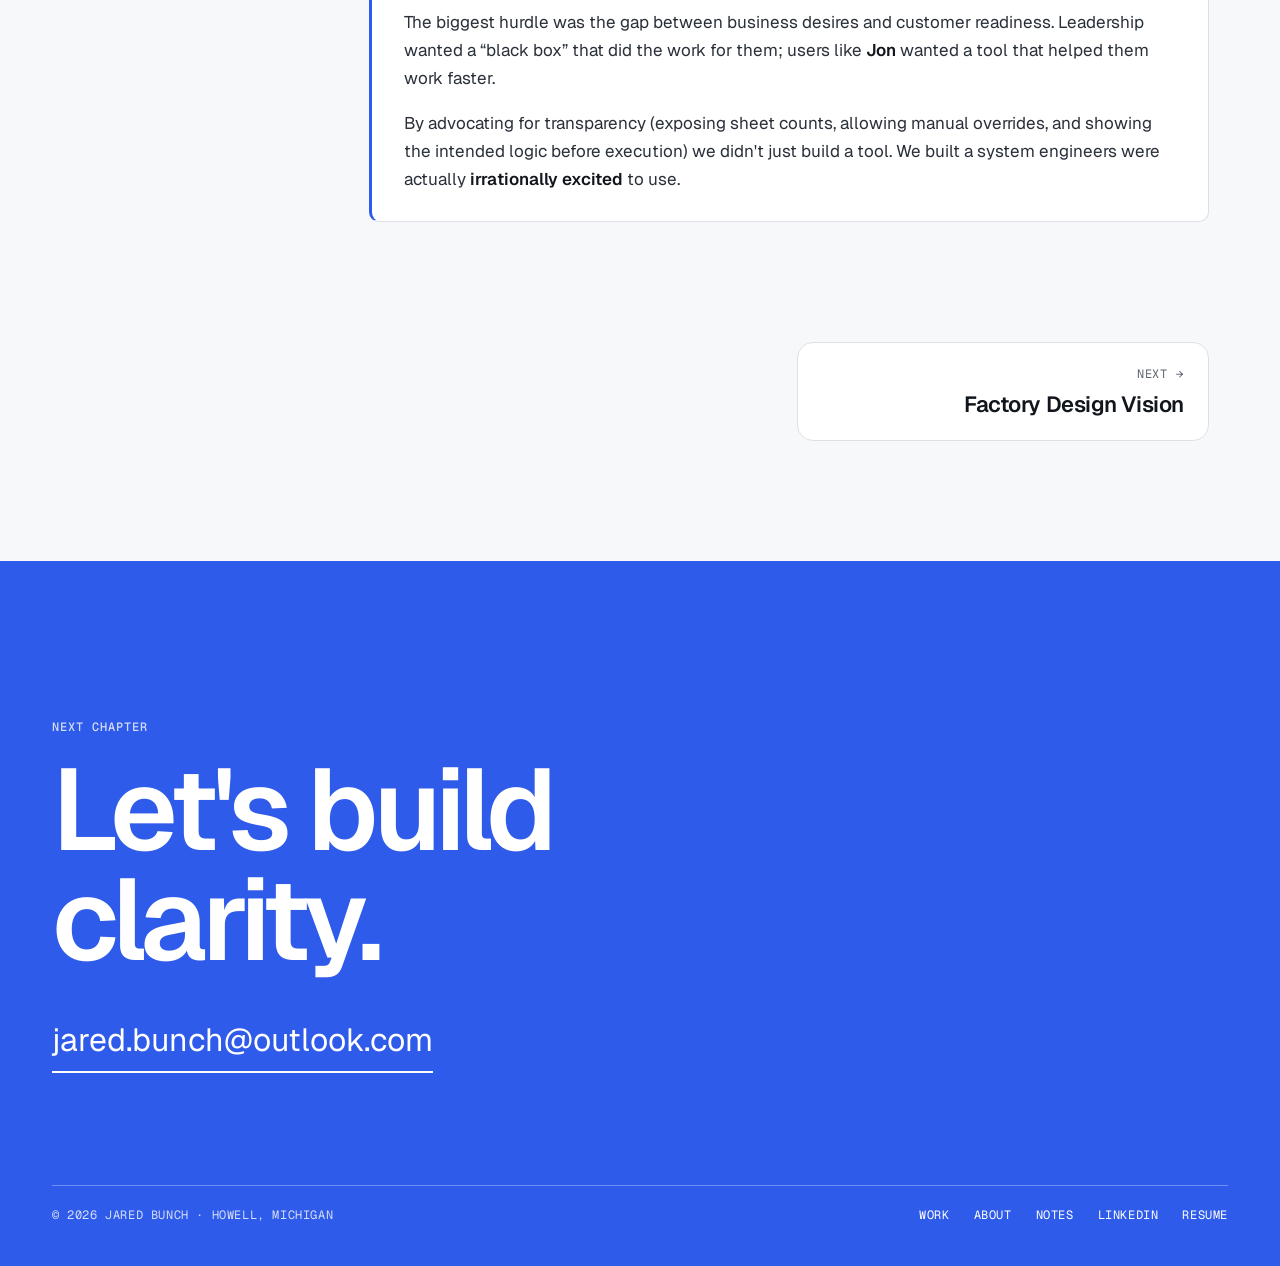
==== commit 1338259f: "Redesign the site: Precision style with Story + Workspace layout - New shared design system: one sty" ====
--- a/Drawing-Automation.html
+++ b/Drawing-Automation.html
@@ -1,885 +1,450 @@
 <!DOCTYPE html>
 <html lang="en">
 <head>
-    <meta charset="UTF-8">
-    <meta name="viewport" content="width=device-width, initial-scale=1.0">
-    <title>Drawing Automation | Jared Bunch</title>
-    <script src="https://cdn.tailwindcss.com"></script>
-    <link href="https://fonts.googleapis.com/css2?family=Inter:wght@300;400;600;800&family=Playfair+Display:wght@700;900&display=swap" rel="stylesheet">
-    <style>
-        body { font-family: 'Inter', sans-serif; scroll-behavior: smooth; }
-        h1, h2, h3 { font-family: 'Playfair Display', serif; }
-        .zoom-cursor { cursor: zoom-in; }
-        
-        .nav-link { position: relative; transition: all 0.3s ease; }
-        .nav-link.active { color: #000; font-weight: 800; }
-        .nav-link.active::before {
-            content: "";
-            position: absolute;
-            left: -1.5rem;
-            top: 0;
-            bottom: 0;
-            width: 3px;
-            background-color: #10b981;
-            border-radius: 0 4px 4px 0;
-        }
-
-        /* Magic Reveal Animation Styles */
-        @keyframes etherealReveal {
-            0% {
-                opacity: 0;
-                filter: blur(30px) brightness(1.5);
-                transform: scale(0.95) translateY(10px);
-            }
-            100% {
-                opacity: 1;
-                filter: blur(0) brightness(1);
-                transform: scale(1) translateY(0);
-            }
-        }
-
-        .animate-reveal { opacity: 0; transition: opacity 0.5s ease; }
-        .is-visible { animation: etherealReveal 2s cubic-bezier(0.22, 1, 0.36, 1) forwards; }
-    </style>
+  <meta charset="UTF-8">
+  <meta name="viewport" content="width=device-width, initial-scale=1.0">
+  <title>Drawing Automation | Jared Bunch</title>
+  <meta name="description" content="Case study: automating technical drawings in Autodesk Fusion so engineers could spend their time on engineering.">
+  <meta property="og:type" content="website">
+  <meta property="og:title" content="Drawing Automation | Jared Bunch">
+  <meta property="og:description" content="Case study: automating technical drawings in Autodesk Fusion so engineers could spend their time on engineering.">
+  <meta property="og:image" content="https://jaredbunch.com/assets/drawingautomation-hero.jpg">
+  <meta name="twitter:card" content="summary_large_image">
+  <link rel="icon" type="image/png" href="assets/favicon.png">
+  <link rel="preconnect" href="https://fonts.googleapis.com">
+  <link rel="preconnect" href="https://fonts.gstatic.com" crossorigin>
+  <link href="https://fonts.googleapis.com/css2?family=Geist:wght@400;500;600&family=Geist+Mono:wght@400;500&display=swap" rel="stylesheet">
+  <link rel="stylesheet" href="assets/css/site.css">
+  <script src="assets/js/site.js" defer></script>
 </head>
-<body class="bg-white text-slate-900 leading-relaxed">
-
-    <nav class="sticky top-0 z-50 bg-white/80 backdrop-blur-md border-b border-slate-100 p-4">
-        <div class="max-w-7xl mx-auto flex justify-between">
-            <a href="index.html" class="text-xs font-black uppercase tracking-widest text-slate-400 hover:text-black transition">← Back to Portfolio</a>
-            <a href="https://www.linkedin.com/in/jaredabunch" target="_blank" class="text-slate-400 hover:text-blue-600 transition">LinkedIn</a>
+<body>
+  <a class="skip-link" href="#main">Skip to content</a>
+  <div class="progress-bar" aria-hidden="true"></div>
+  <nav class="site-nav" aria-label="Main">
+    <a class="nav-brand" href="index.html"><b>JB</b><span>Jared Bunch</span></a>
+    <a class="nav-link" href="work.html" aria-current="page">Work</a>
+    <a class="nav-link" href="mystory.html">About</a>
+    <a class="nav-link" href="notes.html">Notes</a>
+    <button class="nav-search" type="button" data-cmdk aria-label="Search the site">Search <kbd>⌘K</kbd></button>
+    <button class="nav-menu" type="button" data-cmdk>Menu</button>
+    <a class="nav-cta" href="mailto:jared.bunch@outlook.com">Contact</a>
+  </nav>
+
+  <main id="main">
+    <header class="page-head">
+      <div class="wrap">
+        <nav class="crumbs" aria-label="Breadcrumb"><a href="work.html">Work</a><span aria-hidden="true">/</span><span>Drawing Automation</span></nav>
+        <div style="margin-top:28px"><span class="eyebrow">Case study · Autodesk Fusion</span></div>
+        <h1>Drawing Automation</h1>
+        <p class="lede">I helped engineers save time by automating the creation of technical drawings and paperwork.</p>
+        <div class="summary">
+          <div><h2>The challenge</h2><p>Engineers were spending almost half their time on manual drafting tasks. It was a huge bottleneck and left a lot of room for mistakes.</p></div>
+          <div><h2>My role</h2><p>UX Lead. When I joined, the team had already been working for six months. I helped them refocus on user needs to deliver capabilities within the next six months.</p></div>
+          <div><h2>The result</h2><p>Drawing Automation saved engineers about 40% of their time so they could focus on more important work.</p></div>
         </div>
-    </nav>
-
-    <header class="max-w-4xl mx-auto px-6 pt-24 pb-16">
-        <span class="text-emerald-600 font-black tracking-widest uppercase text-xs">Case Study</span>
-        <h1 class="text-5xl md:text-7xl font-black mt-6 mb-8 tracking-tight text-balance">Drawing Automation</h1>
-        <p class="text-2xl text-slate-500 font-light text-balance">I helped engineers save time by automating the creation of technical drawings and paperwork.</p>
+      </div>
     </header>
-
-    <section class="bg-slate-50 py-20 border-y border-slate-100">
-        <div class="max-w-5xl mx-auto px-6 grid grid-cols-1 md:grid-cols-3 gap-12 text-sm">
-            <div>
-                <h4 class="font-black uppercase text-slate-400 mb-4">The Challenge</h4>
-                <p class="text-slate-700 leading-relaxed">Engineers were spending almost half their time on manual drafting tasks. It was a huge bottleneck and left a lot of room for mistakes.</p>
-            </div>
-            <div>
-                <h4 class="font-black uppercase text-slate-400 mb-4">My Role</h4>
-                <p class="text-slate-700 leading-relaxed">I was the UX Lead. When I joined the project, the team had already been working for six months. I helped them refocus on the user needs to deliver capabilities within the next 6 months.</p>
-            </div>
-            <div>
-                <h4 class="font-black uppercase text-slate-400 mb-4">The Result</h4>
-                <p class="text-slate-700 leading-relaxed">Drawing Automation saved engineers about 40% of their time so they could focus on more important work.</p>
-            </div>
+    <div class="wrap">
+      <figure class="figure"><div class="figure-frame"><img src="assets/project-hero.png" alt="Automated drawing transformation" class="zoomable"></div></figure>
+      <div style="margin-top:48px">
+        <span class="eyebrow">One year later</span>
+        <h2 style="margin:10px 0 24px;font-size:clamp(1.75rem,3vw,2.5rem)">The impact</h2>
+        <div class="metrics">
+          <div class="metric metric--lead"><div class="metric-value">356,000</div><div class="metric-label">2D drawings generated, containing:</div></div>
+          <div class="metric"><div class="metric-value">1.46M</div><div class="metric-label">Sheets</div></div>
+          <div class="metric"><div class="metric-value">3.40M</div><div class="metric-label">Views</div></div>
+          <div class="metric"><div class="metric-value">10.84M</div><div class="metric-label">Dimensions</div></div>
         </div>
-    </section>
-
-    <section class="py-12 bg-white overflow-hidden">
-        <div class="max-w-6xl mx-auto px-6">
-            <div class="relative group">
-                <div id="magicImage" class="animate-reveal rounded-[3rem] shadow-2xl overflow-hidden aspect-[21/9] bg-slate-200">
-                    <img src="assets/project-hero.png" 
-                         alt="Automated drawing transformation" 
-                         class="w-full h-full object-cover object-top transition-transform duration-700 group-hover:scale-105">
-                    <div class="absolute inset-0 bg-gradient-to-tr from-emerald-500/10 to-transparent opacity-0 group-hover:opacity-100 transition-opacity duration-700"></div>
-                </div>
-            </div>
+      </div>
+    </div>
+
+    <div class="wrap workspace">
+      <aside class="sidebar" aria-label="Case study navigation">
+        <button class="sidebar-search" type="button" data-cmdk><svg width="14" height="14" viewBox="0 0 24 24" fill="none" stroke="currentColor" stroke-width="2" aria-hidden="true"><circle cx="11" cy="11" r="7"/><path d="m20 20-3.5-3.5"/></svg><span>Jump to…</span><kbd>⌘K</kbd></button>
+        <div class="sidebar-group">
+          <h2>On this page</h2>
+          <ol class="toc">
+            <li><a href="#context">1. Context</a></li>
+            <li><a href="#requirements">2. Requirements</a></li>
+            <li><a href="#solutions">3. Design solutions</a></li>
+            <li><a href="#evaluation">4. Evaluation</a></li>
+            <li><a href="#hurdles">Hurdles cleared</a></li>
+            <li><a href="#final-thoughts">Final thoughts</a></li>
+          </ol>
         </div>
-    </section>
-
-    <section id="impact" class="py-16 border-b border-slate-100">
-        <div class="max-w-5xl mx-auto px-6">
-            <header class="mb-8">
-                <span class="text-emerald-600 font-bold uppercase text-xs tracking-widest">Results</span>
-                <h2 class="text-4xl font-bold mt-4 italic">One year later: The impact</h2>
-            </header>
-            
-            <div class="grid grid-cols-1 gap-8 text-center mb-8">
-                <div class="bg-black text-white p-12 rounded-[2rem] shadow-2xl">
-                    <span class="text-6xl font-black italic text-emerald-400">356,000</span>
-                    <p class="mt-4 uppercase tracking-[0.2em] font-bold text-xs opacity-70">2D drawings generated containing:</p>
-                </div>
-            </div>
-            
-            <div class="grid grid-cols-1 md:grid-cols-3 gap-8 text-center">
-                <div class="bg-slate-50 p-12 rounded-[2rem]">
-                    <span class="text-4xl font-black italic text-slate-900">1.46M</span>
-                    <p class="mt-4 uppercase tracking-[0.2em] font-bold text-xs text-slate-500">Sheets</p>
-                </div>
-                <div class="bg-slate-50 p-12 rounded-[2rem]">
-                    <span class="text-4xl font-black italic text-slate-900">3.40M</span>
-                    <p class="mt-4 uppercase tracking-[0.2em] font-bold text-xs text-slate-500">Views</p>
-                </div>
-                <div class="bg-slate-50 p-12 rounded-[2rem]">
-                    <span class="text-4xl font-black italic text-slate-900">10.84M</span>
-                    <p class="mt-4 uppercase tracking-[0.2em] font-bold text-xs text-slate-500">Dimensions</p>
-                </div>
-            </div>
+        <div class="sidebar-group">
+          <h2>Case studies</h2>
+          <ul class="project-list">
+            <li><a href="Drawing-Automation.html" aria-current="page"><span class="n">01</span>Drawing Automation</a></li>
+            <li><a href="factory-design.html"><span class="n">02</span>Factory Design Vision</a></li>
+            <li><a href="processanalysis.html"><span class="n">03</span>Process Analysis</a></li>
+            <li><a href="fairplayengine.html"><span class="n">04</span>Fair Play Lineup</a></li>
+          </ul>
         </div>
-    </section>
-
-    <div class="max-w-7xl mx-auto px-6 py-32 flex flex-col lg:flex-row gap-16">
-        
-        <aside class="hidden lg:block w-64 flex-shrink-0">
-            <nav class="sticky top-32 self-start border-r border-slate-100 pr-8">
-                <h4 class="text-xs font-black uppercase tracking-widest text-slate-900 mb-8">Process</h4>
-                <ul class="space-y-6 text-sm font-medium">
-                    <li><a href="#context" class="nav-link text-slate-400 hover:text-black block">Phase 1: Context</a></li>
-                    <li><a href="#requirements" class="nav-link text-slate-400 hover:text-black block">Phase 2: Requirements</a></li>
-                    <li><a href="#solutions" class="nav-link text-slate-400 hover:text-black block">Phase 3: Prototyping the Solution</a></li>
-                    <li><a href="#evaluation" class="nav-link text-slate-400 hover:text-black block">Phase 4: Evaluation</a></li>
-                    <li><a href="#hurdles" class="nav-link text-slate-400 hover:text-black block">Hurdles Cleared</a></li>
-                    <li><a href="#final-thoughts" class="nav-link text-slate-400 hover:text-black block">Final Thoughts</a></li>
-                </ul>
-            </nav>
-        </aside>
-        
-        <article class="flex-grow max-w-4xl space-y-20">
-
-            <section id="context" class="space-y-12">
-                <header>
-                    <span class="text-emerald-600 font-bold uppercase text-xs tracking-widest">Phase 1</span>
-                    <h2 class="text-4xl font-bold mt-4 mb-8 text-balance">Context</h2>
-                </header>
-                <div class="pt-8 py-16 border-t border-slate-100">
-    <h3 class="text-2xl font-bold mb-4">Research Synthesis</h3>
-    <p class="text-slate-600 text-lg mb-12">I used both in-depth interviews and large-scale surveys. By bringing together direct interviews, broad surveys, and market trends, we turned our assumptions into a user profile supported by data.</p>
-
-    <div class="grid grid-cols-1 md:grid-cols-3 gap-8 relative">
-        
-        <div class="bg-slate-50 p-8 rounded-[2rem] border border-slate-100 relative z-10">
-            <div class="w-10 h-10 rounded-xl bg-emerald-500/10 flex items-center justify-center mb-6">
-                <svg xmlns="http://www.w3.org/2000/svg" width="20" height="20" viewBox="0 0 24 24" fill="none" stroke="#10b981" stroke-width="2.5" stroke-linecap="round" stroke-linejoin="round"><path d="M21 15a2 2 0 0 1-2 2H7l-4 4V5a2 2 0 0 1 2-2h14a2 2 0 0 1 2 2z"></path></svg>
-            </div>
-            <h4 class="text-sm font-black uppercase tracking-widest text-slate-900 mb-2">5 Interviews</h4>
-            <p class="text-xs text-slate-500 leading-relaxed">Deep-dive sessions with <strong>Lighthouse Customers</strong> to uncover unarticulated pain points in the drafting workflow.</p>
-        </div>
-
-        <div class="bg-slate-50 p-8 rounded-[2rem] border border-slate-100 relative z-10">
-            <div class="w-10 h-10 rounded-xl bg-emerald-500/10 flex items-center justify-center mb-6">
-                <svg xmlns="http://www.w3.org/2000/svg" width="20" height="20" viewBox="0 0 24 24" fill="none" stroke="#10b981" stroke-width="2.5" stroke-linecap="round" stroke-linejoin="round"><path d="M212 20V4a2 2 0 0 0-2-2H4a2 2 0 0 0-2 2v16a2 2 0 0 0 2 2h16a2 2 0 0 0 2-2zM8 12l3 3 5-5"></path></svg>
-            </div>
-            <h4 class="text-sm font-black uppercase tracking-widest text-slate-900 mb-2">50+ Responses</h4>
-            <p class="text-xs text-slate-500 leading-relaxed">Broad <strong>Fusion User Surveys</strong> identifying high-frequency friction points and automation expectations across the user base.</p>
-        </div>
-
-        <div class="bg-slate-50 p-8 rounded-[2rem] border border-slate-100 relative z-10">
-            <div class="w-10 h-10 rounded-xl bg-emerald-500/10 flex items-center justify-center mb-6">
-                <svg xmlns="http://www.w3.org/2000/svg" width="20" height="20" viewBox="0 0 24 24" fill="none" stroke="#10b981" stroke-width="2.5" stroke-linecap="round" stroke-linejoin="round"><circle cx="12" cy="12" r="10"></circle><line x1="2" y1="12" x2="22" y2="12"></line><path d="M12 2a15.3 15.3 0 0 1 4 10 15.3 15.3 0 0 1-4 10 15.3 15.3 0 0 1-4-10 15.3 15.3 0 0 1 4-10z"></path></svg>
-            </div>
-            <h4 class="text-sm font-black uppercase tracking-widest text-slate-900 mb-2">Market Research</h4>
-            <p class="text-xs text-slate-500 leading-relaxed">Analysis of industry shifts toward <strong>model-based definition</strong> and the competitive landscape of CAD automation.</p>
-        </div>
-
-        <div class="hidden md:block absolute left-1/2 top-full -translate-x-1/2 w-px h-12 bg-gradient-to-b from-slate-200 to-transparent"></div>
+      </aside>
+
+      <article class="article">
+
+        <!-- Phase 1 -->
+        <section class="phase" id="context">
+          <div class="phase-head">
+            <span class="eyebrow">Phase 1</span>
+            <h2>Context</h2>
+          </div>
+
+          <div class="block" style="margin-top:0">
+            <h3>Research synthesis</h3>
+            <p>I used both in-depth interviews and large-scale surveys. By bringing together direct interviews, broad surveys, and market trends, we turned our assumptions into a user profile supported by data.</p>
+            <div class="grid grid-3">
+              <div class="card card--flat">
+                <span class="eyebrow">Qualitative</span>
+                <h4>5 interviews</h4>
+                <p>Deep-dive sessions with <strong>Lighthouse Customers</strong> to uncover unarticulated pain points in the drafting workflow.</p>
+              </div>
+              <div class="card card--flat">
+                <span class="eyebrow">Quantitative</span>
+                <h4>50+ responses</h4>
+                <p>Broad <strong>Fusion user surveys</strong> identifying high-frequency friction points and automation expectations across the user base.</p>
+              </div>
+              <div class="card card--flat">
+                <span class="eyebrow">Market</span>
+                <h4>Market research</h4>
+                <p>Analysis of industry shifts toward <strong>model-based definition</strong> and the competitive landscape of CAD automation.</p>
+              </div>
+            </div>
+          </div>
+
+          <div class="block">
+            <h3>Persona</h3>
+            <div class="persona">
+              <div class="persona-id">
+                <img src="assets/jon-placeholder.png" alt="Jon, persona portrait" class="zoomable">
+                <h4>Jon, 34</h4>
+                <span class="eyebrow">Lead Mechanical Engineer</span>
+                <p class="muted small">Automotive supplier</p>
+                <blockquote>“I don't only need the software to be ‘smart.’ I need it to be fast, predictable, and transparent.”</blockquote>
+              </div>
+              <div class="persona-detail">
+                <section>
+                  <h5>Professional bio</h5>
+                  <p>Jon connects the finished 3D model to the shop floor. In the automotive supply chain, he creates the detailed 2D technical drawings that guide CNC machines. He often works under tight deadlines and spends hours adding dimensions by hand, which can lead to mistakes and slowdowns from repetitive drafting work.</p>
+                </section>
+                <section class="grid grid-2" style="gap:32px">
+                  <div>
+                    <h5>Key goals</h5>
+                    <ul class="list list--plus" style="margin:0">
+                      <li>Zero downtime on the shop floor</li>
+                      <li>High process repeatability</li>
+                      <li>Fewer errors in drawing creation</li>
+                    </ul>
+                  </div>
+                  <div>
+                    <h5>Pain points</h5>
+                    <ul class="list list--minus" style="margin:0">
+                      <li>Fear of “black box” errors</li>
+                      <li>Severe click fatigue</li>
+                      <li>Inconsistent automation results</li>
+                    </ul>
+                  </div>
+                </section>
+                <section>
+                  <h5>Production priorities</h5>
+                  <div class="spectrums">
+                    <div><div class="spectrum-name">Output velocity</div><div class="spectrum-track"><span style="left:90%"></span></div><div class="spectrum-ends"><span>Quality</span><span>Volume</span></div></div>
+                    <div><div class="spectrum-name">Tolerance standards</div><div class="spectrum-track"><span style="left:95%"></span></div><div class="spectrum-ends"><span>Commercial</span><span>Aero / Med</span></div></div>
+                    <div><div class="spectrum-name">Process rigidity</div><div class="spectrum-track"><span style="left:85%"></span></div><div class="spectrum-ends"><span>Adaptive</span><span>Strict SOP</span></div></div>
+                    <div><div class="spectrum-name">Decision trust</div><div class="spectrum-track"><span style="left:15%"></span></div><div class="spectrum-ends"><span>Manual</span><span>System</span></div></div>
+                  </div>
+                </section>
+                <section>
+                  <h5>Interaction profile</h5>
+                  <div class="spectrums">
+                    <div><div class="spectrum-name">Interaction fidelity</div><div class="spectrum-track"><span style="left:88%"></span></div><div class="spectrum-ends"><span>Visual / UI</span><span>Tactile</span></div></div>
+                    <div><div class="spectrum-name">Logic transparency</div><div class="spectrum-track"><span style="left:95%"></span></div><div class="spectrum-ends"><span>Black box</span><span>Open logic</span></div></div>
+                    <div><div class="spectrum-name">Feedback granularity</div><div class="spectrum-track"><span style="left:90%"></span></div><div class="spectrum-ends"><span>Summary</span><span>Line-item</span></div></div>
+                    <div><div class="spectrum-name">Hardware complexity</div><div class="spectrum-track"><span style="left:82%"></span></div><div class="spectrum-ends"><span>Standard</span><span>Specialized</span></div></div>
+                  </div>
+                </section>
+              </div>
+            </div>
+          </div>
+
+          <div class="block split">
+            <div>
+              <h3>The scope: automating the mundane</h3>
+              <p>Target the most repetitive, time-consuming parts of creating 2D documentation:</p>
+              <ul class="list">
+                <li>Dimensioning and annotation placement</li>
+                <li>View creation, rotation, and placement</li>
+                <li>BOM generation and placement</li>
+              </ul>
+            </div>
+            <figure class="figure"><div class="figure-frame"><img src="assets/product-scope.png" alt="Product scope: automating the mundane" class="zoomable" loading="lazy"></div></figure>
+          </div>
+
+          <div class="block split split--flip">
+            <div>
+              <h3>The business case: scaling through efficiency</h3>
+              <p>The investment in Drawing Automation wasn't just about saving time; it was a strategic move to enable our customers to scale. Automating 2D documentation directly impacts ROI by increasing shop-floor capacity and reducing error-related production costs.</p>
+            </div>
+            <figure class="figure"><div class="figure-frame"><img src="assets/project-rationale.png" alt="Business rationale for drawing automation" class="zoomable" loading="lazy"></div></figure>
+          </div>
+
+          <hr class="divider">
+          <div class="block">
+            <h3>Strategic alignment: stakeholder mapping</h3>
+            <p>I organized our stakeholders by how much influence and interest they had in the project. Instead of just making a list, I used this as a guide to see where I should focus on building trust to improve user transparency.</p>
+            <div class="matrix-wrap">
+              <div class="matrix-axis matrix-axis--y">Power →</div>
+              <div class="matrix">
+                <div><div class="q-label">Keep satisfied</div><div class="chips"><span class="chip">Dev Architect</span></div></div>
+                <div class="q-key"><div class="q-label">Manage closely</div><div class="chips"><span class="chip">Dev Team</span><span class="chip">Product Manager</span></div></div>
+                <div><div class="q-label">Monitor</div><div class="chips"><span class="chip">Marketing</span><span class="chip">Sales</span></div></div>
+                <div><div class="q-label">Keep informed</div><div class="chips"><span class="chip">Division VP</span><span class="chip">Business Group</span></div></div>
+              </div>
+              <div class="matrix-axis matrix-axis--x">Interest →</div>
+            </div>
+            <div class="grid grid-4" style="margin-top:24px">
+              <div class="card"><span class="eyebrow">Manage closely</span><p>The engine room. I worked daily with the <strong>Dev Team</strong> and <strong>Product Manager</strong> to align on logic transparency.</p></div>
+              <div class="card"><span class="eyebrow eyebrow--muted">Keep satisfied</span><p>The <strong>Dev Architect</strong> was key to managing technical debt and making sure UI decisions were feasible.</p></div>
+              <div class="card"><span class="eyebrow eyebrow--muted">Keep informed</span><p>Leadership roles like the <strong>VP</strong>, who needed high-level proof that UX was driving ROI.</p></div>
+              <div class="card"><span class="eyebrow eyebrow--muted">Monitor</span><p><strong>Sales</strong> and <strong>Marketing</strong> were kept in the loop for future market evangelism.</p></div>
+            </div>
+          </div>
+        </section>
+
+        <!-- Phase 2 -->
+        <section class="phase" id="requirements">
+          <div class="phase-head">
+            <span class="eyebrow">Phase 2</span>
+            <h2>Requirements</h2>
+          </div>
+
+          <div class="block split" style="margin-top:0">
+            <div>
+              <h3>Goals &amp; tasks</h3>
+              <p>Users wanted us to focus on the high-friction moments, with the goal of turning a lengthy manual process into a five-minute automated one.</p>
+            </div>
+            <figure class="figure"><div class="figure-frame"><img src="assets/tasks.png" alt="Technical task mapping" class="zoomable" loading="lazy"></div></figure>
+          </div>
+
+          <div class="block split split--flip">
+            <div>
+              <h3>Opportunities</h3>
+              <p>Beyond speed, we found chances to fundamentally change how the team worked.</p>
+            </div>
+            <figure class="figure"><div class="figure-frame"><img src="assets/opportunities.png" alt="Strategic workflow opportunities" class="zoomable" loading="lazy"></div></figure>
+          </div>
+
+          <div class="block split">
+            <div>
+              <h3>Functional &amp; usability requirements</h3>
+              <p>Users wanted full visibility and control over what was being created during the automation process.</p>
+            </div>
+            <figure class="figure"><div class="figure-frame"><img src="assets/requirements.png" alt="Functional and usability requirement mapping" class="zoomable" loading="lazy"></div></figure>
+          </div>
+
+          <div class="block split split--flip">
+            <div>
+              <h3>Success criteria</h3>
+              <p>We didn't just want to build a tool; we wanted to solve a bottleneck.</p>
+            </div>
+            <figure class="figure"><div class="figure-frame"><img src="assets/success.png" alt="Success metrics and validation targets" class="zoomable" loading="lazy"></div></figure>
+          </div>
+        </section>
+
+        <!-- Phase 3 -->
+        <section class="phase" id="solutions">
+          <div class="phase-head">
+            <span class="eyebrow">Phase 3</span>
+            <h2>Design solutions</h2>
+          </div>
+
+          <div class="block split" style="margin-top:0">
+            <div>
+              <h3>Stakeholder alignment</h3>
+              <p>Joining a project mid-stream required building trust quickly. I focused on aligning leadership's vision with users' actual readiness, moving us from a “black box” approach to a transparent, phased rollout.</p>
+            </div>
+            <figure class="figure"><div class="figure-frame"><img src="assets/alignment.png" alt="Stakeholder alignment and workshop artifacts" class="zoomable" loading="lazy"></div></figure>
+          </div>
+
+          <div class="block">
+            <h3>Wireframes</h3>
+            <p>I started with rough wireframes to explore options for command access and for the user's control and visibility, while keeping the process streamlined and asking for user input only when it was truly needed or wanted.</p>
+            <div data-gallery>
+              <div class="gallery-stage">
+                <img src="assets/iteration1-simple.png" alt="" class="zoomable">
+                <button class="gallery-btn gallery-btn--prev" type="button" aria-label="Previous image">‹</button>
+                <button class="gallery-btn gallery-btn--next" type="button" aria-label="Next image">›</button>
+              </div>
+              <div class="gallery-caption"><span></span><span class="mono"></span></div>
+              <div class="gallery-thumbs">
+                <button type="button"><img src="assets/iteration1-simple.png" alt="1st iteration: access point, simple automation" loading="lazy"></button>
+                <button type="button"><img src="assets/iteration2-morecontrol.png" alt="2nd iteration: access point, more user control" loading="lazy"></button>
+                <button type="button"><img src="assets/iteration3-onelocation.png" alt="3rd iteration: single location, full control" loading="lazy"></button>
+                <button type="button"><img src="assets/wireframe-4.png" alt="Dimensioning options, iteration 1" loading="lazy"></button>
+                <button type="button"><img src="assets/wireframe-5.png" alt="Dimensioning options, iteration 2" loading="lazy"></button>
+              </div>
+            </div>
+          </div>
+
+          <div class="block">
+            <h3>Prototyping the solution</h3>
+            <p>I built an interactive prototype to demonstrate the workflow and gather further feedback from users and stakeholders.</p>
+            <figure class="figure">
+              <div class="figure-frame figure-frame--dark"><img src="assets/drawing-automation-prototype.gif" alt="Interactive prototype showing the automated drawing workflow" class="zoomable" loading="lazy"></div>
+              <figcaption>Interactive concept prototype</figcaption>
+            </figure>
+          </div>
+        </section>
+
+        <!-- Phase 4 -->
+        <section class="phase" id="evaluation">
+          <div class="phase-head">
+            <span class="eyebrow">Phase 4</span>
+            <h2>Evaluation</h2>
+          </div>
+
+          <div class="block" style="margin-top:0">
+            <h3>Feedback loop: validation through iteration</h3>
+            <p>I tested the ideas rather than relying on guesses. By bringing in Lighthouse Customers early, I put our wireframes and prototypes to the test. This helped maintain a high “trust score” throughout the process, across multiple design sprints.</p>
+            <ul class="list">
+              <li>Weekly design critiques with the Dev Architect and Product Manager</li>
+              <li>Bi-weekly usability sessions with lead engineers</li>
+              <li>Real-time feedback through dedicated Slack channels</li>
+            </ul>
+          </div>
+
+          <hr class="divider">
+          <div class="block" id="audit">
+            <h3>The heuristic audit</h3>
+            <p>I started with a deep-dive audit to understand what the team had done before I joined, and to identify issues that needed to be addressed before the first public release.</p>
+          </div>
+
+          <div class="block">
+            <span class="eyebrow">Issue 1</span>
+            <h3 style="margin:8px 0 12px">Cognitive load</h3>
+            <p style="max-width:42em">The original settings interface was cluttered with too many inputs. For engineers working quickly, this made things difficult. I redesigned it to show only the information users actually need to control.</p>
+            <div class="compare" style="margin-top:28px">
+              <figure class="figure"><span class="label label--before">Before: the friction</span><div class="figure-frame"><img src="assets/audit-issue-1-before.jpg" alt="Original, complex settings interface" class="zoomable" loading="lazy"></div></figure>
+              <figure class="figure"><span class="label label--after">After: the solution</span><div class="figure-frame"><img src="assets/audit-issue-1-after.jpg" alt="Simplified settings focusing on primary tasks" class="zoomable" loading="lazy"></div></figure>
+            </div>
+          </div>
+
+          <div class="block split">
+            <div>
+              <span class="eyebrow">Issue 2</span>
+              <h3 style="margin-top:8px">Transparency</h3>
+              <p>Jon was most worried about not knowing what the machine was doing. To address this, we added a live sheet count. Now engineers can see exactly what will happen before they click “Generate.”</p>
+            </div>
+            <figure class="figure"><div class="figure-frame"><img src="assets/audit-issue-2.jpg" alt="UI showing sheet count settings and what the automation will produce" class="zoomable" loading="lazy"></div></figure>
+          </div>
+
+          <div class="block split split--flip">
+            <div>
+              <span class="eyebrow">Issue 3</span>
+              <h3 style="margin-top:8px">Accuracy</h3>
+              <p>Automation only helps if it works correctly. I found that the system was hitting a set limit and missing important dimensions. I teamed up with others to fix these settings and, just as important, made sure users could adjust the limits, so Jon would never feel the system was letting him down.</p>
+            </div>
+            <figure class="figure"><div class="figure-frame"><img src="assets/audit-issue-3.jpg" alt="Adjusting dimension limits for better accuracy" class="zoomable" loading="lazy"></div></figure>
+          </div>
+
+          <hr class="divider">
+          <div class="block">
+            <h3>The engagement plan</h3>
+            <p>I didn't just want to build for users; I wanted to build with them. I set up a structured engagement plan to turn our most vocal critics into our most valuable collaborators.</p>
+            <div class="grid grid-2">
+              <div class="card">
+                <span class="eyebrow">User recruitment</span>
+                <ol class="steps">
+                  <li><span class="n">01</span><div><h4>Lighthouse Customers</h4><p>Key users committed to testing and giving honest, weekly feedback.</p></div></li>
+                  <li><span class="n">02</span><div><h4>Beta forums &amp; surveys</h4><p>The Beta Forum and Qualtrics collected feedback from a wide audience to confirm findings at scale.</p></div></li>
+                </ol>
+              </div>
+              <div class="card">
+                <span class="eyebrow">Direct feedback loops</span>
+                <ol class="steps">
+                  <li><span class="n">03</span><div><h4>Private Slack channel</h4><p>Internal designers, developers and experts worked together in real time to solve problems quickly.</p></div></li>
+                  <li><span class="n">04</span><div><h4>Guided testing data</h4><p>I provided curated data sets so users could see the benefits of automation right away.</p></div></li>
+                </ol>
+              </div>
+            </div>
+          </div>
+
+          <div class="block">
+            <h3>User sentiment &amp; validation</h3>
+            <div class="grid grid-4" style="margin-top:20px">
+              <div class="voice"><p>“That's really awesome news; we were waiting for something like this for a long time.”</p><span>Lighthouse user</span></div>
+              <div class="voice"><p>“I am irrationally excited for this. Way to go team!”</p><span>Beta community</span></div>
+              <div class="voice"><p>“Hey there, I did a test run on the features. The thing looks quite promising!”</p><span>Lighthouse user</span></div>
+              <div class="voice"><p>“I can't wait! This is FANTABULOUS features!!”</p><span>Beta community</span></div>
+            </div>
+            <div class="card card--flat" style="margin-top:24px">
+              <span class="eyebrow">The next sprint</span>
+              <p style="margin-bottom:8px">While initial excitement was high, the engagement plan revealed specific technical hurdles:</p>
+              <div class="grid grid-2" style="gap:16px 32px">
+                <p><strong>Performance benchmarks.</strong> Users reported lag on massive assemblies, leading us to optimize engine speed.</p>
+                <p><strong>Documentation gaps.</strong> We found edge cases where complex sheets were skipped during batch runs.</p>
+                <p><strong>Recipe customization.</strong> Requests to pre-select dimensioning styles based on sheet classification.</p>
+                <p><strong>Model readiness.</strong> Requests for pre-flight checks to make sure 3D models are ready for automation.</p>
+              </div>
+            </div>
+          </div>
+        </section>
+
+        <!-- Hurdles -->
+        <section class="phase" id="hurdles">
+          <div class="phase-head">
+            <span class="eyebrow">Leadership</span>
+            <h2>Hurdles cleared along the way</h2>
+          </div>
+          <div class="grid grid-2" style="gap:24px">
+            <div class="card"><h4>Technical debt</h4><p>Building on a legacy system meant every decision had to be weighed against performance. I worked with the architects to make the automation feel fast, even with complex data sets.</p></div>
+            <div class="card"><h4>Expectation management</h4><p>Leadership wanted “push-button” magic; users wanted a tool they could trust. I navigated this disagree-and-commit situation by showing that trust is earned through transparency.</p></div>
+            <div class="card"><h4>Team alignment</h4><p>Joining 26 weeks late was challenging. I built trust with the team through the heuristic audit, so they could see I was there to help them finish, not to hold them back.</p></div>
+            <div class="card"><h4>Complex compliance</h4><p>Technical drawings have zero margin for error. I made sure our automation logic honored the strict legal and standards requirements of manufacturing.</p></div>
+          </div>
+        </section>
+
+        <!-- Final thoughts -->
+        <section class="phase" id="final-thoughts">
+          <div class="phase-head">
+            <span class="eyebrow">Retrospective</span>
+            <h2>Final thoughts</h2>
+          </div>
+          <div class="stack" style="font-size:1.125rem">
+            <p>This project was a masterclass in <strong>leading from within</strong>. Joining 26 weeks into a development cycle meant there was no time for a slow ramp-up. I had to prove the value of UX through immediate, actionable insights like the heuristic audit and the engagement plan.</p>
+            <p>It reinforced a core belief of mine: even in the most technical, automation-heavy environments, <strong>trust is the primary currency</strong>. If the user doesn't trust the logic, the speed of the engine doesn't matter.</p>
+          </div>
+          <div class="retro" style="margin-top:40px">
+            <h3>Bridging the trust gap</h3>
+            <p>The biggest hurdle was the gap between business desires and customer readiness. Leadership wanted a “black box” that did the work for them; users like <strong>Jon</strong> wanted a tool that helped them work faster.</p>
+            <p>By advocating for transparency (exposing sheet counts, allowing manual overrides, and showing the intended logic before execution) we didn't just build a tool. We built a system engineers were actually <strong>irrationally excited</strong> to use.</p>
+          </div>
+        </section>
+        <nav class="pager" aria-label="More case studies">
+          <a class="next" href="factory-design.html"><span class="mono">Next →</span><h3>Factory Design Vision</h3></a>
+        </nav>
+      </article>
     </div>
-</div>
-                <h3 class="text-2xl font-bold mb-4">Persona</h3>
-                <div class="bg-slate-900 rounded-[3rem] overflow-hidden text-white shadow-2xl font-sans border border-slate-800">
-                    <div class="grid grid-cols-1 lg:grid-cols-12">
-                        <div class="lg:col-span-4 bg-slate-800/50 p-10 flex flex-col items-center text-center border-r border-slate-800">
-                            <div class="w-48 h-48 rounded-3xl bg-slate-700 mb-8 overflow-hidden shadow-inner group relative">
-                                <img src="assets/jon-placeholder.png" alt="Jon - Persona" class="object-cover w-full h-98% zoom-cursor transition duration-500 group-hover:scale-105" onclick="openLightbox(this)">
-                            </div>
-                            <div class="mb-8">
-                                <h3 class="text-3xl font-black tracking-tight mb-1">Jon, 34</h3>
-                                <p class="text-emerald-400 text-xs font-black uppercase tracking-widest">Lead Mechanical Engineer</p>
-                                <p class="text-slate-400 text-sm mt-2">Automotive Supplier</p>
-                            </div>
-                            <blockquote class="text-slate-300 italic text-lg leading-relaxed pt-8 border-t border-slate-700">
-                                "I don't only need the software to be 'smart.' I need it to be fast, predictable, and transparent."
-                            </blockquote>
-                        </div>
-                        <div class="lg:col-span-8 p-10 lg:p-12 space-y-8">
-                            <section>
-                                <h4 class="text-[10px] font-black uppercase tracking-widest text-slate-500 mb-4">Professional Bio</h4>
-                                <p class="text-slate-300 text-lg leading-relaxed">Jon connects the finished 3D model to the shop floor. In the automotive supply chain, he creates the detailed 2D technical drawings that guide CNC machines. He often works under tight deadlines and spends hours adding dimensions by hand, which can lead to mistakes and slowdowns from repetitive drafting work.</p>
-                            </section>
-                            
-                            <div class="grid grid-cols-1 md:grid-cols-2 gap-12 border-b border-slate-800 pb-12">
-                                <section>
-                                    <h4 class="text-xs font-black uppercase tracking-widest text-slate-500 mb-4">Key Goals</h4>
-                                    <ul class="space-y-3 text-slate-300 font-medium">
-                                        <li class="flex gap-2"><span class="text-emerald-400 font-bold">+</span> <span>Zero downtime on shop floor.</span></li>
-                                        <li class="flex gap-2"><span class="text-emerald-400 font-bold">+</span> <span>High process repeatability.</span></li>
-                                        <li class="flex gap-2"><span class="text-emerald-400 font-bold">+</span> <span>Error reduction in creation.</span></li>
-                                    </ul>
-                                </section>
-                                <section>
-                                    <h4 class="text-xs font-black uppercase tracking-widest text-slate-500 mb-4">Pain Points</h4>
-                                    <ul class="space-y-3 text-slate-300 font-medium">
-                                        <li class="flex gap-2"><span class="text-red-400 font-bold">&times;</span> <span>Fear of "Black Box" errors.</span></li>
-                                        <li class="flex gap-2"><span class="text-red-400 font-bold">&times;</span> <span>Severe click fatigue.</span></li>
-                                        <li class="flex gap-2"><span class="text-red-400 font-bold">&times;</span> <span>Inconsistent automation results.</span></li>
-                                    </ul>
-                                </section>
-                            </div>
-                            
-                            <div>
-                                <h4 class="text-xs font-black uppercase tracking-widest text-slate-500 mb-8">Production Priorities</h4>
-                                <div class="grid grid-cols-1 md:grid-cols-2 gap-x-16 gap-y-10 mb-12">
-                                    <div class="space-y-3">
-                                        <div class="flex justify-between text-[10px] uppercase font-bold text-slate-500"><span>Quality</span><span class="text-emerald-400">Volume</span></div>
-                                        <div class="relative h-1 bg-slate-800 rounded-full"><div class="absolute right-[10%] -top-1.5 w-4 h-4 bg-white rounded-full border-2 border-emerald-500"></div></div>
-                                        <label class="block text-[10px] font-black uppercase tracking-widest text-slate-500">Output Velocity</label>
-                                    </div>
-                                    <div class="space-y-3">
-                                        <div class="flex justify-between text-[10px] uppercase font-bold text-slate-500"><span>Commercial</span><span class="text-emerald-400">Aero/Med</span></div>
-                                        <div class="relative h-1 bg-slate-800 rounded-full"><div class="absolute right-[5%] -top-1.5 w-4 h-4 bg-white rounded-full border-2 border-emerald-500"></div></div>
-                                        <label class="block text-[10px] font-black uppercase tracking-widest text-slate-500">Tolerance Standards</label>
-                                    </div>
-                                    <div class="space-y-3">
-                                        <div class="flex justify-between text-[10px] uppercase font-bold text-slate-500"><span>Adaptive</span><span class="text-emerald-400">Strict SOP</span></div>
-                                        <div class="relative h-1 bg-slate-800 rounded-full"><div class="absolute right-[15%] -top-1.5 w-4 h-4 bg-white rounded-full border-2 border-emerald-500"></div></div>
-                                        <label class="block text-[10px] font-black uppercase tracking-widest text-slate-500">Process Rigidity</label>
-                                    </div>
-                                    <div class="space-y-3">
-                                        <div class="flex justify-between text-[10px] uppercase font-bold text-slate-500"><span class="text-emerald-400">Manual</span><span>System</span></div>
-                                        <div class="relative h-1 bg-slate-800 rounded-full"><div class="absolute left-[15%] -top-1.5 w-4 h-4 bg-white rounded-full border-2 border-emerald-500"></div></div>
-                                        <label class="block text-[10px] font-black uppercase tracking-widest text-slate-500">Decision Trust</label>
-                                    </div>
-                                </div>
-                            </div>
-
-                            <div class="pt-8 border-t border-slate-800">
-                                <h4 class="text-xs font-black uppercase tracking-widest text-slate-500 mb-8">Interaction Profile</h4>
-                                <div class="grid grid-cols-1 md:grid-cols-2 gap-x-16 gap-y-10">
-                                    <div class="space-y-3">
-                                        <div class="flex justify-between text-[10px] uppercase font-bold text-slate-500"><span>Visual/UI</span><span class="text-emerald-400">Tactile</span></div>
-                                        <div class="relative h-1 bg-slate-800 rounded-full"><div class="absolute right-[12%] -top-1.5 w-4 h-4 bg-white rounded-full border-2 border-emerald-500"></div></div>
-                                        <label class="block text-[10px] font-black uppercase tracking-widest text-slate-500">Interaction Fidelity</label>
-                                    </div>
-                                    <div class="space-y-3">
-                                        <div class="flex justify-between text-[10px] uppercase font-bold text-slate-500"><span>Black Box</span><span class="text-emerald-400">Open Logic</span></div>
-                                        <div class="relative h-1 bg-slate-800 rounded-full"><div class="absolute right-[5%] -top-1.5 w-4 h-4 bg-white rounded-full border-2 border-emerald-500"></div></div>
-                                        <label class="block text-[10px] font-black uppercase tracking-widest text-slate-500">Logic Transparency</label>
-                                    </div>
-                                    <div class="space-y-3">
-                                        <div class="flex justify-between text-[10px] uppercase font-bold text-slate-500"><span>Summary</span><span class="text-emerald-400">Line-Item</span></div>
-                                        <div class="relative h-1 bg-slate-800 rounded-full"><div class="absolute right-[10%] -top-1.5 w-4 h-4 bg-white rounded-full border-2 border-emerald-500"></div></div>
-                                        <label class="block text-[10px] font-black uppercase tracking-widest text-slate-500">Feedback Granularity</label>
-                                    </div>
-                                    <div class="space-y-3">
-                                        <div class="flex justify-between text-[10px] uppercase font-bold text-slate-500"><span>Standard</span><span class="text-emerald-400">Specialized</span></div>
-                                        <div class="relative h-1 bg-slate-800 rounded-full"><div class="absolute right-[18%] -top-1.5 w-4 h-4 bg-white rounded-full border-2 border-emerald-500"></div></div>
-                                        <label class="block text-[10px] font-black uppercase tracking-widest text-slate-500">Hardware Complexity</label>
-                                    </div>
-                                </div>
-                            </div>
-                        </div>
-                    </div>
-                </div>
-
-                <div class="grid grid-cols-1 md:grid-cols-2 gap-12 items-center">
-                    <div class="order-2 md:order-1 rounded-3xl overflow-hidden shadow-lg aspect-video bg-slate-100">
-                        <img src="assets/product-scope.png" alt="Automating the Mundane" class="object-cover w-full h-full zoom-cursor" onclick="openLightbox(this)">
-                    </div>
-                    <div class="order-1 md:order-2">
-                        <h3 class="text-2xl font-bold mb-4">The Scope: Automating the Mundane</h3>
-                        <p class="text-slate-600 text-lg">Target the most repetitive, time-consuming parts of creating 2D documentation:.</p>
-                        <ul style="list-style-type: square;">
-                            <li>Dimensioning and Annotation Placement</li>
-                            <li>View Creation, Rotation, and Placement</li>
-                            <li>BOM Generation and Placement</li>
-                        </ul>
-                    </div>
-                </div>
-
-                <div class="grid grid-cols-1 md:grid-cols-2 gap-12 items-center">
-                    <div>
-                        <h3 class="text-2xl font-bold mb-4">The Business Case: Scaling through Efficiency</h3>
-                        <p class="text-slate-600 text-lg">The investment in Drawing Automation wasn't just about saving time; it was a strategic move to enable our customers to scale. This shift to automate 2D documentation directly impacts ROI by increasing shop floor capacity and reducing error-related production costs.</p>
-                    </div>
-                    <div class="rounded-3xl overflow-hidden shadow-lg aspect-video bg-slate-100">
-                        <img src="assets/project-rationale.png" alt="Business Rationale" class="object-contain w-full h-full zoom-cursor" onclick="openLightbox(this)">
-                    </div>
-                </div>
-
-                <div class="pt-20 border-t border-slate-100">
-                    <h3 class="text-3xl font-bold mb-8 italic">Strategic Alignment: Stakeholder Mapping</h3>
-                    <p class="text-xl text-slate-600 mb-12">I organized our stakeholders based on how much influence and interest they have in the project. Instead of just making a list, I used this as a guide to see where I should focus on building trust to improve user transparency.</p>
-                    
-                    <div class="relative bg-slate-50 rounded-[3rem] p-8 md:p-16 border border-slate-200 shadow-inner overflow-hidden mb-12">
-                        <div class="absolute left-6 top-1/2 -rotate-90 origin-left text-[10px] font-black uppercase tracking-[0.3em] text-slate-400">Power</div>
-                        <div class="absolute bottom-6 left-1/2 -translate-x-1/2 text-[10px] font-black uppercase tracking-[0.3em] text-slate-400">Interest</div>
-
-                        <div class="grid grid-cols-2 grid-rows-2 gap-4 aspect-square md:aspect-video border-l-2 border-b-2 border-slate-300 relative">
-                            <div class="border-b border-r border-slate-200/50 p-6 flex flex-col justify-center">
-                                <div class="flex flex-wrap gap-2">
-                                    <span class="bg-white border border-slate-200 px-3 py-1 rounded-full text-[10px] font-bold shadow-sm flex items-center gap-2">
-                                        <span class="text-blue-500">🛡️</span> Dev Architect
-                                    </span>
-                                </div>
-                            </div>
-
-                            <div class="border-b border-slate-200/50 p-6 bg-emerald-50/30">
-                                <div class="flex flex-wrap gap-2">
-                                    <span class="bg-emerald-500 text-white px-3 py-1 rounded-full text-[10px] font-bold shadow-md flex items-center gap-2">
-                                        <span>🎯</span> Dev Team
-                                    </span>
-                                    <span class="bg-emerald-500 text-white px-3 py-1 rounded-full text-[10px] font-bold shadow-md flex items-center gap-2">
-                                        <span>🎯</span> Product Manager
-                                    </span>
-                                </div>
-                            </div>
-
-                            <div class="border-r border-slate-200/50 p-6 flex items-end">
-                                <div class="flex flex-wrap gap-2">
-                                    <span class="bg-white border border-slate-200 px-3 py-1 rounded-full text-[9px] text-slate-500 flex items-center gap-2">
-                                        <span class="grayscale">📢</span> Marketing
-                                    </span>
-                                    <span class="bg-white border border-slate-200 px-3 py-1 rounded-full text-[9px] text-slate-500 flex items-center gap-2">
-                                        <span class="grayscale">📢</span> Sales
-                                    </span>
-                                </div>
-                            </div>
-
-                            <div class="p-6 flex flex-col justify-center">
-                                <div class="flex flex-wrap gap-2">
-                                    <span class="bg-white border border-slate-200 px-3 py-1 rounded-full text-[10px] font-bold shadow-sm flex items-center gap-2">
-                                        <span class="text-amber-500">👁️</span> Div. VP
-                                    </span>
-                                    <span class="bg-white border border-slate-200 px-3 py-1 rounded-full text-[10px] font-bold shadow-sm flex items-center gap-2">
-                                        <span class="text-amber-500">👁️</span> Business Group
-                                    </span>
-                                </div>
-                            </div>
-                        </div>
-                    </div>
-
-                    <div class="grid grid-cols-1 md:grid-cols-2 lg:grid-cols-4 gap-6">
-                        <div class="bg-white p-8 rounded-[2rem] border-t-4 border-emerald-500 shadow-sm flex flex-col">
-                            <div class="text-2xl mb-4">🎯</div>
-                            <h4 class="text-xs font-black uppercase tracking-widest text-emerald-600 mb-2">Manage Closely</h4>
-                            <p class="text-xs text-slate-500 leading-relaxed">The engine room. I worked daily with the <strong>Dev Team</strong> and <strong>Product Manager</strong> to align on logic transparency.</p>
-                        </div>
-
-                        <div class="bg-white p-8 rounded-[2rem] border-t-4 border-blue-400 shadow-sm flex flex-col">
-                            <div class="text-2xl mb-4">🛡️</div>
-                            <h4 class="text-xs font-black uppercase tracking-widest text-slate-400 mb-2">Keep Satisfied</h4>
-                            <p class="text-xs text-slate-500 leading-relaxed">The <strong>Dev Architect</strong> was key to managing technical debt and ensuring UI decisions were feasible.</p>
-                        </div>
-
-                        <div class="bg-white p-8 rounded-[2rem] border-t-4 border-amber-400 shadow-sm flex flex-col">
-                            <div class="text-2xl mb-4">👁️</div>
-                            <h4 class="text-xs font-black uppercase tracking-widest text-slate-400 mb-2">Keep Informed</h4>
-                            <p class="text-xs text-slate-500 leading-relaxed">Leadership roles like the <strong>VP</strong> who needed high-level proof that UX was driving ROI.</p>
-                        </div>
-
-                        <div class="bg-white p-8 rounded-[2rem] border-t-4 border-slate-200 shadow-sm flex flex-col">
-                            <div class="text-2xl mb-4">📢</div>
-                            <h4 class="text-xs font-black uppercase tracking-widest text-slate-400 mb-2">Monitor</h4>
-                            <p class="text-xs text-slate-500 leading-relaxed"><strong>Sales</strong> and <strong>Marketing</strong> were kept in the loop for future market evangelism.</p>
-                        </div>
-                    </div>
-                </div>
-            </section>
-
-            <section id="requirements" class="space-y-24">
-                <header>
-                    <span class="text-emerald-600 font-bold uppercase text-xs tracking-widest">Phase 2</span>
-                    <h2 class="text-4xl font-bold mt-4 mb-8 text-balance">Requirements</h2>
-                </header>
-
-                <div class="grid grid-cols-1 md:grid-cols-2 gap-12 items-center">
-                    <div>
-                        <div class="flex gap-6 mb-4">
-                            <h3 class="text-2xl font-bold">Goals & Tasks</h3>
-                        </div>
-                        <p class="text-slate-600 text-lg">Users wanted us to focus on the high-friction moments with the goal to turn a lengthy, manual process, into a 5-minute automated one.</p>
-                    </div>
-                    <div class="rounded-3xl shadow-lg aspect-video bg-slate-100">
-                        <img src="assets/tasks.png" alt="Technical task mapping" class="object-cover w-full h-full zoom-cursor" onclick="openLightbox(this)">
-                    </div>
-                </div>
-
-                <div class="grid grid-cols-1 md:grid-cols-2 gap-12 items-center">
-                    <div class="order-2 md:order-1 rounded-3xl shadow-lg aspect-video bg-slate-100">
-                        <img src="assets/opportunities.png" alt="Strategic workflow opportunities" class="object-cover w-full h-full zoom-cursor" onclick="openLightbox(this)">
-                    </div>
-                    <div class="order-1 md:order-2">
-                        <h3 class="text-2xl font-bold mb-4">Opportunities</h3>
-                        <p class="text-slate-600 text-lg">Beyond just speed, we found chances to fundamentally change how the team worked.</p>
-                    </div>
-                </div>
-
-                <div class="grid grid-cols-1 md:grid-cols-2 gap-12 items-center">
-                    <div>
-                        <h3 class="text-2xl font-bold mb-4">Functional & Usability Requirements</h3>
-                        <p class="text-slate-600 text-lg">User's wanted full visibility and control over what was being created during the automation process.</p>
-                    </div>
-                    <div class="rounded-3xl shadow-lg aspect-video bg-slate-100">
-                        <img src="assets/requirements.png" alt="Functional and usability requirement mapping" class="object-cover w-full h-full zoom-cursor" onclick="openLightbox(this)">
-                    </div>
-                </div>
-
-                <div class="grid grid-cols-1 md:grid-cols-2 gap-12 items-center">
-                    <div class="order-2 md:order-1 rounded-3xl shadow-lg aspect-video bg-slate-100">
-                        <img src="assets/success.png" alt="Success metrics and validation targets" class="object-cover w-full h-full zoom-cursor" onclick="openLightbox(this)">
-                    </div>
-                    <div class="order-1 md:order-2">
-                        <h3 class="text-2xl font-bold mb-4">Success Criteria</h3>
-                        <p class="text-slate-600 text-lg">We didn't just want to build a tool; we wanted to solve a bottleneck.</p>
-                    </div>
-                </div>
-            </section>
-
-            <section id="solutions" class="space-y-24">
-                <header>
-                    <span class="text-emerald-600 font-bold uppercase text-xs tracking-widest">Phase 3</span>
-                    <h2 class="text-4xl font-bold mt-4 mb-8 text-balance">Design Solutions</h2>
-                </header>
-
-                <div class="grid grid-cols-1 md:grid-cols-2 gap-12 items-center">
-                    <div class="order-2 md:order-1 rounded-3xl shadow-lg aspect-video bg-slate-100">
-                        <img src="assets/alignment.png" alt="Stakeholder alignment and workshop artifacts" class="object-cover w-full h-full zoom-cursor" onclick="openLightbox(this)">
-                    </div>
-                    <div class="order-1 md:order-2">
-                        <h3 class="text-2xl font-bold mb-4">Stakeholder Alignment</h3>
-                        <p class="text-slate-600 text-lg">Joining a project mid-stream required building trust quickly. I focused on aligning the leadership's vision with the users' actual readiness, moving us from a "black box" approach to a transparent, phased rollout.</p>
-                    </div>
-                </div>
-<div class="space-y-12">
-    <div>
-        <h3 class="text-2xl font-bold mb-4">Wireframes</h3>
-        <p class="text-slate-600 text-lg">I started with rough wireframes to explore various options related to command access and control/visibility for the user while keep the process streamlined and requiring limited user interaction, unless absolutely necessary or desired by the user.</p>
+  </main>
+
+  <footer class="site-footer">
+    <div class="wrap">
+      <span class="eyebrow">Next chapter</span>
+      <h2>Let's build<br>clarity.</h2>
+      <a class="footer-email" href="mailto:jared.bunch@outlook.com">jared.bunch@outlook.com</a>
+      <div class="footer-meta">
+        <span>© 2026 Jared Bunch · Howell, Michigan</span>
+        <nav aria-label="Footer">
+          <a href="work.html">Work</a>
+          <a href="mystory.html">About</a>
+          <a href="notes.html">Notes</a>
+          <a href="https://www.linkedin.com/in/jaredabunch" target="_blank" rel="noopener">LinkedIn</a>
+          <a href="assets/jaredbunch_resume.pdf" target="_blank" rel="noopener">Resume</a>
+        </nav>
+      </div>
     </div>
-    
-    <div class="max-w-4xl mx-auto space-y-4">
-        <div class="relative group rounded-[2.5rem] shadow-xl aspect-video bg-slate-100 overflow-hidden border border-slate-200">
-            
-            <button onclick="changeGalleryImage(-1)" class="absolute left-4 top-1/2 -translate-y-1/2 z-10 bg-white/80 hover:bg-white p-4 rounded-full shadow-lg opacity-0 group-hover:opacity-100 transition-all duration-300">
-                <svg xmlns="http://www.w3.org/2000/svg" width="24" height="24" fill="none" stroke="currentColor" stroke-width="3" stroke-linecap="round" stroke-linejoin="round"><path d="m15 18-6-6 6-6"/></svg>
-            </button>
-            
-            <button onclick="changeGalleryImage(1)" class="absolute right-4 top-1/2 -translate-y-1/2 z-10 bg-white/80 hover:bg-white p-4 rounded-full shadow-lg opacity-0 group-hover:opacity-100 transition-all duration-300">
-                <svg xmlns="http://www.w3.org/2000/svg" width="24" height="24" fill="none" stroke="currentColor" stroke-width="3" stroke-linecap="round" stroke-linejoin="round"><path d="m9 18 6-6-6-6"/></svg>
-            </button>
-
-            <img id="mainGalleryImage" 
-                 src="assets/iteration1-simple.png" 
-                 alt="1st Iteration - Accees Point - Simple Automation" 
-                 class="w-full h-full object-contain zoom-cursor transition-all duration-500"
-                 onclick="openLightbox(this)">
-        </div>
-
-        <div id="thumbContainer" class="flex gap-4 overflow-x-auto pb-2 px-1 snap-x">
-            <img src="assets/iteration1-simple.png" alt="1st Iteration - Accees Point - Simple Automation" 
-                 class="thumb-nav w-24 h-24 rounded-2xl object-cover cursor-pointer border-2 border-emerald-500 snap-start transition-all"
-                 onclick="updateGallery(this)">
-            
-            <img src="assets/iteration2-morecontrol.png" alt="2nd Iteration - Access Point - More User Control" 
-                 class="thumb-nav w-24 h-24 rounded-2xl object-cover cursor-pointer border-2 border-transparent hover:border-slate-300 snap-start transition-all opacity-60 hover:opacity-100"
-                 onclick="updateGallery(this)">
-            
-            <img src="assets/iteration3-onelocation.png" alt="3rd Iteration - Access Point - Single Location, Full Control" 
-                 class="thumb-nav w-24 h-24 rounded-2xl object-cover cursor-pointer border-2 border-transparent hover:border-slate-300 snap-start transition-all opacity-60 hover:opacity-100"
-                 onclick="updateGallery(this)">
-            
-            <img src="assets/wireframe-4.png" alt="Dimensioning Options - Iteration 1" 
-                 class="thumb-nav w-24 h-24 rounded-2xl object-cover cursor-pointer border-2 border-transparent hover:border-slate-300 snap-start transition-all opacity-60 hover:opacity-100"
-                 onclick="updateGallery(this)">
-            
-            <img src="assets/wireframe-5.png" alt="Dimensioning Options - Iteration 2" 
-                 class="thumb-nav w-24 h-24 rounded-2xl object-cover cursor-pointer border-2 border-transparent hover:border-slate-300 snap-start transition-all opacity-60 hover:opacity-100"
-                 onclick="updateGallery(this)">
-        </div>
-    </div>
-</div>
-                <div class="pt-20 border-t border-slate-100">
-                    <h3 class="text-3xl font-bold mb-8 italic">Prototyping the Solution</h3>
-                    <p class="text-xl text-slate-600 mb-12">I built an interactive prototype to demonstrate the workflow and gather further feedback from users and stakeholders.</p>
-                    
-                    <div class="rounded-[2.5rem] bg-slate-900 aspect-video flex items-center justify-center overflow-hidden group shadow-2xl relative">
-                        <img src="assets/drawing-automation-prototype.gif" alt="Interactive prototype showing the automated drawing workflow" class="object-contain w-full h-full zoom-cursor transition duration-500 group-hover:scale-105" onclick="openLightbox(this)">
-                        <div class="absolute bottom-6 right-6 bg-white/10 backdrop-blur px-4 py-2 rounded-full border border-white/20">
-                            <span class="text-[10px] font-black uppercase tracking-widest text-white/70">Interactive Concept</span>
-                        </div>
-                    </div>
-                </div>
-            </section>
-
-            <section id="evaluation" class="space-y-32">
-                <header>
-                    <span class="text-emerald-600 font-bold uppercase text-xs tracking-widest">Phase 4</span>
-                    <h2 class="text-4xl font-bold mt-4 mb-8 text-balance">Evaluation</h2>
-                </header>
-
-                <div class="grid grid-cols-1 md:grid-cols-2 gap-12 items-center">
-                    <div>
-                        <h3 class="text-2xl font-bold mb-4">Feedback Loop</h3>
-                        <p class="text-slate-600 text-lg italic">Validation through iteration.</p>
-                        <p class="text-slate-600 mt-4">I tested the ideas rather than relying on guesses. By bringing in Lighthouse Customers early, I put our wireframes and prototypes to the test. This helped to maintain a high "Trust Score" throughout the process.</p>
-                        <ul class="mt-4 space-y-2 text-slate-500">
-                            <li>• Weekly design critiques with the Dev Architect and Product Manager</li>
-                            <li>• Bi-weekly usability sessions with Lead Engineers</li>
-                            <li>• Real-time feedback via dedicated Slack channels</li>
-                        </ul>
-                    </div>
-<div class="rounded-[2.5rem] bg-slate-50 aspect-video flex items-center justify-center overflow-hidden border border-slate-100 relative group">
-    <div class="relative w-48 h-48 flex items-center justify-center">
-        
-        <div class="absolute inset-0 border-4 border-dashed border-slate-200 rounded-full animate-[spin_20s_linear_infinite]"></div>
-        
-        <svg viewBox="0 0 100 100" class="w-full h-full transform -rotate-90">
-            <circle cx="50" cy="50" r="40" fill="none" stroke="#f1f5f9" stroke-width="8"/>
-            <circle cx="50" cy="50" r="40" fill="none" stroke="#10b981" stroke-width="8" stroke-dasharray="251.2" stroke-dashoffset="60" class="transition-all duration-1000 group-hover:stroke-dashoffset-0"/>
-        </svg>
-
-        <div class="absolute inset-0 flex flex-col items-center justify-center text-center">
-            <span class="text-[10px] font-black uppercase tracking-widest text-emerald-600 mb-1">Iteration</span>
-            <span class="text-2xl font-bold text-slate-900">Multiple</span>
-            <span class="text-[9px] font-medium text-slate-400">Design Sprints</span>
-        </div>
-
-        <div class="absolute -top-2 left-1/2 -translate-x-1/2 bg-white shadow-sm border border-slate-100 px-3 py-1 rounded-full flex items-center gap-2">
-            <span class="w-1.5 h-1.5 rounded-full bg-emerald-500"></span>
-            <span class="text-[9px] font-black uppercase tracking-tighter text-slate-500">Lighthouse</span>
-        </div>
-        <div class="absolute -bottom-2 left-1/2 -translate-x-1/2 bg-white shadow-sm border border-slate-100 px-3 py-1 rounded-full flex items-center gap-2">
-            <span class="w-1.5 h-1.5 rounded-full bg-blue-500"></span>
-            <span class="text-[9px] font-black uppercase tracking-tighter text-slate-500">Architecture</span>
-        </div>
-    </div>
-    
-    <div class="absolute inset-0 opacity-[0.03] pointer-events-none" style="background-image: radial-gradient(#000 1px, transparent 1px); background-size: 20px 20px;"></div>
-</div>
-                </div>
-
-                <div id="audit" class="pt-20 border-t border-slate-100">
-                    <h3 class="text-3xl font-bold mb-8 italic">The Heuristic Audit</h3>
-                    <p class="text-xl text-slate-600 mb-12">I started with a deep-dive audit to understand what the team had done prior to my involvement and identify any issues that needed to be addressed prior to the first public release.</p>
-                    
-                    <div class="space-y-32">
-                        <div>
-                            <h4 class="text-2xl font-bold mb-8 italic">Issue 1: Cognitive Load</h4>
-                            <p class="text-xl text-slate-600 mb-12 max-w-2xl">The original settings interface was cluttered with too many inputs. For engineers working quickly, this made things difficult. I redesigned it to show only the most important information that users actually need to control.</p>
-                            <div class="grid grid-cols-1 md:grid-cols-2 gap-12">
-                                <div class="space-y-4">
-                                    <span class="text-xs font-black uppercase tracking-widest text-red-500">The Friction (Before)</span>
-                                    <div class="rounded-3xl shadow-lg aspect-square overflow-hidden bg-slate-50">
-                                        <img src="assets/audit-issue-1-before.jpg" alt="Original complex settings interface" class="object-contain w-full h-full zoom-cursor" onclick="openLightbox(this)">
-                                    </div>
-                                </div>
-                                <div class="space-y-4">
-                                    <span class="text-xs font-black uppercase tracking-widest text-emerald-600">The Solution (After)</span>
-                                    <div class="rounded-3xl shadow-lg aspect-square overflow-hidden bg-slate-50">
-                                        <img src="assets/audit-issue-1-after.jpg" alt="Simplified settings focusing on primary tasks" class="object-contain w-full h-full zoom-cursor" onclick="openLightbox(this)">
-                                    </div>
-                                </div>
-                            </div>
-                        </div>
-
-                        <div class="grid grid-cols-1 md:grid-cols-2 gap-12 items-center border-t border-slate-100 pt-20">
-                            <div>
-                                <h4 class="text-2xl font-bold mb-4 italic">Issue 2: Transparency</h4>
-                                <p class="text-slate-600 text-lg">Jon was most worried about not knowing what the machine was doing. To address this, we added a live sheet count. Now, engineers can see exactly what will happen before they click "Generate."</p>
-                            </div>
-                            <div class="rounded-3xl shadow-lg overflow-hidden aspect-square bg-slate-50">
-                                <img src="assets/audit-issue-2.jpg" alt="UI revealing sheet count settings and automation expectations" class="object-contain w-full h-full zoom-cursor" onclick="openLightbox(this)">
-                            </div>
-                        </div>
-
-                        <div class="grid grid-cols-1 md:grid-cols-2 gap-12 items-center border-t border-slate-100 pt-20">
-                            <div class="order-2 md:order-1 rounded-3xl shadow-lg overflow-hidden aspect-square bg-slate-50">
-                                <img src="assets/audit-issue-3.jpg" alt="Adjusting dimension limits for better accuracy" class="object-contain w-full h-full zoom-cursor" onclick="openLightbox(this)">
-                            </div>
-                            <div class="order-1 md:order-2">
-                                <h4 class="text-2xl font-bold mb-4 italic">Issue 3: Accuracy</h4>
-                                <p class="text-slate-600 text-lg">Automation only helps if it works correctly. I found that the system was reaching a set limit and missing important dimensions. I teamed up with others to fix these settings and, just as important, made sure the user could adjust the limits. This way, "Jon" would not feel like the system was letting him down.</p>
-                            </div>
-                        </div>
-                    </div>
-                </div>
-
-                <div class="pt-20 border-t border-slate-100">
-                    <h3 class="text-3xl font-bold mb-8 italic">The Engagement Plan</h3>
-                    <p class="text-xl text-slate-600 mb-12">I didn't just want to build for the users; I wanted to build with them. I established a structured engagement plan to turn our most vocal critics into our most valuable collaborators throughout the process.</p>
-                    
-                    <div class="grid grid-cols-1 md:grid-cols-2 gap-8">
-                        <div class="bg-slate-50 p-10 rounded-[2.5rem] border border-slate-100">
-                            <h4 class="text-xs font-black uppercase tracking-widest text-emerald-600 mb-6">User Recruitment</h4>
-                            <ul class="space-y-6">
-                                <li class="flex gap-4">
-                                    <span class="text-emerald-500 font-bold">01</span>
-                                    <div>
-                                        <p class="font-bold text-slate-900">Lighthouse Customers</p>
-                                        <p class="text-sm text-slate-500">Key users committed to testing and giving honest, weekly feedback cycles.</p>
-                                    </div>
-                                </li>
-                                <li class="flex gap-4">
-                                    <span class="text-emerald-500 font-bold">02</span>
-                                    <div>
-                                        <p class="font-bold text-slate-900">Beta Forums & Surveys</p>
-                                        <p class="text-sm text-slate-500">We will use the Beta Forum and Qualtrics to collect feedback from a wide audience and confirm our findings on a larger scale.</p>
-                                    </div>
-                                </li>
-                            </ul>
-                        </div>
-
-                        <div class="bg-slate-50 p-10 rounded-[2.5rem] border border-slate-100">
-                            <h4 class="text-xs font-black uppercase tracking-widest text-emerald-600 mb-6">Direct Feedback Loops</h4>
-                            <ul class="space-y-6">
-                                <li class="flex gap-4">
-                                    <span class="text-emerald-500 font-bold">03</span>
-                                    <div>
-                                        <p class="font-bold text-slate-900">Private Slack Channel</p>
-                                        <p class="text-sm text-slate-500">Internal designers/developers and Experts can work together in real time to quickly solve problems.</p>
-                                    </div>
-                                </li>
-                                <li class="flex gap-4">
-                                    <span class="text-emerald-500 font-bold">04</span>
-                                    <div>
-                                        <p class="font-bold text-slate-900">Guided Testing Data</p>
-                                        <p class="text-sm text-slate-500">I provided curated data sets so users could see the benefits of automation right away.</p>
-                                    </div>
-                                </li>
-                            </ul>
-                        </div>
-                    </div>
-                </div>
-
-                <div class="bg-slate-50 p-12 md:p-20 rounded-[3rem] border border-slate-100">
-                    <h3 class="text-3xl font-bold mb-12 italic">User Sentiment & Validation</h3>
-                    
-                    <div class="grid grid-cols-1 md:grid-cols-2 lg:grid-cols-4 gap-6 mb-8">
-                        <div class="bg-white p-6 rounded-3xl shadow-sm border border-slate-100">
-                            <p class="text-slate-600 italic text-sm mb-4">"That's really awesome news; we were waiting for something like this for a long time."</p>
-                            <div class="h-px bg-slate-100 w-8 mb-3"></div>
-                            <span class="text-[10px] font-black uppercase tracking-widest text-emerald-600">Lighthouse User</span>
-                        </div>
-                        <div class="bg-white p-6 rounded-3xl shadow-sm border border-slate-100">
-                            <p class="text-slate-600 italic text-sm mb-4">"I am irrationally excited for this. Way to go team!"</p>
-                            <div class="h-px bg-slate-100 w-8 mb-3"></div>
-                            <span class="text-[10px] font-black uppercase tracking-widest text-emerald-600">Beta Community</span>
-                        </div>
-                        <div class="bg-white p-6 rounded-3xl shadow-sm border border-slate-100">
-                            <p class="text-slate-600 italic text-sm mb-4">"Hey there, I did a test run on the features. The thing looks quite promising!"</p>
-                            <div class="h-px bg-slate-100 w-8 mb-3"></div>
-                            <span class="text-[10px] font-black uppercase tracking-widest text-emerald-600">Lighthouse User</span>
-                        </div>
-                        <div class="bg-white p-6 rounded-3xl shadow-sm border border-slate-100">
-                            <p class="text-slate-600 italic text-sm mb-4">"I can't wait! This is FANTABULOUS features!!"</p>
-                            <div class="h-px bg-slate-100 w-8 mb-3"></div>
-                            <span class="text-[10px] font-black uppercase tracking-widest text-emerald-600">Beta Community</span>
-                        </div>
-                    </div>
-
-                    <div class="grid grid-cols-1 lg:grid-cols-12 gap-12 items-start">
-                        <div class="lg:col-span-4">
-                            <h4 class="text-xs font-black uppercase tracking-widest text-slate-400 mb-4">The Next Sprint</h4>
-                            <p class="text-slate-600 leading-relaxed">While initial excitement was high, the engagement plan revealed specific technical hurdles.</p>
-                        </div>
-                        <div class="lg:col-span-8 grid grid-cols-1 md:grid-cols-2 gap-8">
-                            <div class="flex gap-4">
-                                <div class="w-1.5 h-1.5 rounded-full bg-emerald-500 mt-2 flex-shrink-0"></div>
-                                <p class="text-sm text-slate-500"><strong class="text-slate-900 block mb-1">Performance Benchmarks</strong> Users reported lag on massive assemblies, leading us to optimize engine speed.</p>
-                            </div>
-                            <div class="flex gap-4">
-                                <div class="w-1.5 h-1.5 rounded-full bg-emerald-500 mt-2 flex-shrink-0"></div>
-                                <p class="text-sm text-slate-500"><strong class="text-slate-900 block mb-1">Documentation Gaps</strong> Identified edge cases where complex sheets were being skipped during batch runs.</p>
-                            </div>
-                            <div class="flex gap-4">
-                                <div class="w-1.5 h-1.5 rounded-full bg-emerald-500 mt-2 flex-shrink-0"></div>
-                                <p class="text-sm text-slate-500"><strong class="text-slate-900 block mb-1">Recipe Customization</strong> Requests for pre-selecting dimensioning styles based on sheet classification.</p>
-                            </div>
-                            <div class="flex gap-4">
-                                <div class="w-1.5 h-1.5 rounded-full bg-emerald-500 mt-2 flex-shrink-0"></div>
-                                <p class="text-sm text-slate-500"><strong class="text-slate-900 block mb-1">Model Readiness</strong> Requests for pre-flight checks to ensure 3D models are ready for automation.</p>
-                            </div>
-                        </div>
-                    </div>
-                </div>
-            </section>
-
-            <section id="hurdles" class="py-16 border-t border-slate-100">
-                <div class="max-w-5xl mx-auto px-6">
-                    <header class="mb-8">
-                        <span class="text-emerald-600 font-bold uppercase text-xs tracking-widest">Leadership</span>
-                        <h2 class="text-4xl font-bold mt-4 italic">Hurdles cleared along the way</h2>
-                    </header>
-
-                    <div class="grid grid-cols-1 md:grid-cols-2 gap-12">
-                        <div class="space-y-12">
-                            <div class="flex gap-6">
-                                <div class="flex-shrink-0 w-12 h-12 rounded-2xl bg-slate-50 flex items-center justify-center text-xl shadow-sm border border-slate-100">🏗️</div>
-                                <div>
-                                    <h4 class="font-bold text-lg text-slate-900 mb-2">Technical Debt</h4>
-                                    <p class="text-slate-600 leading-relaxed">Building on a legacy system meant every decision had to be weighed against performance. I worked with the Architects to ensure the automation felt fast, even with complex data sets.</p>
-                                </div>
-                            </div>
-
-                            <div class="flex gap-6">
-                                <div class="flex-shrink-0 w-12 h-12 rounded-2xl bg-slate-50 flex items-center justify-center text-xl shadow-sm border border-slate-100">🤝</div>
-                                <div>
-                                    <h4 class="font-bold text-lg text-slate-900 mb-2">Team Alignment</h4>
-                                    <p class="text-slate-600 leading-relaxed">Joining 26 weeks late was challenging. I worked on building trust with the team by using the Heuristic Audit. I wanted them to see that I was there to help them finish, not to hold them back.</p>
-                                </div>
-                            </div>
-                        </div>
-
-                        <div class="space-y-12">
-                            <div class="flex gap-6">
-                                <div class="flex-shrink-0 w-12 h-12 rounded-2xl bg-slate-50 flex items-center justify-center text-xl shadow-sm border border-slate-100">⚖️</div>
-                                <div>
-                                    <h4 class="font-bold text-lg text-slate-900 mb-2">Expectation Management</h4>
-                                    <p class="text-slate-600 leading-relaxed">Leadership wanted "push-button" magic; users wanted a tool they could trust. I navigated this "disagree and commit" scenario by proving that trust is earned through transparency.</p>
-                                </div>
-                            </div>
-
-                            <div class="flex gap-6">
-                                <div class="flex-shrink-0 w-12 h-12 rounded-2xl bg-slate-50 flex items-center justify-center text-xl shadow-sm border border-slate-100">📋</div>
-                                <div>
-                                    <h4 class="font-bold text-lg text-slate-900 mb-2">Complex Compliance</h4>
-                                    <p class="text-slate-600 leading-relaxed">Technical drawings have zero margin for error. I ensured our automation logic honored the strict legal and standard requirements necessary for manufacturing.</p>
-                                </div>
-                            </div>
-                        </div>
-                    </div>
-                </div>
-            </section>
-
-            <section id="final-thoughts" class="py-32 bg-slate-50 border-t border-slate-100">
-                <div class="max-w-4xl mx-auto px-6">
-                    <header class="mb-8">
-                        <span class="text-emerald-600 font-bold uppercase text-xs tracking-widest">Retrospective</span>
-                        <h2 class="text-4xl font-bold mt-4 italic">Final thoughts</h2>
-                    </header>
-
-                    <div class="space-y-12 text-xl text-slate-600 leading-relaxed">
-                        <p>This project was a masterclass in <strong>leading from within</strong>. Joining 26 weeks into a development cycle meant there was no time for a slow ramp-up. I had to prove the value of UX through immediate, actionable insights like the Heuristic Audit and the Engagement Plan.</p>
-                        
-                        <p>It reinforced a core belief of mine: even in the most technical, automation-heavy environments, <strong>trust is the primary currency</strong>. If the user doesn't trust the logic, the speed of the engine doesn't matter.</p>
-
-                        <div class="bg-white p-10 md:p-14 rounded-[3rem] shadow-sm border border-slate-200 mt-20">
-                            <h3 class="text-2xl font-bold text-slate-900 mb-6 italic">Bridging the trust gap</h3>
-                            <div class="space-y-6 text-lg">
-                                <p>The biggest hurdle was the gap between business desires and customer readiness. Leadership wanted a "black box" that did the work for them; users like <strong>Jon</strong> wanted a tool that helped them work faster.</p>
-                                <p>By advocating for transparency—exposing sheet counts, allowing manual overrides, and showing intended logic before execution—we didn't just build a tool. We built a system that engineers were actually <strong>irrationally excited</strong> to use.</p>
-                            </div>
-                        </div>
-                    </div>
-                </div>
-            </section>
-
-        </article>
-    </div>
-
-    <footer class="bg-slate-900 text-white py-32 text-center">
-        <h3 class="text-4xl font-bold mb-8 italic">Let's build clarity.</h3>
-        <p class="text-slate-400 mb-12 max-w-lg mx-auto">I am available to discuss how I use these strategies to solve complex problems for large companies.</p>
-        <div class="flex flex-col md:flex-row justify-center items-center gap-12">
-            <a href="mailto:jared.bunch@outlook.com" class="text-2xl font-black border-b-4 border-slate-700 hover:border-emerald-500 transition pb-2">jared.bunch@outlook.com</a>
-            <a href="https://www.linkedin.com/in/jaredabunch" target="_blank" class="text-2xl font-black border-b-4 border-slate-700 hover:border-emerald-500 transition pb-2">LinkedIn</a>
-        </div>
-    </footer>
-
-    <div id="lightboxModal" class="fixed inset-0 z-[100] hidden bg-slate-900/95 backdrop-blur-md flex items-center justify-center p-4 md:p-12 cursor-pointer" onclick="closeLightbox()">
-        <div class="relative max-w-6xl w-full h-full flex flex-col items-center justify-center">
-            <img id="lightboxImage" src="" alt="" class="hidden max-w-full max-h-[80vh] object-contain shadow-2xl rounded-lg">
-            <video id="lightboxVideo" controls autoplay loop muted class="hidden max-w-full max-h-[80vh] object-contain shadow-2xl rounded-lg">
-                <source src="" type="video/mp4">
-            </video>
-            <div id="lightboxCaption" class="mt-6 text-white text-lg font-medium text-center max-w-2xl bg-slate-800/50 px-6 py-2 rounded-full backdrop-blur-sm"></div>
-            <button class="absolute top-0 right-0 text-white text-5xl font-light p-4">&times;</button>
-        </div>
-    </div>
-
-    <script>
-        // Core Process Navigation Observer
-        window.addEventListener('DOMContentLoaded', () => {
-            const observerOptions = { root: null, rootMargin: '-20% 0% -70% 0%', threshold: 0 };
-            const observer = new IntersectionObserver((entries) => {
-                entries.forEach((entry) => {
-                    const id = entry.target.getAttribute('id');
-                    const navLink = document.querySelector(`.nav-link[href="#${id}"]`);
-                    if (entry.isIntersecting) {
-                        document.querySelectorAll('.nav-link').forEach(link => link.classList.remove('active'));
-                        navLink?.classList.add('active');
-                    }
-                });
-            }, observerOptions);
-            document.querySelectorAll('section[id]').forEach((section) => { observer.observe(section); });
-        });
-
-        // Magic Reveal Transition Observer
-        const magicObserver = new IntersectionObserver((entries) => {
-            entries.forEach(entry => {
-                if (entry.isIntersecting) {
-                    entry.target.classList.add('is-visible');
-                }
-            });
-        }, { threshold: 0.2 });
-
-        const magicImg = document.getElementById('magicImage');
-        if (magicImg) magicObserver.observe(magicImg);
-
-        // Lightbox Functions
-        function openLightbox(element) {
-            const modal = document.getElementById('lightboxModal');
-            const lbImg = document.getElementById('lightboxImage');
-            const lbVideo = document.getElementById('lightboxVideo');
-            const lbCaption = document.getElementById('lightboxCaption');
-            lbImg.classList.add('hidden'); lbVideo.classList.add('hidden');
-            if (element.tagName === 'IMG') {
-                lbImg.src = element.src; lbImg.classList.remove('hidden');
-                lbCaption.innerText = element.alt || "Design Artifact";
-            } else if (element.tagName === 'VIDEO') {
-                lbVideo.src = element.querySelector('source').src; lbVideo.classList.remove('hidden'); lbVideo.play();
-                lbCaption.innerText = element.getAttribute('alt') || "Interaction Study";
-            }
-            modal.classList.remove('hidden'); document.body.style.overflow = 'hidden'; 
-        }
-
-        function closeLightbox() {
-            const modal = document.getElementById('lightboxModal');
-            const video = document.getElementById('lightboxVideo');
-            if (video) video.pause();
-            modal.classList.add('hidden'); document.body.style.overflow = 'auto';
-        }
-
-        document.addEventListener('keydown', (e) => {
-            if (e.key === 'Escape') closeLightbox();
-        });
-let currentGalleryIndex = 0;
-
-function updateGallery(thumbnail) {
-    const allThumbs = Array.from(document.querySelectorAll('.thumb-nav'));
-    currentGalleryIndex = allThumbs.indexOf(thumbnail);
-    
-    renderGalleryFrame(thumbnail.src, thumbnail.alt);
-}
-
-function changeGalleryImage(direction) {
-    const allThumbs = Array.from(document.querySelectorAll('.thumb-nav'));
-    currentGalleryIndex += direction;
-
-    // Loop back to start/end
-    if (currentGalleryIndex >= allThumbs.length) currentGalleryIndex = 0;
-    if (currentGalleryIndex < 0) currentGalleryIndex = allThumbs.length - 1;
-
-    const activeThumb = allThumbs[currentGalleryIndex];
-    renderGalleryFrame(activeThumb.src, activeThumb.alt);
-}
-
-function renderGalleryFrame(src, alt) {
-    const mainImg = document.getElementById('mainGalleryImage');
-    const allThumbs = document.querySelectorAll('.thumb-nav');
-    
-    mainImg.src = src;
-    mainImg.alt = alt;
-    
-    allThumbs.forEach((thumb, index) => {
-        if (index === currentGalleryIndex) {
-            thumb.classList.add('border-emerald-500', 'opacity-100');
-            thumb.classList.remove('border-transparent', 'opacity-60');
-            thumb.scrollIntoView({ behavior: 'smooth', block: 'nearest', inline: 'center' });
-        } else {
-            thumb.classList.remove('border-emerald-500', 'opacity-100');
-            thumb.classList.add('border-transparent', 'opacity-60');
-        }
-    });
-}
-    </script>
+  </footer>
 </body>
-</html>+</html>
--- a/assets/css/site.css
+++ b/assets/css/site.css
@@ -0,0 +1,568 @@
+/* ==========================================================================
+   jaredbunch.com — design system ("Precision", Story + Workspace layout)
+   One stylesheet for every page. Change a token here and it changes
+   everywhere.
+   ========================================================================== */
+
+/* ---------- Tokens ---------- */
+:root {
+  /* Color */
+  --ink: #11151C;          /* headings, primary text */
+  --ink-2: #2A303A;        /* body text */
+  --muted: #5B6470;        /* secondary text */
+  --line: #DDE1E6;         /* borders */
+  --line-soft: #EBEEF1;
+  --paper: #F7F8FA;        /* page background */
+  --surface: #FFFFFF;      /* cards, panels */
+  --accent: #2F5BEA;       /* cobalt: links, labels, focus */
+  --accent-strong: #1F45C4;
+  --accent-wash: #E8EDFD;
+  --positive: #1E7F55;
+  --positive-wash: #E3F3EA;
+  --negative: #B4232C;
+
+  /* Dark sections */
+  --band: #11151C;
+  --band-text: #C9CFD8;
+  --band-muted: #9AA3AF;
+  --band-line: #2A303A;
+  --band-accent: #8FA8FF;
+
+  /* Type */
+  --font-sans: "Geist", ui-sans-serif, system-ui, -apple-system, "Segoe UI", sans-serif;
+  --font-mono: "Geist Mono", ui-monospace, "SF Mono", Menlo, monospace;
+
+  /* Layout */
+  --wrap: 1240px;
+  --gutter: 32px;
+  --radius: 10px;
+  --radius-lg: 16px;
+  --shadow: 0 1px 2px rgba(17, 21, 28, .04), 0 10px 30px rgba(17, 21, 28, .07);
+  --ease: cubic-bezier(.2, .7, .2, 1);
+}
+@media (max-width: 700px) { :root { --gutter: 16px; } }
+
+/* ---------- Base ---------- */
+*, *::before, *::after { box-sizing: border-box; }
+html { scroll-behavior: smooth; scroll-padding-top: 96px; -webkit-text-size-adjust: 100%; overflow-x: clip; }
+@media (prefers-reduced-motion: reduce) { html { scroll-behavior: auto; } }
+body {
+  margin: 0; background: var(--paper); color: var(--ink-2);
+  font-family: var(--font-sans); font-size: 1.0625rem; line-height: 1.65;
+  -webkit-font-smoothing: antialiased; text-rendering: optimizeLegibility;
+}
+img, video { max-width: 100%; height: auto; display: block; }
+h1, h2, h3, h4, h5 { color: var(--ink); margin: 0; font-weight: 600; letter-spacing: -0.025em; text-wrap: balance; }
+h1 { font-size: clamp(2.75rem, 6vw, 5rem); line-height: 1.0; letter-spacing: -0.045em; }
+h2 { font-size: clamp(2rem, 4vw, 3.5rem); line-height: 1.05; letter-spacing: -0.04em; }
+h3 { font-size: 1.375rem; line-height: 1.25; letter-spacing: -0.02em; }
+h4 { font-size: 1.0625rem; line-height: 1.35; letter-spacing: -0.01em; }
+p { margin: 0; text-wrap: pretty; }
+p + p { margin-top: 1em; }
+strong { color: var(--ink); font-weight: 600; }
+a { color: var(--accent); text-decoration: none; }
+a:hover { color: var(--accent-strong); }
+:focus-visible { outline: 2px solid var(--accent); outline-offset: 3px; border-radius: 4px; }
+::selection { background: var(--accent-wash); }
+
+.sr-only { position: absolute; width: 1px; height: 1px; padding: 0; margin: -1px; overflow: hidden; clip: rect(0 0 0 0); white-space: nowrap; border: 0; }
+.skip-link { position: absolute; left: 12px; top: -60px; background: var(--ink); color: #fff; padding: 8px 14px; border-radius: 6px; z-index: 200; }
+.skip-link:focus { top: 12px; color: #fff; }
+
+/* ---------- Layout helpers ---------- */
+.wrap { max-width: var(--wrap); margin: 0 auto; padding-left: var(--gutter); padding-right: var(--gutter); }
+.wrap--narrow { max-width: 860px; }
+.section { padding-top: clamp(80px, 11vw, 140px); padding-bottom: clamp(80px, 11vw, 140px); }
+.section--white { background: var(--surface); border-top: 1px solid var(--line); border-bottom: 1px solid var(--line); }
+.grid { display: grid; gap: 20px; }
+.grid-2 { grid-template-columns: repeat(2, minmax(0, 1fr)); }
+.grid-3 { grid-template-columns: repeat(3, minmax(0, 1fr)); }
+.grid-4 { grid-template-columns: repeat(4, minmax(0, 1fr)); }
+@media (max-width: 960px) { .grid-3, .grid-4 { grid-template-columns: repeat(2, minmax(0, 1fr)); } }
+@media (max-width: 640px) { .grid-2, .grid-3, .grid-4 { grid-template-columns: 1fr; } }
+.stack > * + * { margin-top: 16px; }
+
+/* ---------- Type helpers ---------- */
+.eyebrow { display: inline-block; font-family: var(--font-mono); font-size: 0.75rem; font-weight: 500; letter-spacing: 0.08em; text-transform: uppercase; color: var(--accent); }
+.eyebrow--muted { color: var(--muted); }
+.mono { font-family: var(--font-mono); font-size: 0.75rem; letter-spacing: 0.07em; text-transform: uppercase; }
+.lede { font-size: clamp(1.125rem, 1.7vw, 1.3125rem); line-height: 1.55; color: var(--muted); max-width: 38em; }
+.muted { color: var(--muted); }
+.small { font-size: 0.9375rem; }
+.section-head { margin-bottom: clamp(32px, 5vw, 56px); }
+.section-head h2 { margin-top: 12px; }
+.section-head .lede { margin-top: 16px; }
+.section-head--split { display: flex; justify-content: space-between; align-items: end; gap: 24px; flex-wrap: wrap; }
+
+kbd { font: 500 11px var(--font-mono); border: 1px solid var(--line); border-bottom-width: 2px; border-radius: 4px; padding: 1px 5px; background: var(--surface); color: var(--muted); }
+
+/* ---------- Buttons ---------- */
+.btn { display: inline-flex; align-items: center; gap: 8px; padding: 11px 18px; border-radius: 8px; border: 1px solid transparent; font: inherit; font-size: 0.9375rem; font-weight: 500; line-height: 1.2; cursor: pointer; transition: background .15s, border-color .15s, color .15s; }
+.btn--primary { background: var(--ink); color: #fff; }
+.btn--primary:hover { background: var(--accent); color: #fff; }
+.btn--secondary { background: var(--surface); color: var(--ink); border-color: var(--line); }
+.btn--secondary:hover { border-color: var(--ink); color: var(--ink); }
+.btn--small { padding: 7px 12px; font-size: 0.875rem; }
+.arrow { display: inline-block; transition: transform .2s var(--ease); }
+a:hover .arrow { transform: translateX(3px); }
+
+/* ---------- Floating navigation ---------- */
+.progress-bar { position: fixed; top: 0; left: 0; right: 0; height: 3px; z-index: 70; background: var(--accent); transform-origin: left; transform: scaleX(0); }
+.site-nav {
+  position: fixed; top: 14px; left: 50%; transform: translateX(-50%); z-index: 60;
+  display: flex; align-items: center; gap: 2px; padding: 6px;
+  background: rgba(255, 255, 255, .85); -webkit-backdrop-filter: saturate(1.4) blur(12px); backdrop-filter: saturate(1.4) blur(12px);
+  border: 1px solid var(--line); border-radius: 999px; box-shadow: 0 6px 24px rgba(17, 21, 28, .07);
+  max-width: calc(100vw - 24px);
+}
+.site-nav a, .site-nav button { font: inherit; font-size: 0.875rem; color: var(--muted); padding: 7px 13px; border-radius: 999px; border: 0; background: none; cursor: pointer; white-space: nowrap; }
+.site-nav a:hover, .site-nav button:hover { color: var(--ink); }
+.site-nav a[aria-current="page"] { color: var(--ink); background: var(--paper); }
+.site-nav .nav-brand { display: flex; align-items: center; gap: 8px; color: var(--ink); font-weight: 500; padding-left: 6px; }
+.site-nav .nav-brand b { width: 26px; height: 26px; border-radius: 999px; background: var(--ink); color: #fff; display: grid; place-items: center; font: 500 10px var(--font-mono); }
+.site-nav .nav-search { display: inline-flex; align-items: center; gap: 8px; border: 1px solid var(--line); background: var(--surface); margin: 0 2px; }
+.site-nav .nav-search:hover { border-color: var(--ink); }
+.site-nav .nav-cta { background: var(--ink); color: #fff; }
+.site-nav .nav-cta:hover { background: var(--accent); color: #fff; }
+.nav-menu { display: none !important; }
+@media (max-width: 720px) {
+  .site-nav .nav-link, .site-nav .nav-search, .site-nav .nav-brand span { display: none; }
+  .nav-menu { display: inline-flex !important; border: 1px solid var(--line) !important; background: var(--surface) !important; margin: 0 2px; }
+}
+
+/* ---------- Home: hero ---------- */
+.hero { min-height: 100vh; min-height: 100svh; display: flex; flex-direction: column; justify-content: center; position: relative; overflow: hidden; padding: 120px 0 64px; }
+.hero h1 { font-size: clamp(3.25rem, 9vw, 9.25rem); line-height: .95; letter-spacing: -0.05em; margin-top: 20px; }
+.hero h1 em { font-style: normal; color: var(--accent); }
+.line { display: block; overflow: hidden; padding-bottom: .04em; }
+.line > span { display: block; transform: translateY(110%); animation: rise 1s var(--ease) forwards; }
+.line:nth-child(2) > span { animation-delay: .12s; }
+.line:nth-child(3) > span { animation-delay: .24s; }
+@keyframes rise { to { transform: none; } }
+.hero-sub { display: grid; grid-template-columns: 1fr auto; gap: 32px; align-items: end; margin-top: 48px; opacity: 0; animation: fadein .8s .7s forwards; }
+@keyframes fadein { to { opacity: 1; } }
+.hero-sub .lede { font-size: 1.25rem; }
+.hero-actions { display: flex; gap: 12px; flex-wrap: wrap; margin-top: 28px; }
+.scroll-cue { display: flex; align-items: center; gap: 10px; color: var(--muted); }
+.scroll-cue i { width: 1px; height: 48px; background: var(--line); position: relative; overflow: hidden; }
+.scroll-cue i::after { content: ""; position: absolute; left: 0; width: 1px; height: 16px; background: var(--accent); animation: drip 1.8s infinite; }
+@keyframes drip { from { top: -16px; } to { top: 48px; } }
+.ghost-word { position: absolute; right: -2vw; bottom: -4vw; font-size: 28vw; font-weight: 600; letter-spacing: -0.06em; line-height: 1; color: transparent; -webkit-text-stroke: 1px #DCE2EC; pointer-events: none; z-index: -1; user-select: none; }
+@media (max-width: 760px) { .hero-sub { grid-template-columns: 1fr; } .scroll-cue { display: none; } }
+@media (prefers-reduced-motion: reduce) {
+  .line > span, .hero-sub { animation: none; transform: none; opacity: 1; }
+  .scroll-cue i::after { animation: none; }
+}
+
+/* ---------- Home: impact chapters (sticky number) ---------- */
+.story { background: var(--band); color: var(--band-text); }
+.story-grid { display: grid; grid-template-columns: 1fr 1fr; gap: 64px; }
+.story-sticky { position: sticky; top: 0; height: 100vh; display: flex; flex-direction: column; justify-content: center; }
+.big-num { font-size: clamp(5rem, 12vw, 12.5rem); font-weight: 600; letter-spacing: -0.06em; line-height: .9; color: #fff; font-variant-numeric: tabular-nums; }
+.big-label { margin-top: 20px; color: var(--band-accent); }
+.dots { display: flex; gap: 8px; margin-top: 40px; }
+.dots i { width: 28px; height: 3px; background: var(--band-line); border-radius: 2px; transition: background .3s; }
+.dots i.on { background: var(--band-accent); }
+.chapter { min-height: 100vh; display: flex; flex-direction: column; justify-content: center; max-width: 30em; }
+.chapter .eyebrow { color: var(--band-accent); }
+.chapter h2 { color: #fff; font-size: clamp(1.75rem, 3.2vw, 2.75rem); line-height: 1.1; margin: 14px 0 18px; letter-spacing: -0.03em; }
+.chapter p { font-size: 1.1875rem; color: var(--band-muted); }
+.chapter .inline-num { display: none; font-size: 4.5rem; font-weight: 600; letter-spacing: -0.05em; color: #fff; line-height: 1; margin-bottom: 12px; }
+@media (max-width: 860px) {
+  .story-grid { grid-template-columns: 1fr; }
+  .story-sticky { display: none; }
+  .chapter { min-height: auto; padding: 64px 0; border-top: 1px solid var(--band-line); }
+  .chapter:first-child { border-top: 0; }
+  .chapter .inline-num { display: block; }
+}
+
+/* ---------- Home: horizontal work rail ---------- */
+.rail-section { position: relative; }
+.rail-sticky { position: sticky; top: 0; height: 100vh; overflow: hidden; display: flex; flex-direction: column; justify-content: center; }
+.rail-head { display: flex; justify-content: space-between; align-items: end; gap: 24px; margin-bottom: 32px; }
+.rail-head h2 { font-size: clamp(2.25rem, 5vw, 4.5rem); line-height: 1; }
+.rail { display: flex; gap: 28px; padding: 0 var(--gutter); will-change: transform; }
+.rail-progress { height: 2px; background: var(--line); margin: 40px var(--gutter) 0; position: relative; }
+.rail-progress i { position: absolute; inset: 0; background: var(--ink); transform-origin: left; transform: scaleX(0); }
+.rail-section.is-native .rail-sticky { position: relative; height: auto; padding: 112px 0; }
+.rail-section.is-native .rail { overflow-x: auto; scroll-snap-type: x mandatory; padding-bottom: 16px; scrollbar-width: thin; }
+.rail-section.is-native .work-card { scroll-snap-align: start; }
+
+/* Work card with tabs (used on the home rail and the Work index) */
+.work-card { flex: 0 0 min(76vw, 960px); background: var(--surface); border: 1px solid var(--line); border-radius: 18px; overflow: hidden; display: grid; grid-template-columns: 1fr 1fr; transition: border-color .3s, box-shadow .3s; }
+.work-card:hover { border-color: #C2C9D3; box-shadow: 0 24px 60px rgba(17, 21, 28, .1); }
+.work-card-img { display: block; overflow: hidden; background: var(--accent-wash); }
+.work-card-img img { width: 100%; height: 100%; object-fit: cover; transition: transform 1s var(--ease); }
+.work-card:hover .work-card-img img { transform: scale(1.04); }
+.work-card-body { padding: 32px; display: flex; flex-direction: column; justify-content: space-between; gap: 24px; min-height: 440px; }
+.work-card-top { display: flex; justify-content: space-between; align-items: start; gap: 12px; }
+.work-card-meta { font: 500 0.75rem var(--font-mono); letter-spacing: .06em; text-transform: uppercase; color: var(--accent); }
+.work-card h3 { font-size: clamp(1.625rem, 2.6vw, 2.25rem); line-height: 1.05; margin: 10px 0 12px; letter-spacing: -0.035em; }
+.work-card h3 a { color: var(--ink); }
+.work-card h3 a:hover { color: var(--accent); }
+.work-card-foot { display: flex; justify-content: space-between; align-items: center; gap: 12px; border-top: 1px solid var(--line); padding-top: 14px; }
+.work-card-foot a { font-weight: 500; white-space: nowrap; }
+@media (max-width: 860px) {
+  .work-card { grid-template-columns: 1fr; flex-basis: 86vw; }
+  .work-card-img { aspect-ratio: 16 / 10; }
+  .work-card-body { min-height: 0; padding: 22px; }
+}
+
+/* Badges */
+.badge { font: 500 10px var(--font-mono); letter-spacing: .05em; text-transform: uppercase; padding: 3px 8px; border-radius: 5px; background: var(--paper); border: 1px solid var(--line); color: var(--ink-2); white-space: nowrap; }
+.badge--pos { background: var(--positive-wash); border-color: transparent; color: var(--positive); }
+.badge--accent { background: var(--accent-wash); border-color: transparent; color: var(--accent); }
+
+/* ---------- Tabs (generic) ---------- */
+.tabs { display: flex; gap: 2px; border-bottom: 1px solid var(--line); overflow-x: auto; scrollbar-width: none; }
+.tabs::-webkit-scrollbar { display: none; }
+.tabs [role="tab"] { border: 0; background: none; font: inherit; font-size: 0.875rem; color: var(--muted); padding: 8px 12px; border-bottom: 2px solid transparent; margin-bottom: -1px; cursor: pointer; white-space: nowrap; }
+.tabs [role="tab"]:hover { color: var(--ink); }
+.tabs [role="tab"][aria-selected="true"] { color: var(--ink); border-bottom-color: var(--accent); font-weight: 500; }
+.tabpanel { padding-top: 14px; animation: tabin .3s ease; }
+.tabpanel[hidden] { display: none; }
+.work-card .tabpanel { min-height: 92px; font-size: 1rem; }
+@keyframes tabin { from { opacity: 0; transform: translateY(4px); } }
+
+/* Vertical tab panel (About toolbox, report types) */
+.vtabs { display: grid; grid-template-columns: 260px minmax(0, 1fr); background: var(--surface); border: 1px solid var(--line); border-radius: var(--radius-lg); overflow: hidden; }
+.vtabs .tabs { flex-direction: column; border-bottom: 0; border-right: 1px solid var(--line); padding: 10px; gap: 2px; background: var(--paper); }
+.vtabs .tabs [role="tab"] { text-align: left; border-bottom: 0; border-radius: 8px; margin: 0; padding: 10px 12px; font-size: 0.9375rem; display: flex; align-items: center; gap: 10px; }
+.vtabs .tabs [role="tab"] .mono { color: var(--muted); font-size: 0.6875rem; }
+.vtabs .tabs [role="tab"][aria-selected="true"] { background: var(--surface); color: var(--accent); box-shadow: 0 1px 2px rgba(17, 21, 28, .06); }
+.vtabs .tabpanel { padding: 28px 32px; }
+.vtabs .tabpanel h3 { font-size: 1.75rem; margin: 8px 0 12px; }
+.vtabs .impact { margin-top: 22px; padding: 16px 18px; background: var(--paper); border: 1px solid var(--line-soft); border-radius: var(--radius); }
+.vtabs .impact .mono { color: var(--muted); display: block; margin-bottom: 6px; }
+.vtabs .impact p { color: var(--ink); }
+@media (max-width: 760px) {
+  .vtabs { grid-template-columns: 1fr; }
+  .vtabs .tabs { flex-direction: row; border-right: 0; border-bottom: 1px solid var(--line); overflow-x: auto; }
+  .vtabs .tabpanel { padding: 22px; }
+}
+
+/* ---------- Home: approach timeline ---------- */
+.steps-line { position: relative; margin-top: 64px; padding-left: 56px; }
+.steps-line::before { content: ""; position: absolute; left: 11px; top: 6px; bottom: 6px; width: 2px; background: var(--line); }
+.steps-line .fill { position: absolute; left: 11px; top: 6px; width: 2px; background: var(--accent); height: 0; }
+.step { position: relative; display: grid; grid-template-columns: 220px 1fr; gap: 32px; padding-bottom: 64px; }
+.step:last-child { padding-bottom: 0; }
+.step::before { content: ""; position: absolute; left: -52px; top: 6px; width: 16px; height: 16px; border-radius: 50%; background: var(--paper); border: 2px solid var(--line); transition: all .3s; }
+.step.on::before { border-color: var(--accent); background: var(--accent); box-shadow: 0 0 0 6px var(--accent-wash); }
+.step h3 { font-size: 1.75rem; }
+.step .eyebrow { display: block; margin-bottom: 6px; }
+.step p { color: var(--muted); font-size: 1.125rem; max-width: 34em; }
+@media (max-width: 700px) { .step { grid-template-columns: 1fr; gap: 8px; } }
+
+/* ---------- Testimonials: stacking cards ---------- */
+.quote-stack { margin-top: 56px; }
+.quote-card { position: sticky; background: var(--paper); border: 1px solid var(--line); border-radius: 18px; padding: clamp(24px, 4vw, 40px); margin: 0 0 28px; min-height: 240px; display: flex; flex-direction: column; justify-content: space-between; box-shadow: 0 -10px 30px rgba(17, 21, 28, .04); }
+.quote-card blockquote { margin: 0; font-size: clamp(1.1875rem, 2.2vw, 1.625rem); line-height: 1.4; color: var(--ink); letter-spacing: -0.015em; }
+.quote-card figcaption { display: flex; align-items: center; gap: 12px; margin-top: 24px; }
+.quote-card img { width: 44px; height: 44px; border-radius: 50%; object-fit: cover; background: var(--line); }
+.quote-card .who { display: block; color: var(--ink); font-weight: 500; }
+.quote-card .role { font-size: 0.875rem; color: var(--muted); }
+
+/* ---------- Private work panel ---------- */
+.locked { position: relative; overflow: hidden; background: var(--surface); border: 1px solid var(--line); border-radius: 18px; }
+.locked-rows { filter: blur(5px); opacity: .6; padding: 20px 28px; user-select: none; }
+.locked-rows div { height: 52px; border-bottom: 1px solid var(--line-soft); display: flex; align-items: center; gap: 14px; }
+.locked-rows i { display: block; height: 10px; border-radius: 5px; background: #D5DAE1; }
+.locked-over { position: absolute; inset: 0; display: flex; flex-direction: column; align-items: center; justify-content: center; gap: 12px; text-align: center; background: rgba(255, 255, 255, .6); padding: 20px; }
+.locked-over h3 { font-size: 1.5rem; }
+.locked-over p { color: var(--muted); max-width: 34em; }
+.locked-over .actions { display: flex; gap: 10px; flex-wrap: wrap; justify-content: center; margin-top: 6px; }
+.lock-icon { color: var(--accent); }
+
+/* ---------- Footer (call to action band) ---------- */
+.site-footer { background: var(--accent); color: #fff; padding: clamp(96px, 12vw, 150px) 0 40px; }
+.site-footer .eyebrow { color: rgba(255, 255, 255, .8); }
+.site-footer h2 { color: #fff; font-size: clamp(3rem, 9vw, 8.75rem); line-height: .95; letter-spacing: -0.05em; margin-top: 16px; }
+.footer-email { display: inline-block; margin-top: 40px; font-size: clamp(1.25rem, 2.6vw, 2rem); color: #fff; border-bottom: 2px solid #fff; padding-bottom: 4px; }
+.footer-email:hover { color: #fff; opacity: .85; }
+.footer-meta { display: flex; justify-content: space-between; gap: 16px; flex-wrap: wrap; margin-top: clamp(64px, 9vw, 112px); padding-top: 20px; border-top: 1px solid rgba(255, 255, 255, .3); font-family: var(--font-mono); font-size: 0.75rem; letter-spacing: 0.05em; text-transform: uppercase; color: rgba(255, 255, 255, .8); }
+.footer-meta nav { display: flex; gap: 24px; flex-wrap: wrap; }
+.footer-meta a { color: #fff; }
+.footer-meta a:hover { color: #fff; text-decoration: underline; }
+
+/* ==========================================================================
+   Inner pages (Workspace pattern): page header + sidebar + article
+   ========================================================================== */
+.page-head { padding: clamp(120px, 14vw, 168px) 0 40px; }
+.page-head h1 { margin: 18px 0 20px; }
+.back-link { font-size: 0.9375rem; color: var(--muted); display: inline-flex; gap: 6px; }
+.back-link:hover { color: var(--ink); }
+.crumbs { display: flex; align-items: center; gap: 8px; flex-wrap: wrap; font-size: 0.9375rem; color: var(--muted); }
+.crumbs a { color: var(--muted); }
+.crumbs a:hover { color: var(--ink); }
+.crumbs span[aria-hidden] { color: var(--line); }
+
+/* Summary panel (Challenge / Role / Result) */
+.summary { display: grid; grid-template-columns: repeat(var(--cols, 3), minmax(0, 1fr)); background: var(--surface); border: 1px solid var(--line); border-radius: var(--radius-lg); margin-top: 40px; overflow: hidden; }
+.summary > div { padding: 22px 24px; }
+.summary > div + div { border-left: 1px solid var(--line); }
+.summary h2 { font-family: var(--font-mono); font-size: 0.75rem; font-weight: 500; text-transform: uppercase; letter-spacing: 0.08em; color: var(--muted); margin-bottom: 10px; }
+.summary p { font-size: 1rem; color: var(--ink-2); }
+@media (max-width: 860px) {
+  .summary { grid-template-columns: 1fr; }
+  .summary > div + div { border-left: 0; border-top: 1px solid var(--line); }
+}
+
+/* Notice */
+.notice { display: flex; gap: 14px; align-items: flex-start; background: var(--accent-wash); border-radius: var(--radius); padding: 16px 18px; margin-top: 24px; color: var(--ink-2); }
+.notice svg { flex: 0 0 auto; color: var(--accent); margin-top: 3px; }
+.notice strong { display: block; color: var(--ink); }
+
+/* Sidebar + article */
+.workspace { display: grid; grid-template-columns: 240px minmax(0, 1fr); gap: clamp(32px, 6vw, 80px); padding-top: clamp(48px, 7vw, 88px); padding-bottom: clamp(80px, 10vw, 120px); }
+.sidebar { position: sticky; top: 96px; align-self: start; max-height: calc(100vh - 120px); overflow-y: auto; scrollbar-width: thin; }
+.sidebar-group + .sidebar-group { margin-top: 28px; }
+.sidebar h2 { font-family: var(--font-mono); font-size: 0.6875rem; font-weight: 500; text-transform: uppercase; letter-spacing: 0.08em; color: var(--muted); margin: 0 0 10px; }
+.sidebar ol, .sidebar ul { list-style: none; margin: 0; padding: 0; }
+.toc { border-left: 1px solid var(--line); }
+.toc a { display: block; padding: 6px 0 6px 14px; margin-left: -1px; border-left: 2px solid transparent; color: var(--muted); font-size: 0.9375rem; line-height: 1.35; }
+.toc a:hover { color: var(--ink); }
+.toc a.is-active { color: var(--ink); border-left-color: var(--accent); font-weight: 500; }
+.project-list a { display: flex; align-items: center; gap: 10px; padding: 7px 10px; border-radius: 8px; color: var(--ink-2); font-size: 0.9375rem; line-height: 1.3; }
+.project-list a:hover { background: var(--surface); color: var(--ink); }
+.project-list a[aria-current="page"] { background: var(--accent-wash); color: var(--accent); font-weight: 500; }
+.project-list .n { font: 500 0.6875rem var(--font-mono); color: var(--muted); }
+.sidebar-search { display: flex; align-items: center; gap: 8px; width: 100%; padding: 8px 10px; border: 1px solid var(--line); border-radius: 8px; background: var(--surface); color: var(--muted); font: inherit; font-size: 0.875rem; cursor: pointer; }
+.sidebar-search:hover { border-color: var(--ink); }
+.sidebar-search span { flex: 1; text-align: left; }
+@media (max-width: 1000px) { .workspace { grid-template-columns: 1fr; } .sidebar { display: none; } }
+
+.article { min-width: 0; max-width: 840px; }
+.phase { scroll-margin-top: 96px; }
+.phase + .phase { margin-top: clamp(80px, 11vw, 136px); }
+.phase-head { margin-bottom: 36px; }
+.phase-head h2 { margin-top: 10px; font-size: clamp(2rem, 3.6vw, 3rem); }
+.block { margin-top: 56px; }
+.block:first-child, .phase-head + .block { margin-top: 0; }
+.block > h3 { margin-bottom: 12px; }
+.block > p { max-width: 42em; }
+.block > p + *:not(p) { margin-top: 28px; }
+.divider { border: 0; border-top: 1px solid var(--line); margin: 64px 0 0; }
+
+/* Text + figure side by side */
+.split { display: grid; grid-template-columns: minmax(0, 1fr) minmax(0, 1.15fr); gap: 40px; align-items: center; }
+.split--flip > :first-child { order: 2; }
+.split h3 { margin-bottom: 12px; }
+@media (max-width: 760px) { .split { grid-template-columns: 1fr; gap: 20px; } .split--flip > :first-child { order: 0; } }
+
+/* Cards */
+.card { background: var(--surface); border: 1px solid var(--line); border-radius: var(--radius-lg); padding: 24px; }
+.card--flat { background: var(--paper); }
+.card h3, .card h4 { margin-bottom: 8px; }
+.card p { color: var(--muted); font-size: 0.9875rem; }
+.card .eyebrow { margin-bottom: 12px; }
+.card-dark { background: var(--band); border-radius: var(--radius-lg); padding: clamp(24px, 4vw, 40px); color: var(--band-text); }
+.card-dark h3, .card-dark strong { color: #fff; }
+.card-dark p { color: var(--band-muted); }
+.card-dark .eyebrow { color: var(--band-accent); }
+
+/* Figures, media */
+.figure { margin: 0; }
+.figure-frame { border-radius: var(--radius-lg); overflow: hidden; border: 1px solid var(--line); background: var(--surface); }
+.figure-frame img, .figure-frame video { width: 100%; }
+.figure-frame--dark { background: var(--band); border-color: var(--band); }
+.figure-frame--phone { max-width: 320px; margin: 0 auto; border-radius: 24px; border: 6px solid var(--band); background: #000; }
+.figure figcaption { font-size: 0.875rem; color: var(--muted); margin-top: 10px; }
+.zoomable { cursor: zoom-in; }
+
+/* Metrics */
+.metrics { display: grid; grid-template-columns: 1.4fr repeat(3, 1fr); border: 1px solid var(--line); border-radius: var(--radius-lg); background: var(--surface); overflow: hidden; }
+.metric { padding: 26px; }
+.metric + .metric { border-left: 1px solid var(--line); }
+.metric-value { font-size: clamp(2rem, 3.6vw, 2.75rem); font-weight: 600; letter-spacing: -0.04em; color: var(--ink); line-height: 1; font-variant-numeric: tabular-nums; }
+.metric--lead { background: var(--band); }
+.metric--lead .metric-value { color: #fff; }
+.metric--lead .metric-label { color: var(--band-muted); }
+.metric-label { font-family: var(--font-mono); font-size: 0.75rem; text-transform: uppercase; letter-spacing: 0.06em; color: var(--muted); margin-top: 12px; }
+@media (max-width: 760px) {
+  .metrics { grid-template-columns: 1fr 1fr; }
+  .metric--lead { grid-column: 1 / -1; }
+  .metric + .metric { border-left: 0; border-top: 1px solid var(--line); }
+  .metric:nth-child(n+3) { border-left: 1px solid var(--line); }
+  .metric:nth-child(3) { border-left: 0; }
+}
+
+/* Lists */
+.list { list-style: none; margin: 16px 0 0; padding: 0; }
+.list li { position: relative; padding-left: 22px; margin-top: 8px; }
+.list li::before { content: ""; position: absolute; left: 2px; top: 0.75em; width: 8px; height: 1px; background: var(--accent); }
+.list--plus li::before, .list--minus li::before, .list--arrow li::before { background: none; width: auto; height: auto; top: 0; font-family: var(--font-mono); }
+.list--plus li::before { content: "+"; color: var(--positive); }
+.list--minus li::before { content: "−"; color: var(--negative); }
+.list--arrow li::before { content: "→"; color: var(--accent); }
+
+/* Numbered steps */
+.steps { list-style: none; margin: 0; padding: 0; }
+.steps li { display: grid; grid-template-columns: 2.25rem 1fr; gap: 8px; padding: 16px 0; border-top: 1px solid var(--line-soft); }
+.steps li:first-child { border-top: 0; padding-top: 0; }
+.steps .n { font-family: var(--font-mono); font-size: 0.875rem; color: var(--accent); padding-top: 2px; }
+.steps p { color: var(--muted); font-size: 0.9375rem; }
+
+/* Problem → solution pairs */
+.pairs { display: grid; gap: 12px; }
+.pair { display: grid; grid-template-columns: 1fr 1fr; background: var(--surface); border: 1px solid var(--line); border-radius: var(--radius); overflow: hidden; }
+.pair > div { padding: 16px 18px; font-size: 0.9875rem; }
+.pair > div + div { border-left: 1px solid var(--line); background: var(--accent-wash); color: var(--ink); }
+.pair .mono { display: block; color: var(--muted); margin-bottom: 4px; font-size: 0.6875rem; }
+.pair > div + div .mono { color: var(--accent); }
+@media (max-width: 640px) { .pair { grid-template-columns: 1fr; } .pair > div + div { border-left: 0; border-top: 1px solid var(--line); } }
+
+/* Pull statements (north star) */
+.statements { display: grid; gap: 18px; border-left: 2px solid var(--band-accent); padding-left: 24px; margin-top: 20px; }
+.statements p { color: #fff; font-size: clamp(1.1875rem, 2vw, 1.5rem); line-height: 1.4; letter-spacing: -0.01em; }
+
+/* Prompt / code block */
+.prompt { background: var(--band); color: var(--band-text); border-radius: var(--radius-lg); padding: clamp(22px, 4vw, 36px); font-family: var(--font-mono); font-size: 0.875rem; line-height: 1.7; }
+.prompt .mono { color: var(--band-accent); display: block; margin-bottom: 14px; }
+.prompt p + p { margin-top: 14px; }
+
+/* Persona */
+.persona { display: grid; grid-template-columns: 280px minmax(0, 1fr); background: var(--surface); border: 1px solid var(--line); border-radius: var(--radius-lg); overflow: hidden; }
+.persona-id { background: var(--paper); border-right: 1px solid var(--line); padding: 28px; }
+.persona-id img { width: 100%; aspect-ratio: 1; object-fit: cover; border-radius: var(--radius); margin-bottom: 20px; }
+.persona-id h4 { font-size: 1.375rem; }
+.persona-id blockquote { margin: 20px 0 0; padding-top: 20px; border-top: 1px solid var(--line); color: var(--ink); font-size: 1.0625rem; line-height: 1.5; }
+.persona-detail { padding: 28px 32px; }
+.persona-detail h5 { font-family: var(--font-mono); font-size: 0.75rem; font-weight: 500; text-transform: uppercase; letter-spacing: 0.08em; color: var(--muted); margin: 0 0 12px; }
+.persona-detail section + section { margin-top: 28px; padding-top: 28px; border-top: 1px solid var(--line-soft); }
+@media (max-width: 760px) { .persona { grid-template-columns: 1fr; } .persona-id { border-right: 0; border-bottom: 1px solid var(--line); } .persona-id img { max-width: 200px; } .persona-detail { padding: 22px; } }
+
+/* Spectrum sliders */
+.spectrums { display: grid; grid-template-columns: repeat(2, minmax(0, 1fr)); gap: 24px 40px; }
+@media (max-width: 640px) { .spectrums { grid-template-columns: 1fr; } }
+.spectrum-name { font-size: 0.9375rem; font-weight: 500; color: var(--ink); margin-bottom: 10px; }
+.spectrum-track { position: relative; height: 4px; background: var(--line-soft); border-radius: 2px; }
+.spectrum-track span { position: absolute; top: 50%; width: 14px; height: 14px; margin-left: -7px; transform: translateY(-50%); border-radius: 50%; background: var(--accent); box-shadow: 0 0 0 3px var(--surface); }
+.spectrum-ends { display: flex; justify-content: space-between; font-family: var(--font-mono); font-size: 0.6875rem; text-transform: uppercase; letter-spacing: 0.05em; color: var(--muted); margin-top: 8px; }
+
+/* Stakeholder 2x2 */
+.matrix-wrap { display: grid; grid-template-columns: 28px 1fr; grid-template-rows: 1fr 28px; }
+.matrix-axis { font-family: var(--font-mono); font-size: 0.6875rem; text-transform: uppercase; letter-spacing: 0.08em; color: var(--muted); display: flex; align-items: center; justify-content: center; }
+.matrix-axis--y { writing-mode: vertical-rl; transform: rotate(180deg); }
+.matrix-axis--x { grid-column: 2; }
+.matrix { display: grid; grid-template-columns: 1fr 1fr; border-left: 2px solid var(--ink); border-bottom: 2px solid var(--ink); background: var(--surface); }
+.matrix > div { padding: 20px; min-height: 130px; border: 1px solid var(--line-soft); }
+.matrix .q-label { font-family: var(--font-mono); font-size: 0.6875rem; text-transform: uppercase; letter-spacing: 0.06em; color: var(--muted); margin-bottom: 12px; }
+.matrix .q-key { background: var(--accent-wash); }
+.matrix .q-key .q-label { color: var(--accent); }
+.chips { display: flex; flex-wrap: wrap; gap: 8px; }
+.chip { font-size: 0.875rem; background: var(--surface); border: 1px solid var(--line); border-radius: 6px; padding: 4px 10px; color: var(--ink); }
+.q-key .chip { background: var(--accent); border-color: var(--accent); color: #fff; }
+
+/* Before / after */
+.compare { display: grid; grid-template-columns: 1fr 1fr; gap: 20px; }
+@media (max-width: 640px) { .compare { grid-template-columns: 1fr; } }
+.compare .label { font-family: var(--font-mono); font-size: 0.75rem; text-transform: uppercase; letter-spacing: 0.06em; margin-bottom: 10px; display: block; }
+.label--before { color: var(--negative); }
+.label--after { color: var(--positive); }
+
+/* Short quotes */
+.voice { background: var(--surface); border: 1px solid var(--line); border-radius: var(--radius); padding: 20px; }
+.voice p { color: var(--ink); font-size: 0.9875rem; }
+.voice span { display: block; margin-top: 12px; font-family: var(--font-mono); font-size: 0.6875rem; text-transform: uppercase; letter-spacing: 0.06em; color: var(--muted); }
+
+/* Retrospective */
+.retro { background: var(--surface); border: 1px solid var(--line); border-left: 3px solid var(--accent); border-radius: var(--radius); padding: 28px 32px; }
+.retro h3 { margin-bottom: 12px; }
+
+/* Prev / next */
+.pager { display: grid; grid-template-columns: 1fr 1fr; gap: 16px; margin-top: clamp(80px, 10vw, 120px); }
+.pager a { display: block; background: var(--surface); border: 1px solid var(--line); border-radius: var(--radius-lg); padding: 22px 24px; color: var(--ink); transition: border-color .2s, box-shadow .2s; }
+.pager a:hover { border-color: var(--ink); box-shadow: var(--shadow); }
+.pager a.next { text-align: right; grid-column: 2; }
+.pager .mono { color: var(--muted); display: block; margin-bottom: 6px; }
+.pager h3 { font-size: 1.375rem; }
+@media (max-width: 640px) { .pager { grid-template-columns: 1fr; } .pager a.next { grid-column: auto; } }
+
+/* ---------- Gallery (images and video) ---------- */
+.gallery-stage { position: relative; aspect-ratio: 16 / 9; background: var(--surface); border: 1px solid var(--line); border-radius: var(--radius-lg); overflow: hidden; }
+.gallery-stage img, .gallery-stage video { width: 100%; height: 100%; object-fit: contain; }
+.gallery-stage video[hidden], .gallery-stage img[hidden] { display: none; }
+.gallery-btn { position: absolute; top: 50%; transform: translateY(-50%); width: 40px; height: 40px; border-radius: 50%; border: 1px solid var(--line); background: rgba(255, 255, 255, .92); color: var(--ink); cursor: pointer; display: grid; place-items: center; font-size: 1.125rem; z-index: 2; }
+.gallery-btn:hover { border-color: var(--ink); }
+.gallery-btn--prev { left: 12px; }
+.gallery-btn--next { right: 12px; }
+.gallery-caption { display: flex; justify-content: space-between; gap: 16px; margin-top: 12px; font-size: 0.9375rem; color: var(--ink); }
+.gallery-caption .mono { color: var(--muted); }
+.gallery-thumbs { display: flex; gap: 10px; margin-top: 12px; overflow-x: auto; padding-bottom: 4px; }
+.gallery-thumbs button { position: relative; flex: 0 0 auto; width: 96px; height: 62px; padding: 0; border: 2px solid transparent; border-radius: 8px; overflow: hidden; background: var(--surface); cursor: pointer; opacity: .6; }
+.gallery-thumbs button[aria-current="true"] { border-color: var(--accent); opacity: 1; }
+.gallery-thumbs img { width: 100%; height: 100%; object-fit: cover; }
+.gallery-thumbs .play { position: absolute; inset: 0; display: grid; place-items: center; color: #fff; background: rgba(17, 21, 28, .35); font-size: 0.875rem; }
+
+/* ---------- Lightbox ---------- */
+.lightbox { position: fixed; inset: 0; z-index: 200; background: rgba(17, 21, 28, .94); display: none; align-items: center; justify-content: center; padding: 32px; }
+.lightbox.is-open { display: flex; }
+.lightbox figure { margin: 0; max-width: 1200px; width: 100%; text-align: center; }
+.lightbox img, .lightbox video { max-height: 82vh; width: auto; margin: 0 auto; border-radius: 8px; }
+.lightbox figcaption { color: var(--band-text); margin-top: 16px; font-size: 0.9375rem; }
+.lightbox-close { position: absolute; top: 16px; right: 16px; width: 44px; height: 44px; border-radius: 50%; border: 1px solid var(--band-line); background: transparent; color: #fff; font-size: 1.5rem; cursor: pointer; }
+
+/* ---------- Command palette ---------- */
+.cmdk { position: fixed; inset: 0; z-index: 150; background: rgba(17, 21, 28, .35); -webkit-backdrop-filter: blur(2px); backdrop-filter: blur(2px); display: none; align-items: flex-start; justify-content: center; padding: 12vh 16px 16px; }
+.cmdk.open { display: flex; }
+.cmdk-box { width: 100%; max-width: 580px; background: var(--surface); border: 1px solid var(--line); border-radius: 14px; box-shadow: 0 30px 80px rgba(17, 21, 28, .3); overflow: hidden; animation: pop .18s ease-out; }
+@keyframes pop { from { transform: scale(.97); opacity: 0; } }
+.cmdk input { width: 100%; border: 0; border-bottom: 1px solid var(--line); padding: 16px 18px; font: inherit; font-size: 1rem; outline: none; color: var(--ink); }
+.cmdk ul { list-style: none; margin: 0; padding: 6px; max-height: min(420px, 60vh); overflow: auto; }
+.cmdk li { display: flex; align-items: center; gap: 10px; padding: 10px 12px; border-radius: 8px; cursor: pointer; color: var(--ink); font-size: 0.9375rem; }
+.cmdk li small { margin-left: auto; font: 500 0.6875rem var(--font-mono); color: var(--muted); text-transform: uppercase; letter-spacing: .05em; }
+.cmdk li[aria-selected="true"] { background: var(--accent-wash); color: var(--accent); }
+.cmdk li.empty { color: var(--muted); cursor: default; }
+.cmdk-foot { display: flex; gap: 14px; padding: 10px 14px; border-top: 1px solid var(--line); color: var(--muted); font-size: 0.75rem; }
+@media (max-width: 600px) { .cmdk-foot { display: none; } }
+
+/* ---------- About ---------- */
+.about-hero { display: grid; grid-template-columns: minmax(0, 1fr) 360px; gap: clamp(32px, 6vw, 80px); align-items: end; }
+.about-photo { border-radius: var(--radius-lg); overflow: hidden; border: 1px solid var(--line); background: var(--surface); }
+.about-photo img { width: 100%; aspect-ratio: 1; object-fit: cover; }
+.about-photo figcaption { display: flex; justify-content: space-between; padding: 12px 16px; font-size: 0.9375rem; }
+.about-photo figcaption span { color: var(--muted); }
+@media (max-width: 860px) { .about-hero { grid-template-columns: 1fr; } .about-photo { max-width: 360px; } }
+.prose { font-size: 1.1875rem; line-height: 1.7; max-width: 38em; }
+.prose p + p { margin-top: 1.1em; }
+.stats { display: grid; grid-template-columns: repeat(3, minmax(0, 1fr)); border: 1px solid var(--line); border-radius: var(--radius-lg); overflow: hidden; background: var(--surface); }
+.stats > div { padding: 22px 24px; }
+.stats > div + div { border-left: 1px solid var(--line); }
+.stats b { display: block; font-size: clamp(1.75rem, 3vw, 2.5rem); font-weight: 600; letter-spacing: -0.04em; color: var(--ink); line-height: 1.05; }
+.stats span { font-size: 0.9375rem; color: var(--muted); }
+@media (max-width: 640px) { .stats { grid-template-columns: 1fr; } .stats > div + div { border-left: 0; border-top: 1px solid var(--line); } }
+
+/* ---------- Notes ---------- */
+.filters { display: flex; flex-wrap: wrap; gap: 8px; margin-bottom: 28px; }
+.filters button { font: inherit; font-size: 0.875rem; border: 1px solid var(--line); background: var(--surface); color: var(--ink-2); padding: 7px 14px; border-radius: 999px; cursor: pointer; }
+.filters button[aria-pressed="true"] { background: var(--ink); color: #fff; border-color: var(--ink); }
+.note { display: grid; grid-template-columns: 180px minmax(0, 1fr); gap: 32px; padding: 36px 0; border-top: 1px solid var(--line); }
+.note:last-child { border-bottom: 1px solid var(--line); }
+.note[hidden] { display: none; }
+.note time { font-family: var(--font-mono); font-size: 0.75rem; letter-spacing: .06em; text-transform: uppercase; color: var(--muted); display: block; margin-top: 6px; }
+.note h2 { font-size: clamp(1.5rem, 2.6vw, 2rem); letter-spacing: -0.03em; margin-bottom: 12px; }
+.note p { font-size: 1.125rem; max-width: 40em; }
+@media (max-width: 700px) { .note { grid-template-columns: 1fr; gap: 8px; } }
+
+/* ---------- Private area login ---------- */
+.gate { min-height: 100vh; display: grid; place-items: center; padding: 120px var(--gutter) 64px; }
+.gate-box { width: 100%; max-width: 420px; background: var(--surface); border: 1px solid var(--line); border-radius: var(--radius-lg); padding: 32px; box-shadow: var(--shadow); }
+.gate-box h1 { font-size: 1.75rem; letter-spacing: -0.03em; margin: 14px 0 8px; }
+.gate-box label { display: block; font-size: 0.875rem; font-weight: 500; color: var(--ink); margin: 22px 0 6px; }
+.gate-box input { width: 100%; padding: 11px 12px; border: 1px solid var(--line); border-radius: 8px; font: inherit; color: var(--ink); background: var(--surface); }
+.gate-box input:focus { outline: 2px solid var(--accent); outline-offset: 0; border-color: var(--accent); }
+.gate-box .btn { width: 100%; justify-content: center; margin-top: 14px; }
+.gate-error { color: var(--negative); font-size: 0.875rem; margin-top: 10px; min-height: 1.3em; }
+.gate-foot { margin-top: 18px; font-size: 0.875rem; color: var(--muted); }
+
+/* ---------- Work index (grid of tabbed cards) ---------- */
+.work-index { display: grid; grid-template-columns: repeat(2, minmax(0, 1fr)); gap: 24px; }
+.work-index .work-card { grid-template-columns: 1fr; flex: none; }
+.work-index .work-card-img { aspect-ratio: 16 / 9; }
+.work-index .work-card-body { min-height: 0; padding: 24px; }
+@media (max-width: 860px) { .work-index { grid-template-columns: 1fr; } }
+
+/* ---------- Small utilities ---------- */
+[hidden] { display: none !important; }
+.sidebar-search + .sidebar-group { margin-top: 24px; }
